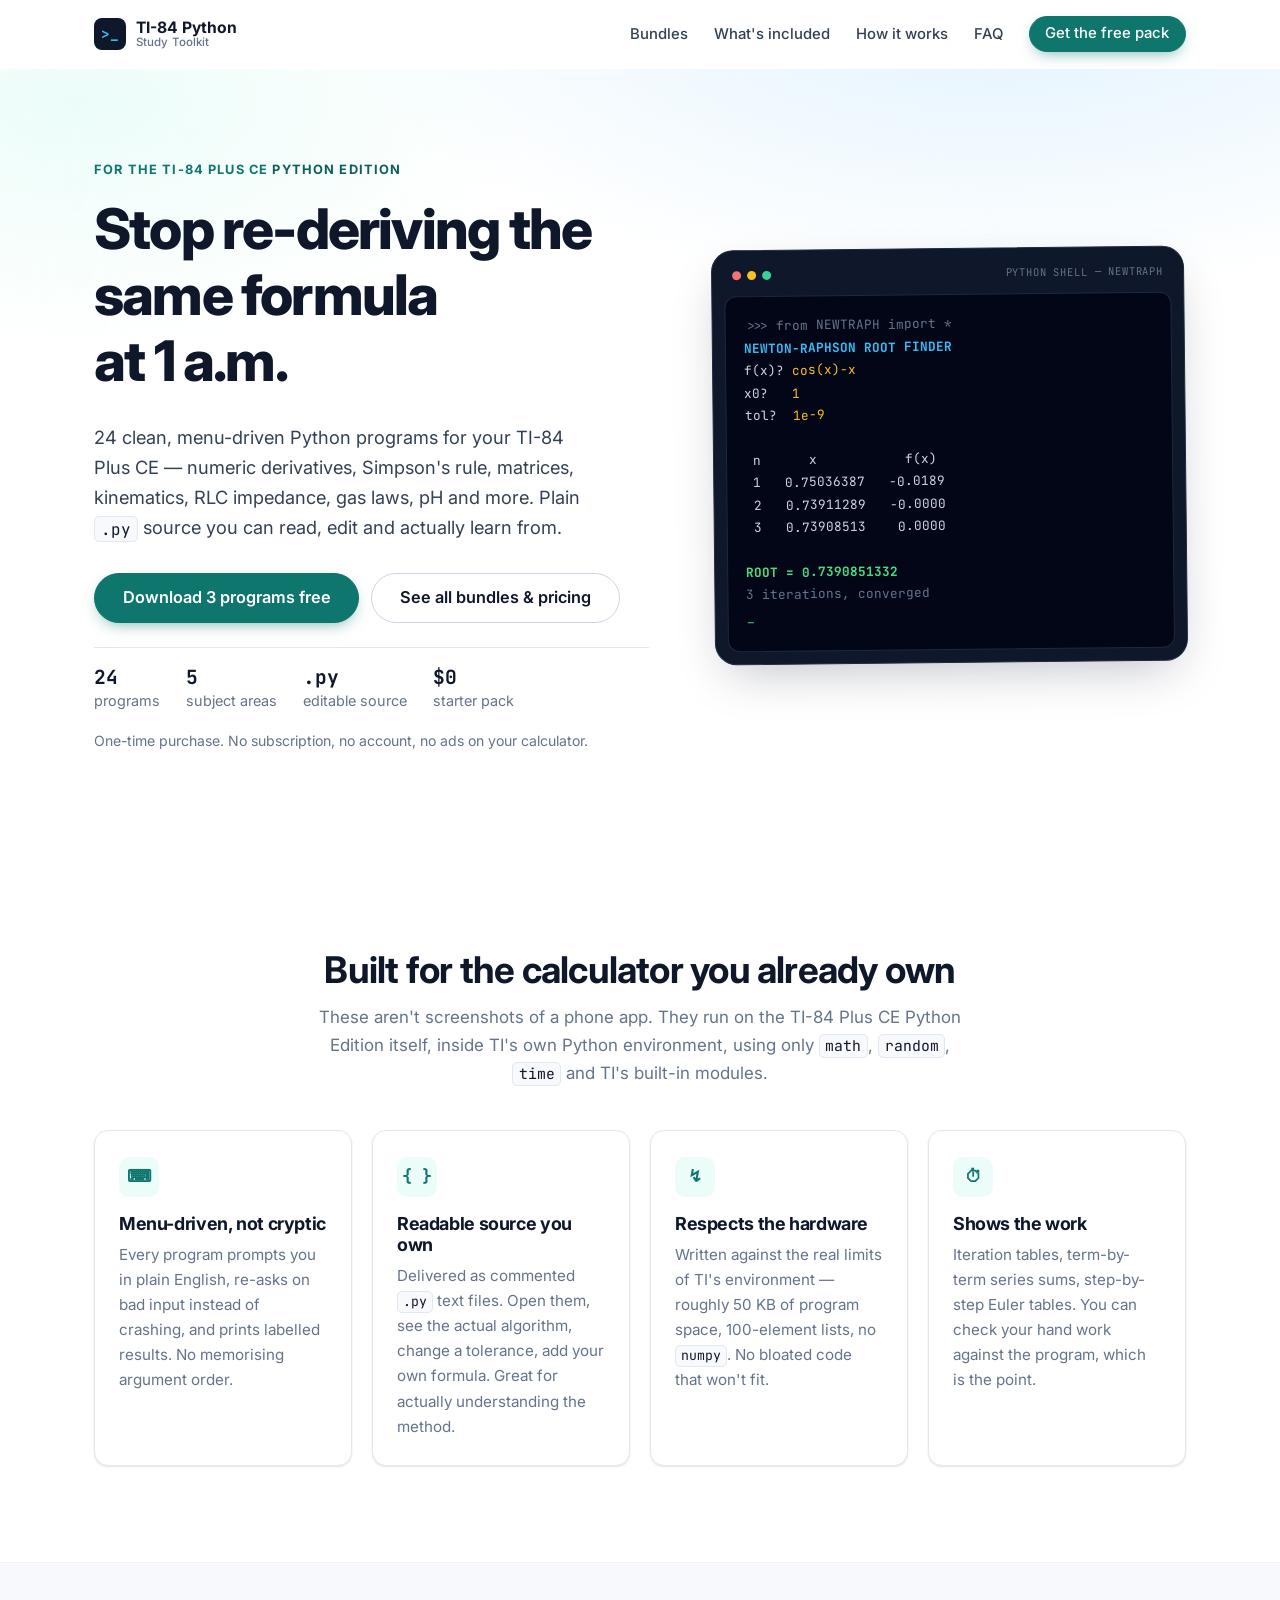
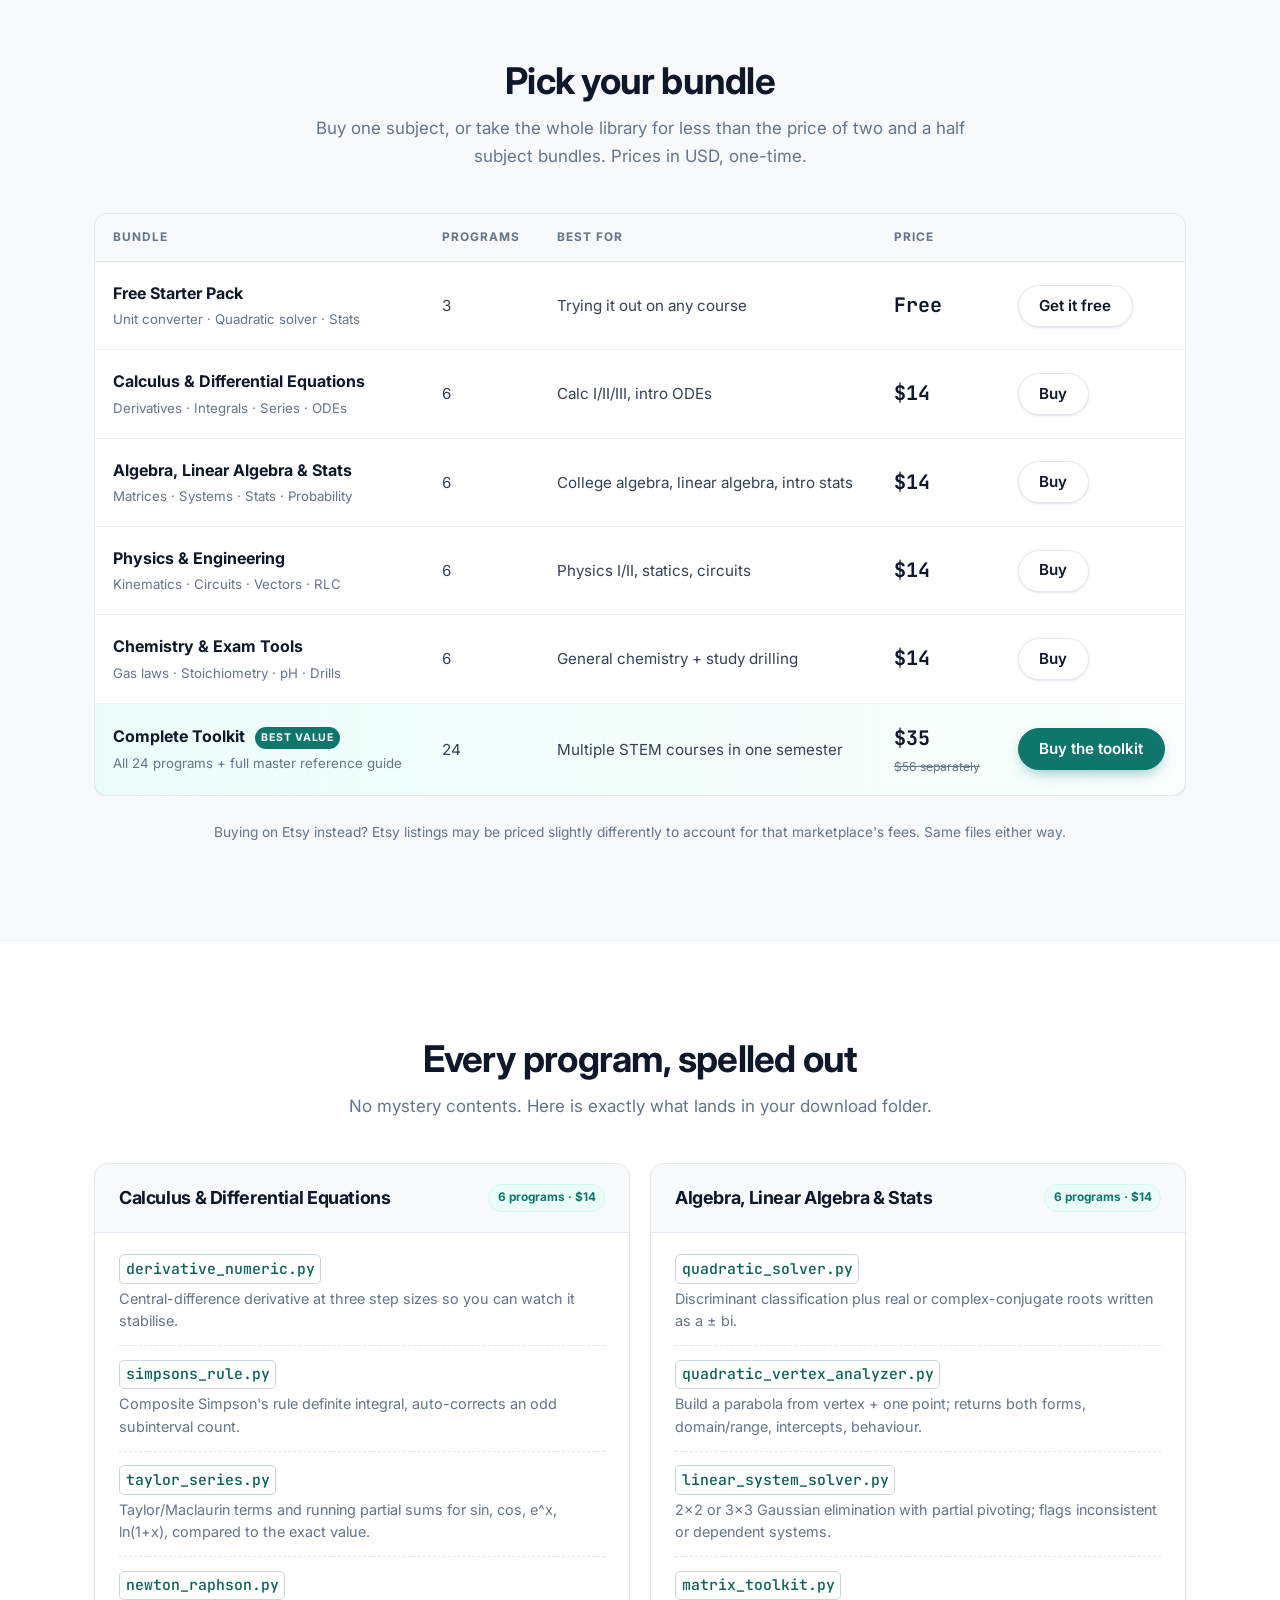
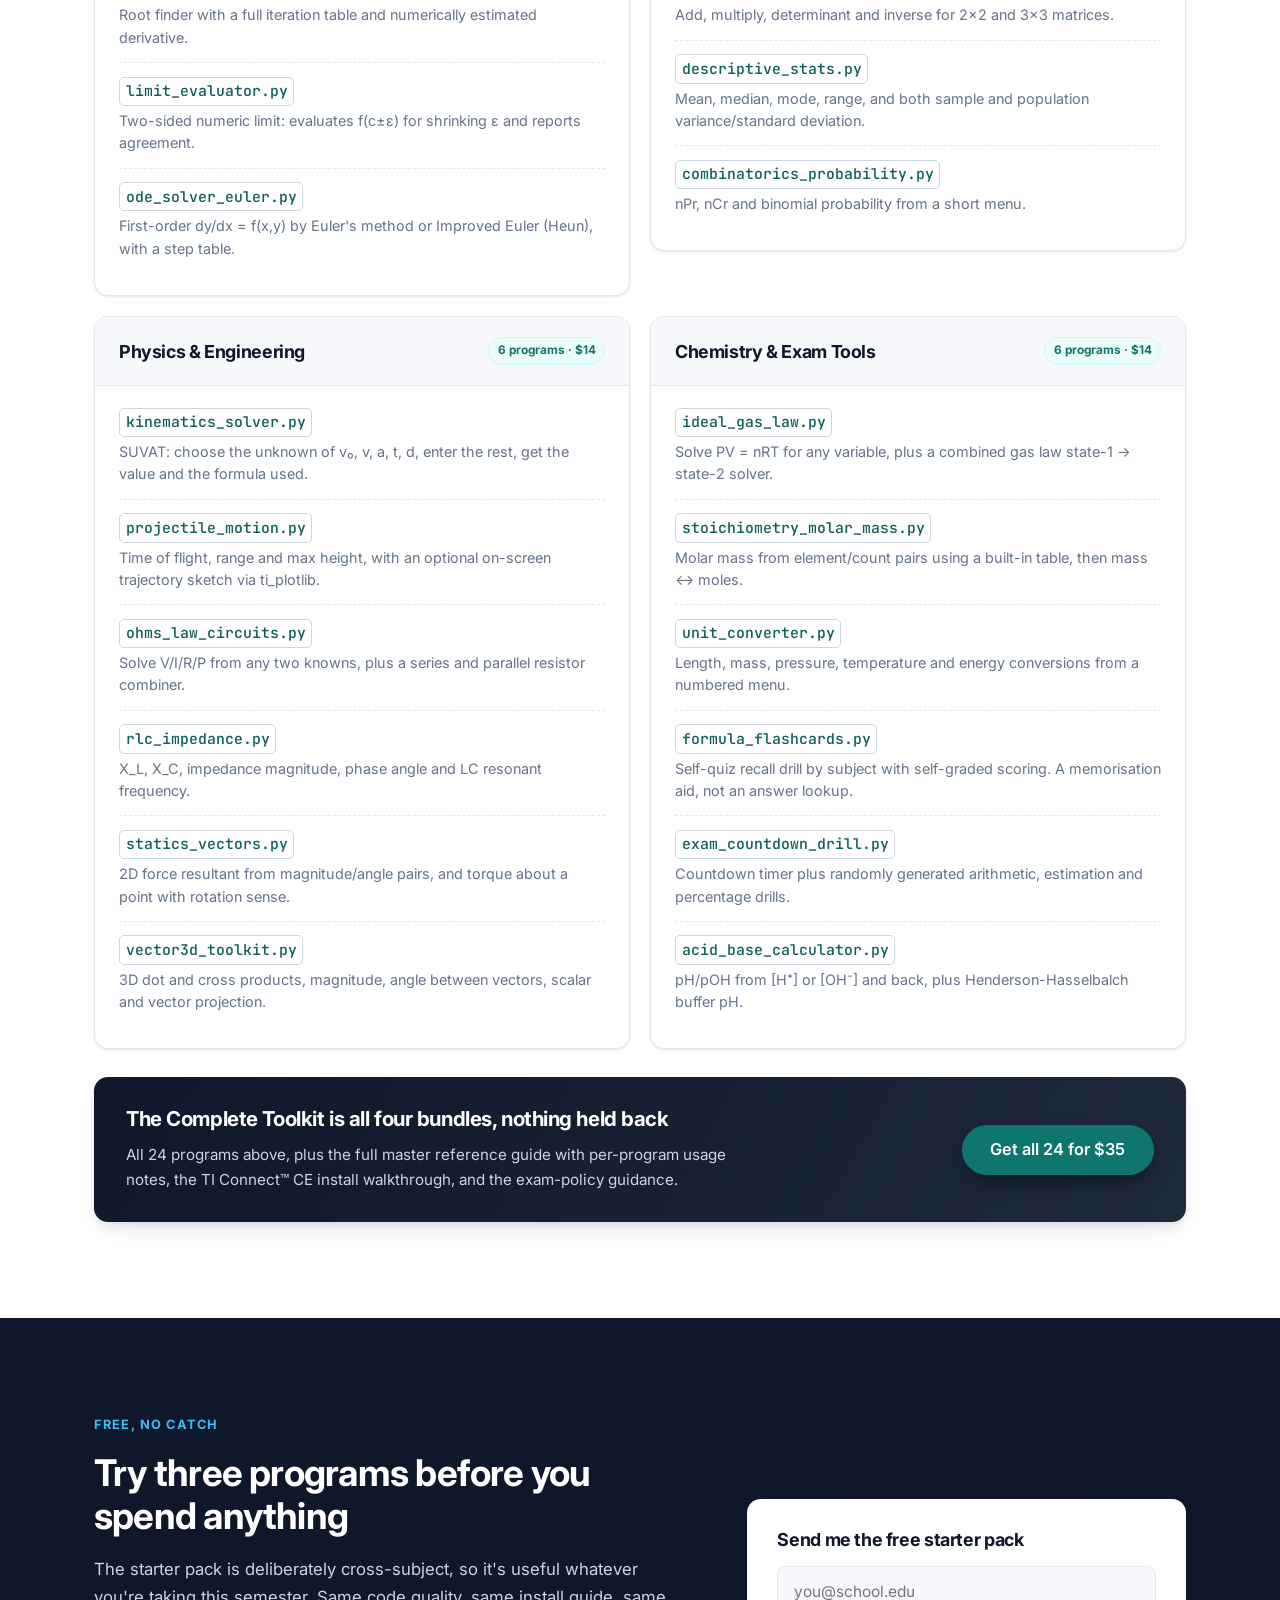
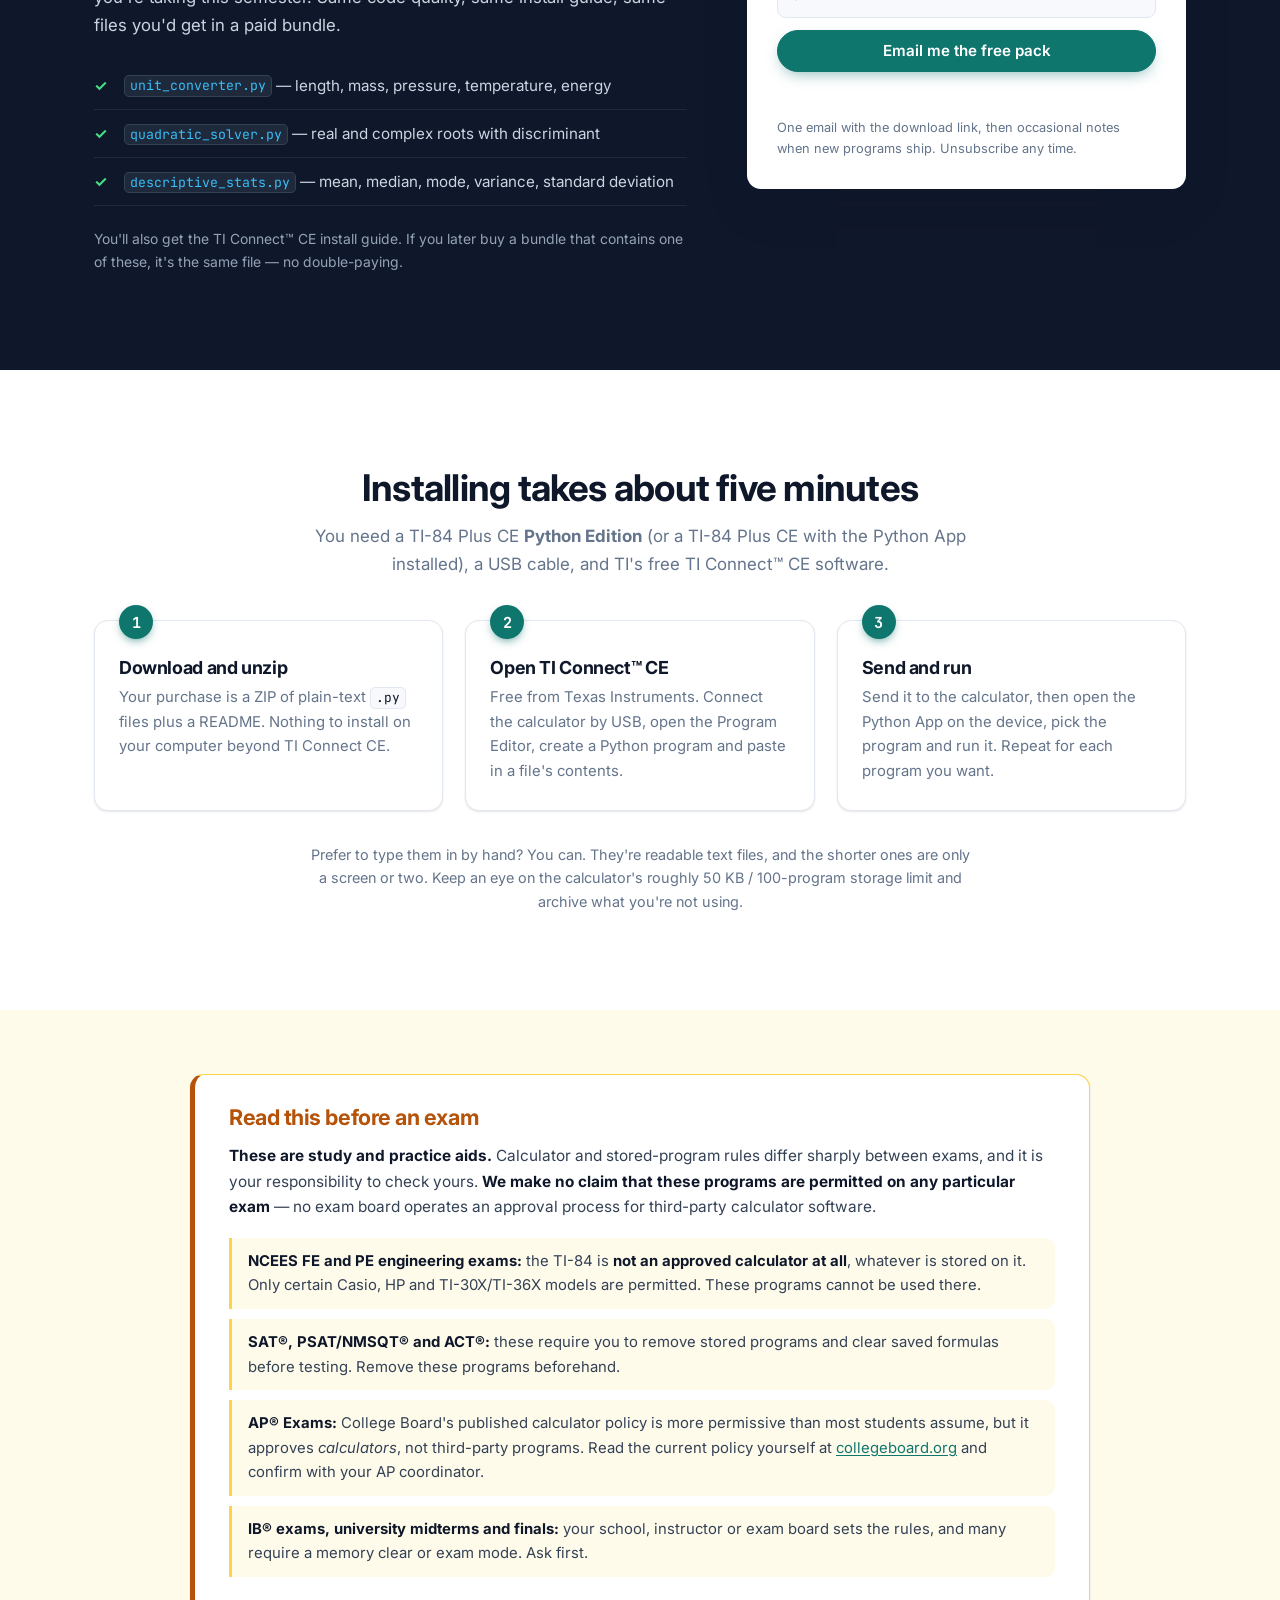
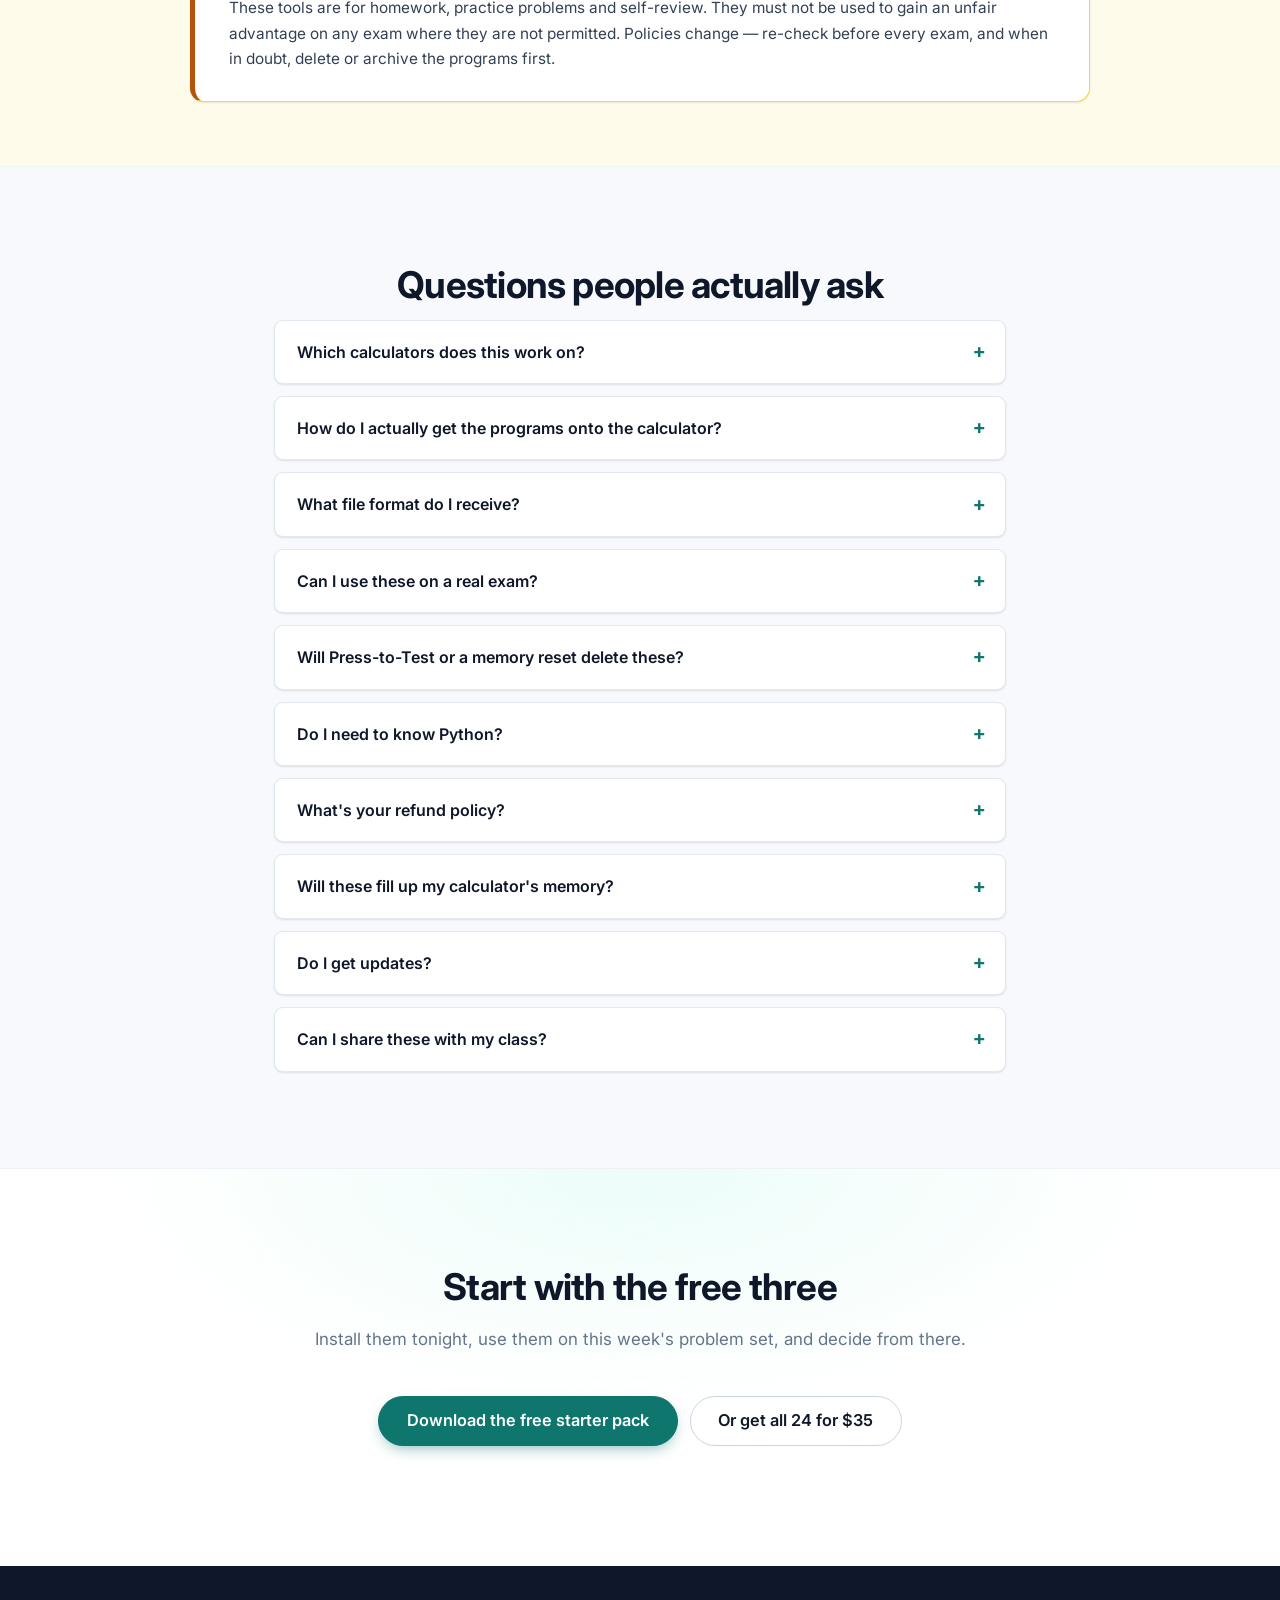
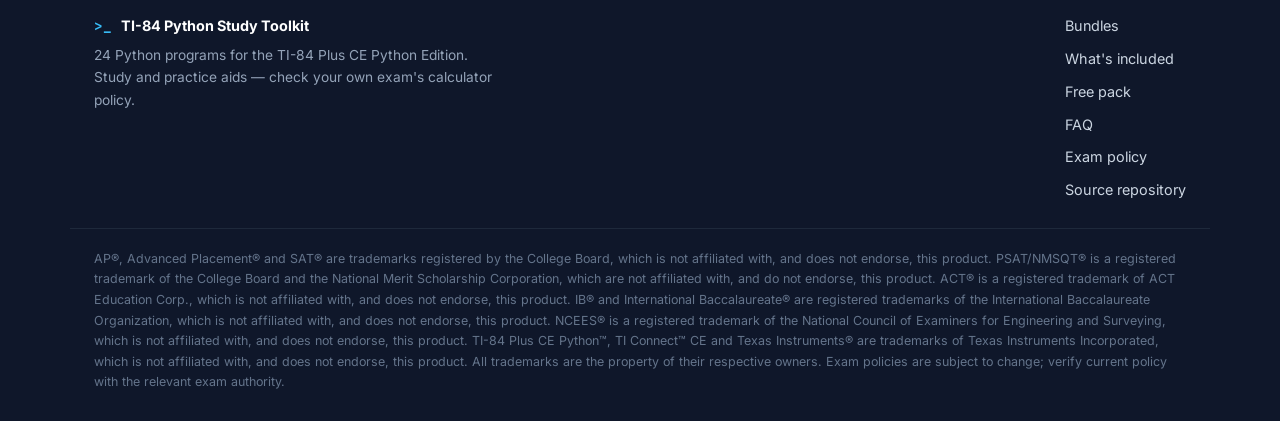
==== storefront/index.html @ b9f13b8f "Add storefront: landing page, launch plan, and go-to-market docs Adds a self-contained static sales " ====
<!DOCTYPE html>
<html lang="en">
<head>
<meta charset="utf-8">
<meta name="viewport" content="width=device-width, initial-scale=1">

<!--
     TI-84 Plus CE Python Study Toolkit - static sales page.
     No build step. Just index.html + styles.css + main.js.

     BEFORE YOU PUBLISH, DO THESE THREE THINGS:
       1. Replace every  href="#"  on a link with class "js-buy" with the real
          Gumroad or Etsy product URL. Each one is flagged with a "BUY LINK"
          comment on the line above it, so search this file for: BUY LINK
       2. Replace the form action in the "Free Starter Pack" section with your
          real Gumroad free-product URL or email provider form endpoint.
       3. Update the canonical URL and og:url below to your real domain.

     See DEPLOY.md for hosting and SETUP_CHECKLIST.md for store setup.
-->

<title>TI-84 Plus CE Python Programs — 24-Program Study Toolkit</title>
<meta name="description" content="24 ready-to-install Python programs for the TI-84 Plus CE Python Edition: calculus, algebra, stats, physics and chemistry. Free 3-program starter pack.">
<meta name="author" content="TI-84 Python Study Toolkit">
<link rel="canonical" href="https://condod.github.io/TI-84-Python-Test-Tools-and-Study/storefront/">

<meta property="og:type" content="website">
<meta property="og:title" content="TI-84 Plus CE Python Programs — 24-Program Study Toolkit">
<meta property="og:description" content="24 ready-to-install Python programs for the TI-84 Plus CE Python Edition. Free 3-program starter pack, $14 subject bundles, $35 complete toolkit.">
<meta property="og:url" content="https://condod.github.io/TI-84-Python-Test-Tools-and-Study/storefront/">
<meta name="twitter:card" content="summary_large_image">

<link rel="icon" href="data:image/svg+xml,<svg xmlns='http://www.w3.org/2000/svg' viewBox='0 0 32 32'><rect width='32' height='32' rx='7' fill='%230f172a'/><text x='16' y='23' font-size='19' font-family='monospace' fill='%2338bdf8' text-anchor='middle'>&gt;_</text></svg>">

<link rel="preconnect" href="https://fonts.googleapis.com">
<link rel="preconnect" href="https://fonts.gstatic.com" crossorigin>
<link href="https://fonts.googleapis.com/css2?family=Inter:wght@400;500;600;700;800&family=JetBrains+Mono:wght@400;500;700&display=swap" rel="stylesheet">
<link rel="stylesheet" href="styles.css">
</head>
<body>

<a class="skip-link" href="#main">Skip to content</a>

<header class="site-header" id="siteHeader">
  <div class="wrap header-inner">
    <a class="brand" href="#top">
      <span class="brand-mark" aria-hidden="true">&gt;_</span>
      <span class="brand-text">TI-84&nbsp;Python<span class="brand-sub">Study Toolkit</span></span>
    </a>

    <button class="nav-toggle" id="navToggle" aria-expanded="false" aria-controls="primaryNav" aria-label="Open menu">
      <span></span><span></span><span></span>
    </button>

    <nav class="primary-nav" id="primaryNav" aria-label="Primary">
      <a href="#bundles">Bundles</a>
      <a href="#included">What's included</a>
      <a href="#install">How it works</a>
      <a href="#faq">FAQ</a>
      <a class="btn btn-sm btn-primary" href="#free">Get the free pack</a>
    </nav>
  </div>
</header>

<main id="main">

  <!-- ================= HERO ================= -->
  <section class="hero" id="top">
    <div class="wrap hero-grid">
      <div class="hero-copy">
        <p class="eyebrow">For the TI-84 Plus CE <strong>Python Edition</strong></p>
        <h1>Stop re-deriving the same formula<br class="br-lg"> at 1&nbsp;a.m.</h1>
        <p class="lede">
          24 clean, menu-driven Python programs for your TI-84 Plus CE — numeric derivatives,
          Simpson's rule, matrices, kinematics, RLC impedance, gas laws, pH and more.
          Plain <code>.py</code> source you can read, edit and actually learn from.
        </p>

        <div class="hero-cta">
          <a class="btn btn-primary btn-lg" href="#free">Download 3 programs free</a>
          <a class="btn btn-ghost btn-lg" href="#bundles">See all bundles &amp; pricing</a>
        </div>

        <ul class="trust-row">
          <li><strong>24</strong> programs</li>
          <li><strong>5</strong> subject areas</li>
          <li><strong>.py</strong> editable source</li>
          <li><strong>$0</strong> starter pack</li>
        </ul>

        <p class="hero-note">
          One-time purchase. No subscription, no account, no ads on your calculator.
        </p>
      </div>

      <!-- Stylised mock of the on-calculator Python shell. Purely decorative. -->
      <div class="hero-demo" aria-hidden="true">
        <div class="calc-shell">
          <div class="calc-bar">
            <span class="calc-dot"></span><span class="calc-dot"></span><span class="calc-dot"></span>
            <span class="calc-title">PYTHON SHELL — NEWTRAPH</span>
          </div>
          <pre class="calc-screen"><span class="c-dim">&gt;&gt;&gt; from NEWTRAPH import *</span>
<span class="c-key">NEWTON-RAPHSON ROOT FINDER</span>
f(x)? <span class="c-in">cos(x)-x</span>
x0?   <span class="c-in">1</span>
tol?  <span class="c-in">1e-9</span>

 n      x           f(x)
 1   0.75036387   -0.0189
 2   0.73911289   -0.0000
 3   0.73908513    0.0000

<span class="c-ok">ROOT = 0.7390851332</span>
<span class="c-dim">3 iterations, converged</span>
<span class="c-cursor">_</span></pre>
        </div>
      </div>
    </div>
  </section>

  <!-- ================= VALUE PROPS ================= -->
  <section class="section" id="why">
    <div class="wrap">
      <h2 class="section-title">Built for the calculator you already own</h2>
      <p class="section-lede">
        These aren't screenshots of a phone app. They run on the TI-84 Plus CE Python Edition
        itself, inside TI's own Python environment, using only <code>math</code>, <code>random</code>,
        <code>time</code> and TI's built-in modules.
      </p>

      <div class="cards cards-4">
        <article class="card">
          <div class="card-icon" aria-hidden="true">⌨</div>
          <h3>Menu-driven, not cryptic</h3>
          <p>Every program prompts you in plain English, re-asks on bad input instead of crashing, and prints labelled results. No memorising argument order.</p>
        </article>
        <article class="card">
          <div class="card-icon" aria-hidden="true">{ }</div>
          <h3>Readable source you own</h3>
          <p>Delivered as commented <code>.py</code> text files. Open them, see the actual algorithm, change a tolerance, add your own formula. Great for actually understanding the method.</p>
        </article>
        <article class="card">
          <div class="card-icon" aria-hidden="true">↯</div>
          <h3>Respects the hardware</h3>
          <p>Written against the real limits of TI's environment — roughly 50&nbsp;KB of program space, 100-element lists, no <code>numpy</code>. No bloated code that won't fit.</p>
        </article>
        <article class="card">
          <div class="card-icon" aria-hidden="true">⏱</div>
          <h3>Shows the work</h3>
          <p>Iteration tables, term-by-term series sums, step-by-step Euler tables. You can check your hand work against the program, which is the point.</p>
        </article>
      </div>
    </div>
  </section>

  <!-- ================= BUNDLES / PRICING ================= -->
  <section class="section section-alt" id="bundles">
    <div class="wrap">
      <h2 class="section-title">Pick your bundle</h2>
      <p class="section-lede">
        Buy one subject, or take the whole library for less than the price of two and a half
        subject bundles. Prices in USD, one-time.
      </p>

      <!-- Desktop comparison table -->
      <div class="table-scroll">
        <table class="pricing-table">
          <caption class="visually-hidden">Bundle comparison: contents, price and purchase links</caption>
          <thead>
            <tr>
              <th scope="col">Bundle</th>
              <th scope="col">Programs</th>
              <th scope="col">Best for</th>
              <th scope="col">Price</th>
              <th scope="col"><span class="visually-hidden">Buy</span></th>
            </tr>
          </thead>
          <tbody>
            <tr>
              <th scope="row"><span class="tbl-name">Free Starter Pack</span><span class="tbl-sub">Unit converter · Quadratic solver · Stats</span></th>
              <td>3</td>
              <td>Trying it out on any course</td>
              <td class="price-cell"><span class="price">Free</span></td>
              <!-- BUY LINK: this one should point at your Gumroad $0 / "pay what you want" product,
                   or leave it as #free to use the on-page email form below. -->
              <td><a class="btn btn-outline js-buy" href="#free">Get it free</a></td>
            </tr>
            <tr>
              <th scope="row"><span class="tbl-name">Calculus &amp; Differential Equations</span><span class="tbl-sub">Derivatives · Integrals · Series · ODEs</span></th>
              <td>6</td>
              <td>Calc I/II/III, intro ODEs</td>
              <td class="price-cell"><span class="price">$14</span></td>
              <!-- BUY LINK: paste your Gumroad product URL, e.g.
                   https://YOURNAME.gumroad.com/l/ti84-calculus
                   (or the Etsy listing URL if you sell it there instead) -->
              <td><a class="btn btn-outline js-buy" href="#">Buy</a></td>
            </tr>
            <tr>
              <th scope="row"><span class="tbl-name">Algebra, Linear Algebra &amp; Stats</span><span class="tbl-sub">Matrices · Systems · Stats · Probability</span></th>
              <td>6</td>
              <td>College algebra, linear algebra, intro stats</td>
              <td class="price-cell"><span class="price">$14</span></td>
              <!-- BUY LINK: https://YOURNAME.gumroad.com/l/ti84-algebra-stats -->
              <td><a class="btn btn-outline js-buy" href="#">Buy</a></td>
            </tr>
            <tr>
              <th scope="row"><span class="tbl-name">Physics &amp; Engineering</span><span class="tbl-sub">Kinematics · Circuits · Vectors · RLC</span></th>
              <td>6</td>
              <td>Physics I/II, statics, circuits</td>
              <td class="price-cell"><span class="price">$14</span></td>
              <!-- BUY LINK: https://YOURNAME.gumroad.com/l/ti84-physics -->
              <td><a class="btn btn-outline js-buy" href="#">Buy</a></td>
            </tr>
            <tr>
              <th scope="row"><span class="tbl-name">Chemistry &amp; Exam Tools</span><span class="tbl-sub">Gas laws · Stoichiometry · pH · Drills</span></th>
              <td>6</td>
              <td>General chemistry + study drilling</td>
              <td class="price-cell"><span class="price">$14</span></td>
              <!-- BUY LINK: https://YOURNAME.gumroad.com/l/ti84-chemistry -->
              <td><a class="btn btn-outline js-buy" href="#">Buy</a></td>
            </tr>
            <tr class="row-featured">
              <th scope="row">
                <span class="tbl-name">Complete Toolkit <span class="tag tag-best">Best value</span></span>
                <span class="tbl-sub">All 24 programs + full master reference guide</span>
              </th>
              <td>24</td>
              <td>Multiple STEM courses in one semester</td>
              <td class="price-cell"><span class="price">$35</span><span class="price-was">$56 separately</span></td>
              <!-- BUY LINK: https://YOURNAME.gumroad.com/l/ti84-complete -->
              <td><a class="btn btn-primary js-buy" href="#">Buy the toolkit</a></td>
            </tr>
          </tbody>
        </table>
      </div>

      <!-- Mobile card view of the same data -->
      <div class="price-cards">
        <article class="price-card">
          <h3>Free Starter Pack</h3>
          <p class="pc-price">Free</p>
          <p class="pc-meta">3 programs · any course</p>
          <p class="pc-desc">Unit converter, quadratic solver, descriptive stats.</p>
          <!-- BUY LINK (mobile duplicate of the free pack link above) -->
          <a class="btn btn-outline btn-block js-buy" href="#free">Get it free</a>
        </article>
        <article class="price-card">
          <h3>Calculus &amp; Diff Eq</h3>
          <p class="pc-price">$14</p>
          <p class="pc-meta">6 programs · Calc I–III, ODEs</p>
          <p class="pc-desc">Derivatives, Simpson's rule, Taylor series, Newton-Raphson, limits, Euler ODEs.</p>
          <!-- BUY LINK: https://YOURNAME.gumroad.com/l/ti84-calculus -->
          <a class="btn btn-outline btn-block js-buy" href="#">Buy</a>
        </article>
        <article class="price-card">
          <h3>Algebra &amp; Stats</h3>
          <p class="pc-price">$14</p>
          <p class="pc-meta">6 programs · algebra, linear algebra, stats</p>
          <p class="pc-desc">Quadratics, vertex analysis, linear systems, matrices, stats, combinatorics.</p>
          <!-- BUY LINK: https://YOURNAME.gumroad.com/l/ti84-algebra-stats -->
          <a class="btn btn-outline btn-block js-buy" href="#">Buy</a>
        </article>
        <article class="price-card">
          <h3>Physics &amp; Engineering</h3>
          <p class="pc-price">$14</p>
          <p class="pc-meta">6 programs · physics, statics, circuits</p>
          <p class="pc-desc">SUVAT, projectile motion, Ohm's law, RLC impedance, 2D statics, 3D vectors.</p>
          <!-- BUY LINK: https://YOURNAME.gumroad.com/l/ti84-physics -->
          <a class="btn btn-outline btn-block js-buy" href="#">Buy</a>
        </article>
        <article class="price-card">
          <h3>Chemistry &amp; Exam Tools</h3>
          <p class="pc-price">$14</p>
          <p class="pc-meta">6 programs · gen chem + study drills</p>
          <p class="pc-desc">Gas laws, molar mass, unit converter, formula flashcards, timer, pH/buffers.</p>
          <!-- BUY LINK: https://YOURNAME.gumroad.com/l/ti84-chemistry -->
          <a class="btn btn-outline btn-block js-buy" href="#">Buy</a>
        </article>
        <article class="price-card pc-featured">
          <h3>Complete Toolkit <span class="tag tag-best">Best value</span></h3>
          <p class="pc-price">$35 <span class="pc-was">$56 separately</span></p>
          <p class="pc-meta">All 24 programs · every subject</p>
          <p class="pc-desc">The entire library plus the full master reference guide for every program.</p>
          <!-- BUY LINK: https://YOURNAME.gumroad.com/l/ti84-complete -->
          <a class="btn btn-primary btn-block js-buy" href="#">Buy the toolkit</a>
        </article>
      </div>

      <p class="fineprint">
        Buying on Etsy instead? Etsy listings may be priced slightly differently to account for
        that marketplace's fees. Same files either way.
      </p>
    </div>
  </section>

  <!-- ================= WHAT'S INCLUDED ================= -->
  <section class="section" id="included">
    <div class="wrap">
      <h2 class="section-title">Every program, spelled out</h2>
      <p class="section-lede">
        No mystery contents. Here is exactly what lands in your download folder.
      </p>

      <div class="cards cards-2 include-grid">

        <article class="card include-card">
          <header class="include-head">
            <h3>Calculus &amp; Differential Equations</h3>
            <span class="pill">6 programs · $14</span>
          </header>
          <ul class="prog-list">
            <li><code>derivative_numeric.py</code><span>Central-difference derivative at three step sizes so you can watch it stabilise.</span></li>
            <li><code>simpsons_rule.py</code><span>Composite Simpson's rule definite integral, auto-corrects an odd subinterval count.</span></li>
            <li><code>taylor_series.py</code><span>Taylor/Maclaurin terms and running partial sums for sin, cos, e^x, ln(1+x), compared to the exact value.</span></li>
            <li><code>newton_raphson.py</code><span>Root finder with a full iteration table and numerically estimated derivative.</span></li>
            <li><code>limit_evaluator.py</code><span>Two-sided numeric limit: evaluates f(c±ε) for shrinking ε and reports agreement.</span></li>
            <li><code>ode_solver_euler.py</code><span>First-order dy/dx = f(x,y) by Euler's method or Improved Euler (Heun), with a step table.</span></li>
          </ul>
        </article>

        <article class="card include-card">
          <header class="include-head">
            <h3>Algebra, Linear Algebra &amp; Stats</h3>
            <span class="pill">6 programs · $14</span>
          </header>
          <ul class="prog-list">
            <li><code>quadratic_solver.py</code><span>Discriminant classification plus real or complex-conjugate roots written as a ± bi.</span></li>
            <li><code>quadratic_vertex_analyzer.py</code><span>Build a parabola from vertex + one point; returns both forms, domain/range, intercepts, behaviour.</span></li>
            <li><code>linear_system_solver.py</code><span>2×2 or 3×3 Gaussian elimination with partial pivoting; flags inconsistent or dependent systems.</span></li>
            <li><code>matrix_toolkit.py</code><span>Add, multiply, determinant and inverse for 2×2 and 3×3 matrices.</span></li>
            <li><code>descriptive_stats.py</code><span>Mean, median, mode, range, and both sample and population variance/standard deviation.</span></li>
            <li><code>combinatorics_probability.py</code><span>nPr, nCr and binomial probability from a short menu.</span></li>
          </ul>
        </article>

        <article class="card include-card">
          <header class="include-head">
            <h3>Physics &amp; Engineering</h3>
            <span class="pill">6 programs · $14</span>
          </header>
          <ul class="prog-list">
            <li><code>kinematics_solver.py</code><span>SUVAT: choose the unknown of v₀, v, a, t, d, enter the rest, get the value and the formula used.</span></li>
            <li><code>projectile_motion.py</code><span>Time of flight, range and max height, with an optional on-screen trajectory sketch via ti_plotlib.</span></li>
            <li><code>ohms_law_circuits.py</code><span>Solve V/I/R/P from any two knowns, plus a series and parallel resistor combiner.</span></li>
            <li><code>rlc_impedance.py</code><span>X_L, X_C, impedance magnitude, phase angle and LC resonant frequency.</span></li>
            <li><code>statics_vectors.py</code><span>2D force resultant from magnitude/angle pairs, and torque about a point with rotation sense.</span></li>
            <li><code>vector3d_toolkit.py</code><span>3D dot and cross products, magnitude, angle between vectors, scalar and vector projection.</span></li>
          </ul>
        </article>

        <article class="card include-card">
          <header class="include-head">
            <h3>Chemistry &amp; Exam Tools</h3>
            <span class="pill">6 programs · $14</span>
          </header>
          <ul class="prog-list">
            <li><code>ideal_gas_law.py</code><span>Solve PV = nRT for any variable, plus a combined gas law state-1 → state-2 solver.</span></li>
            <li><code>stoichiometry_molar_mass.py</code><span>Molar mass from element/count pairs using a built-in table, then mass ↔ moles.</span></li>
            <li><code>unit_converter.py</code><span>Length, mass, pressure, temperature and energy conversions from a numbered menu.</span></li>
            <li><code>formula_flashcards.py</code><span>Self-quiz recall drill by subject with self-graded scoring. A memorisation aid, not an answer lookup.</span></li>
            <li><code>exam_countdown_drill.py</code><span>Countdown timer plus randomly generated arithmetic, estimation and percentage drills.</span></li>
            <li><code>acid_base_calculator.py</code><span>pH/pOH from [H⁺] or [OH⁻] and back, plus Henderson-Hasselbalch buffer pH.</span></li>
          </ul>
        </article>

      </div>

      <div class="complete-callout">
        <div>
          <h3>The Complete Toolkit is all four bundles, nothing held back</h3>
          <p>
            All 24 programs above, plus the full master reference guide with per-program usage
            notes, the TI Connect™ CE install walkthrough, and the exam-policy guidance.
          </p>
        </div>
        <!-- BUY LINK: https://YOURNAME.gumroad.com/l/ti84-complete -->
        <a class="btn btn-primary btn-lg js-buy" href="#">Get all 24 for $35</a>
      </div>
    </div>
  </section>

  <!-- ================= FREE STARTER PACK ================= -->
  <section class="section section-dark" id="free">
    <div class="wrap free-grid">
      <div>
        <p class="eyebrow eyebrow-light">Free, no catch</p>
        <h2>Try three programs before you spend anything</h2>
        <p class="free-lede">
          The starter pack is deliberately cross-subject, so it's useful whatever you're taking
          this semester. Same code quality, same install guide, same files you'd get in a paid bundle.
        </p>
        <ul class="free-list">
          <li><code>unit_converter.py</code> — length, mass, pressure, temperature, energy</li>
          <li><code>quadratic_solver.py</code> — real and complex roots with discriminant</li>
          <li><code>descriptive_stats.py</code> — mean, median, mode, variance, standard deviation</li>
        </ul>
        <p class="free-note">
          You'll also get the TI Connect™ CE install guide. If you later buy a bundle that
          contains one of these, it's the same file — no double-paying.
        </p>
      </div>

      <div class="free-form-card">
        <h3>Send me the free starter pack</h3>
        <!--
          WIRE THIS UP ONE OF TWO WAYS:
          (A) Simplest — delete the <form> and replace it with a button linking to a Gumroad
              $0 / "pay what you want" product. Gumroad collects the email at checkout and
              you can trigger a Gumroad Workflow follow-up email. See SETUP_CHECKLIST.md.
          (B) Email provider — set action="" to your MailerLite / Kit / Buttondown embedded
              form endpoint and set method="post". Keep the name="email" input.
          The form below is inert until you do one of these; main.js intercepts submission
          and shows a "not wired up yet" message rather than silently failing.
        -->
        <form class="signup-form" id="signupForm" action="#" method="post" novalidate>
          <label class="visually-hidden" for="email">Email address</label>
          <input type="email" id="email" name="email" placeholder="you@school.edu" autocomplete="email" required>
          <button class="btn btn-primary btn-block" type="submit">Email me the free pack</button>
          <p class="form-status" id="formStatus" role="status" aria-live="polite"></p>
        </form>
        <p class="form-fineprint">
          One email with the download link, then occasional notes when new programs ship.
          Unsubscribe any time.
        </p>
      </div>
    </div>
  </section>

  <!-- ================= HOW IT WORKS ================= -->
  <section class="section" id="install">
    <div class="wrap">
      <h2 class="section-title">Installing takes about five minutes</h2>
      <p class="section-lede">
        You need a TI-84 Plus CE <strong>Python Edition</strong> (or a TI-84 Plus CE with the
        Python App installed), a USB cable, and TI's free TI Connect™ CE software.
      </p>

      <ol class="steps">
        <li>
          <span class="step-num">1</span>
          <h3>Download and unzip</h3>
          <p>Your purchase is a ZIP of plain-text <code>.py</code> files plus a README. Nothing to install on your computer beyond TI Connect CE.</p>
        </li>
        <li>
          <span class="step-num">2</span>
          <h3>Open TI Connect™ CE</h3>
          <p>Free from Texas Instruments. Connect the calculator by USB, open the Program Editor, create a Python program and paste in a file's contents.</p>
        </li>
        <li>
          <span class="step-num">3</span>
          <h3>Send and run</h3>
          <p>Send it to the calculator, then open the Python App on the device, pick the program and run it. Repeat for each program you want.</p>
        </li>
      </ol>

      <p class="install-note">
        Prefer to type them in by hand? You can. They're readable text files, and the shorter
        ones are only a screen or two. Keep an eye on the calculator's roughly 50&nbsp;KB /
        100-program storage limit and archive what you're not using.
      </p>
    </div>
  </section>

  <!-- ================= EXAM POLICY ================= -->
  <section class="section section-warn" id="policy">
    <div class="wrap">
      <div class="warn-box">
        <h2>Read this before an exam</h2>
        <p>
          <strong>These are study and practice aids.</strong> Calculator and stored-program rules
          differ sharply between exams, and it is your responsibility to check yours.
          <strong>We make no claim that these programs are permitted on any particular exam</strong>
          — no exam board operates an approval process for third-party calculator software.
        </p>
        <ul class="warn-list">
          <li>
            <strong>NCEES FE and PE engineering exams:</strong> the TI-84 is <strong>not an
            approved calculator at all</strong>, whatever is stored on it. Only certain Casio,
            HP and TI-30X/TI-36X models are permitted. These programs cannot be used there.
          </li>
          <li>
            <strong>SAT®, PSAT/NMSQT® and ACT®:</strong> these require you to remove stored
            programs and clear saved formulas before testing. Remove these programs beforehand.
          </li>
          <li>
            <strong>AP® Exams:</strong> College Board's published calculator policy is more
            permissive than most students assume, but it approves <em>calculators</em>, not
            third-party programs. Read the current policy yourself at
            <a href="https://apstudents.collegeboard.org/exam-policies-guidelines/calculator-policies">collegeboard.org</a>
            and confirm with your AP coordinator.
          </li>
          <li>
            <strong>IB® exams, university midterms and finals:</strong> your school, instructor
            or exam board sets the rules, and many require a memory clear or exam mode. Ask first.
          </li>
        </ul>
        <p>
          These tools are for homework, practice problems and self-review. They must not be used
          to gain an unfair advantage on any exam where they are not permitted. Policies change —
          re-check before every exam, and when in doubt, delete or archive the programs first.
        </p>
      </div>
    </div>
  </section>

  <!-- ================= FAQ ================= -->
  <section class="section section-alt" id="faq">
    <div class="wrap wrap-narrow">
      <h2 class="section-title">Questions people actually ask</h2>

      <div class="faq">
        <details>
          <summary>Which calculators does this work on?</summary>
          <div class="faq-body">
            <p>
              The TI-84 Plus CE <strong>Python Edition</strong>, and a TI-84 Plus CE that has TI's
              Python App installed. That's it.
            </p>
            <p>
              It does <strong>not</strong> work on the older monochrome TI-83 Plus or TI-84 Plus,
              the TI-84 Plus Silver Edition, the TI-Nspire family, or any Casio or HP calculator.
              Those either have no Python environment or a different one. If you're unsure, check
              the label on your calculator's faceplate for "Python" or look for a Python App icon
              on the home screen before buying.
            </p>
          </div>
        </details>

        <details>
          <summary>How do I actually get the programs onto the calculator?</summary>
          <div class="faq-body">
            <p>
              With TI Connect™ CE, Texas Instruments' free desktop software. Connect the
              calculator over USB, open the Program Editor, create a new Python program, paste in
              the contents of a <code>.py</code> file and send it to the device. Then run it from
              the calculator's Python App. A step-by-step guide is included in every download,
              free pack included.
            </p>
            <p>
              You can also just type the programs in on the calculator's own Python editor if you
              don't have a cable handy.
            </p>
          </div>
        </details>

        <details>
          <summary>What file format do I receive?</summary>
          <div class="faq-body">
            <p>
              A ZIP containing plain-text <code>.py</code> source files and a README. Plain text is
              deliberate: you can read the code, check the maths, edit constants and learn from it.
              TI Connect CE converts the text into the calculator's native Python program format
              when you send it across.
            </p>
          </div>
        </details>

        <details>
          <summary>Can I use these on a real exam?</summary>
          <div class="faq-body">
            <p>
              We can't answer that for you, and we don't claim these are approved for any exam —
              no exam board approves third-party calculator programs in the first place.
            </p>
            <p>
              What we can tell you is that the rules genuinely differ. The NCEES FE and PE exams
              don't permit a TI-84 at all. The SAT®, PSAT/NMSQT® and ACT® require stored programs
              and saved formulas to be removed. AP® Exams follow a different and more permissive
              published policy, but it concerns the calculator and its memory, not third-party
              software. Universities and individual instructors set their own rules entirely.
            </p>
            <p>
              <strong>Read your own exam's current policy and ask your instructor or exam
              administrator.</strong> See the section above for the specifics, and treat these as
              homework, practice and revision tools.
            </p>
          </div>
        </details>

        <details>
          <summary>Will Press-to-Test or a memory reset delete these?</summary>
          <div class="faq-body">
            <p>
              <strong>Almost certainly yes — back up before you enter exam mode.</strong> TI
              documents that Press-to-Test deletes variables in RAM and archived memory including
              AppVars, and Python programs on the CE Python are stored as Python AppVars. Unlike
              Apps and TI-BASIC programs, they are <strong>not</strong> restored when you leave
              exam mode. A full memory reset removes them too.
            </p>
            <p>
              This is easy to work around: copy your <code>.py</code> files back to your computer
              with TI Connect™ CE first, then re-send them after the exam. Your download stays in
              your account either way, so you can always re-install — but backing up saves you the
              trip. Being able to strip the calculator and restore it in two minutes is arguably a
              feature.
            </p>
          </div>
        </details>

        <details>
          <summary>Do I need to know Python?</summary>
          <div class="faq-body">
            <p>
              No. Every program runs from a numbered menu and asks for values in plain English.
              Knowing Python only helps if you want to modify something — and since you get the
              source, you can.
            </p>
          </div>
        </details>

        <details>
          <summary>What's your refund policy?</summary>
          <div class="faq-body">
            <p>
              Because these are instantly delivered digital files, all sales are final once
              downloaded — which is also the default position for digital downloads on Etsy, where
              non-downloaded digital items are the usual exception.
            </p>
            <p>
              That said: if a program is broken, doesn't do what this page says it does, or won't
              run on a genuine TI-84 Plus CE Python Edition, email me and I'll fix it or refund
              you. Try the free starter pack first to confirm the install process works with your
              setup before you buy.
            </p>
          </div>
        </details>

        <details>
          <summary>Will these fill up my calculator's memory?</summary>
          <div class="faq-body">
            <p>
              The whole library is small — these are short text programs, not apps or games. The
              device holds roughly 50&nbsp;KB of Python programs and up to 100 programs, and the
              programs are written with those limits in mind (list inputs are capped, no huge data
              structures). Most people install only the handful they need for the current course
              and archive the rest.
            </p>
          </div>
        </details>

        <details>
          <summary>Do I get updates?</summary>
          <div class="faq-body">
            <p>
              Yes. If a program is corrected or improved, buyers of the bundle it belongs to get
              the updated file at no extra cost through the same download link.
            </p>
          </div>
        </details>

        <details>
          <summary>Can I share these with my class?</summary>
          <div class="faq-body">
            <p>
              The free starter pack — please do, share it widely. The paid bundles are licensed for
              your personal use. If you're an instructor or a tutoring centre and want to use them
              with a group, get in touch and we'll sort out something sensible.
            </p>
          </div>
        </details>
      </div>
    </div>
  </section>

  <!-- ================= FINAL CTA ================= -->
  <section class="section final-cta">
    <div class="wrap wrap-narrow center">
      <h2>Start with the free three</h2>
      <p class="section-lede">
        Install them tonight, use them on this week's problem set, and decide from there.
      </p>
      <div class="hero-cta center-cta">
        <a class="btn btn-primary btn-lg" href="#free">Download the free starter pack</a>
        <!-- BUY LINK: https://YOURNAME.gumroad.com/l/ti84-complete -->
        <a class="btn btn-ghost btn-lg js-buy" href="#">Or get all 24 for $35</a>
      </div>
    </div>
  </section>

</main>

<footer class="site-footer">
  <div class="wrap footer-inner">
    <div>
      <p class="footer-brand"><span aria-hidden="true">&gt;_</span> TI-84 Python Study Toolkit</p>
      <p class="footer-small">
        24 Python programs for the TI-84 Plus CE Python Edition. Study and practice aids —
        check your own exam's calculator policy.
      </p>
    </div>
    <nav class="footer-nav" aria-label="Footer">
      <a href="#bundles">Bundles</a>
      <a href="#included">What's included</a>
      <a href="#free">Free pack</a>
      <a href="#faq">FAQ</a>
      <a href="#policy">Exam policy</a>
      <a href="https://github.com/condod/TI-84-Python-Test-Tools-and-Study">Source repository</a>
    </nav>
  </div>
  <div class="wrap footer-legal">
    <p>
      AP®, Advanced Placement® and SAT® are trademarks registered by the College Board, which is
      not affiliated with, and does not endorse, this product. PSAT/NMSQT® is a registered
      trademark of the College Board and the National Merit Scholarship Corporation, which are
      not affiliated with, and do not endorse, this product. ACT® is a registered trademark of
      ACT Education Corp., which is not affiliated with, and does not endorse, this product. IB®
      and International Baccalaureate® are registered trademarks of the International
      Baccalaureate Organization, which is not affiliated with, and does not endorse, this
      product. NCEES® is a registered trademark of the National Council of Examiners for
      Engineering and Surveying, which is not affiliated with, and does not endorse, this
      product. TI-84 Plus CE Python™, TI Connect™ CE and Texas Instruments® are trademarks of
      Texas Instruments Incorporated, which is not affiliated with, and does not endorse, this
      product. All trademarks are the property of their respective owners. Exam policies are
      subject to change; verify current policy with the relevant exam authority.
    </p>
  </div>
</footer>

<script src="main.js" defer></script>
</body>
</html>
---- storefront/styles.css ----
/* ==========================================================================
   TI-84 Plus CE Python Study Toolkit — landing page styles
   Single stylesheet, no preprocessor, no build step.
   Layout order: tokens, base, layout, components, sections, responsive.
   ========================================================================== */

/* ---------- design tokens ---------- */
:root {
  --ink:            #0f172a;
  --ink-soft:       #334155;
  --ink-mute:       #64748b;
  --line:           #e2e8f0;
  --line-soft:      #eef2f7;
  --bg:             #ffffff;
  --bg-alt:         #f7f9fc;
  --bg-dark:        #0f172a;
  --bg-dark-2:      #1e293b;

  --accent:         #0f766e;
  --accent-strong:  #0d5f59;
  --accent-soft:    #ecfdf9;
  --sky:            #38bdf8;
  --amber:          #b45309;
  --amber-soft:     #fffbeb;
  --amber-line:     #fcd34d;

  --radius:     14px;
  --radius-sm:  9px;
  --radius-lg:  22px;

  --shadow-sm: 0 1px 2px rgba(15, 23, 42, .06), 0 1px 3px rgba(15, 23, 42, .05);
  --shadow-md: 0 4px 6px -1px rgba(15, 23, 42, .07), 0 12px 24px -8px rgba(15, 23, 42, .12);
  --shadow-lg: 0 18px 50px -14px rgba(15, 23, 42, .28);

  --sans: 'Inter', -apple-system, BlinkMacSystemFont, 'Segoe UI', Roboto, Helvetica, Arial, sans-serif;
  --mono: 'JetBrains Mono', ui-monospace, SFMono-Regular, Menlo, Consolas, monospace;

  --measure: 1140px;
  --gutter: 24px;
}

/* ---------- base ---------- */
*, *::before, *::after { box-sizing: border-box; }

html {
  scroll-behavior: smooth;
  /* keep anchored sections clear of the sticky header */
  scroll-padding-top: 84px;
  -webkit-text-size-adjust: 100%;
}

body {
  margin: 0;
  font-family: var(--sans);
  font-size: 17px;
  line-height: 1.65;
  color: var(--ink-soft);
  background: var(--bg);
  -webkit-font-smoothing: antialiased;
  text-rendering: optimizeLegibility;
}

h1, h2, h3, h4 {
  color: var(--ink);
  font-weight: 700;
  line-height: 1.18;
  letter-spacing: -.021em;
  margin: 0 0 .5em;
}

h1 { font-size: clamp(2.1rem, 5.2vw, 3.5rem); font-weight: 800; letter-spacing: -.032em; }
h2 { font-size: clamp(1.6rem, 3.4vw, 2.3rem); }
h3 { font-size: 1.12rem; }

p { margin: 0 0 1em; }
p:last-child { margin-bottom: 0; }

a { color: var(--accent); text-decoration-thickness: 1px; text-underline-offset: 2px; }
a:hover { color: var(--accent-strong); }

code {
  font-family: var(--mono);
  font-size: .87em;
  background: var(--bg-alt);
  border: 1px solid var(--line);
  border-radius: 5px;
  padding: .1em .38em;
  color: var(--ink);
  white-space: nowrap;
}

ul { margin: 0 0 1em; padding-left: 1.15em; }

:focus-visible {
  outline: 3px solid var(--sky);
  outline-offset: 2px;
  border-radius: 4px;
}

.visually-hidden {
  position: absolute !important;
  width: 1px; height: 1px;
  padding: 0; margin: -1px;
  overflow: hidden; clip: rect(0 0 0 0); clip-path: inset(50%);
  white-space: nowrap; border: 0;
}

.skip-link {
  position: absolute;
  left: -9999px;
  top: 0;
  background: var(--ink);
  color: #fff;
  padding: 10px 16px;
  z-index: 100;
  border-radius: 0 0 var(--radius-sm) 0;
}
.skip-link:focus { left: 0; color: #fff; }

/* ---------- layout ---------- */
.wrap {
  width: 100%;
  max-width: var(--measure);
  margin-inline: auto;
  padding-inline: var(--gutter);
}
.wrap-narrow { max-width: 780px; }
.center { text-align: center; }

.section { padding: clamp(56px, 8vw, 96px) 0; }
.section-alt { background: var(--bg-alt); border-block: 1px solid var(--line-soft); }
.section-dark { background: var(--bg-dark); color: #cbd5e1; }
.section-dark h2, .section-dark h3 { color: #fff; }

.section-title { text-align: center; margin-bottom: .35em; }
.section-lede {
  text-align: center;
  max-width: 660px;
  margin: 0 auto 2.6rem;
  font-size: 1.06rem;
  color: var(--ink-mute);
}

/* ---------- buttons ---------- */
.btn {
  --btn-bg: transparent;
  --btn-fg: var(--ink);
  --btn-bd: var(--line);
  display: inline-flex;
  align-items: center;
  justify-content: center;
  gap: .5em;
  font: inherit;
  font-weight: 600;
  font-size: .95rem;
  line-height: 1.2;
  padding: .72em 1.35em;
  border-radius: 999px;
  border: 1px solid var(--btn-bd);
  background: var(--btn-bg);
  color: var(--btn-fg);
  text-decoration: none;
  cursor: pointer;
  white-space: nowrap;
  transition: transform .14s ease, box-shadow .18s ease, background-color .18s ease, border-color .18s ease, color .18s ease;
}
.btn:hover { transform: translateY(-1px); }
.btn:active { transform: translateY(0); }

.btn-primary {
  --btn-bg: var(--accent);
  --btn-fg: #fff;
  --btn-bd: var(--accent);
  box-shadow: 0 6px 16px -6px rgba(15, 118, 110, .6);
}
.btn-primary:hover { --btn-bg: var(--accent-strong); --btn-bd: var(--accent-strong); color: #fff; }

.btn-outline { --btn-bg: #fff; --btn-fg: var(--ink); --btn-bd: var(--line); box-shadow: var(--shadow-sm); }
.btn-outline:hover { --btn-bd: var(--accent); --btn-fg: var(--accent); }

.btn-ghost { --btn-bg: transparent; --btn-fg: var(--ink); --btn-bd: #cbd5e1; }
.btn-ghost:hover { --btn-bd: var(--ink); }
.section-dark .btn-ghost, .final-cta .btn-ghost { }

.btn-lg { font-size: 1.02rem; padding: .88em 1.7em; }
.btn-sm { font-size: .875rem; padding: .55em 1.05em; }
.btn-block { display: flex; width: 100%; }

/* ---------- header ---------- */
.site-header {
  position: sticky;
  top: 0;
  z-index: 50;
  background: rgba(255, 255, 255, .88);
  backdrop-filter: saturate(160%) blur(10px);
  border-bottom: 1px solid transparent;
  transition: border-color .2s ease, box-shadow .2s ease;
}
.site-header.is-stuck { border-bottom-color: var(--line); box-shadow: var(--shadow-sm); }

.header-inner {
  display: flex;
  align-items: center;
  justify-content: space-between;
  gap: 16px;
  min-height: 68px;
}

.brand {
  display: inline-flex;
  align-items: center;
  gap: 10px;
  text-decoration: none;
  color: var(--ink);
  font-weight: 700;
}
.brand-mark {
  font-family: var(--mono);
  font-weight: 700;
  background: var(--bg-dark);
  color: var(--sky);
  width: 32px; height: 32px;
  display: grid; place-items: center;
  border-radius: 8px;
  font-size: .9rem;
}
.brand-text { display: flex; flex-direction: column; line-height: 1.1; font-size: .98rem; }
.brand-sub { font-size: .72rem; font-weight: 500; color: var(--ink-mute); letter-spacing: .01em; }

.primary-nav { display: flex; align-items: center; gap: 26px; }
.primary-nav a {
  color: var(--ink-soft);
  text-decoration: none;
  font-size: .93rem;
  font-weight: 500;
}
.primary-nav a:hover { color: var(--ink); }
.primary-nav a.btn { color: #fff; }

.nav-toggle {
  display: none;
  flex-direction: column;
  justify-content: center;
  gap: 5px;
  width: 42px; height: 38px;
  padding: 0 9px;
  background: #fff;
  border: 1px solid var(--line);
  border-radius: var(--radius-sm);
  cursor: pointer;
}
.nav-toggle span {
  display: block;
  height: 2px;
  background: var(--ink);
  border-radius: 2px;
  transition: transform .2s ease, opacity .2s ease;
}
.nav-toggle[aria-expanded="true"] span:nth-child(1) { transform: translateY(7px) rotate(45deg); }
.nav-toggle[aria-expanded="true"] span:nth-child(2) { opacity: 0; }
.nav-toggle[aria-expanded="true"] span:nth-child(3) { transform: translateY(-7px) rotate(-45deg); }

/* ---------- hero ---------- */
.hero {
  padding: clamp(48px, 7vw, 92px) 0 clamp(56px, 8vw, 100px);
  background:
    radial-gradient(1100px 520px at 78% -12%, #e0f2fe 0%, rgba(224, 242, 254, 0) 62%),
    radial-gradient(760px 420px at 6% 4%, var(--accent-soft) 0%, rgba(236, 253, 249, 0) 60%),
    var(--bg);
}

.hero-grid {
  display: grid;
  grid-template-columns: minmax(0, 1.08fr) minmax(0, .92fr);
  gap: clamp(32px, 5vw, 64px);
  align-items: center;
}

/* min-width:0 stops the long headline forcing the grid column wider than its track */
.hero-copy { min-width: 0; }

.eyebrow {
  font-size: .8rem;
  font-weight: 700;
  letter-spacing: .09em;
  text-transform: uppercase;
  color: var(--accent);
  margin-bottom: 1rem;
}
.eyebrow strong { color: var(--accent-strong); }
.eyebrow-light { color: var(--sky); }

.lede { font-size: 1.14rem; max-width: 46ch; color: var(--ink-soft); }

.hero-cta { display: flex; flex-wrap: wrap; gap: 12px; margin: 1.9rem 0 1.5rem; }
.center-cta { justify-content: center; }

.trust-row {
  display: flex;
  flex-wrap: wrap;
  gap: 10px 26px;
  list-style: none;
  padding: 0;
  margin: 0 0 1rem;
  border-top: 1px solid var(--line);
  padding-top: 1.1rem;
  font-size: .9rem;
  color: var(--ink-mute);
}
.trust-row strong {
  display: block;
  font-family: var(--mono);
  font-size: 1.22rem;
  color: var(--ink);
  line-height: 1.2;
}

.hero-note { font-size: .88rem; color: var(--ink-mute); }

/* mock calculator shell */
.calc-shell {
  background: var(--bg-dark);
  border-radius: var(--radius-lg);
  padding: 12px;
  box-shadow: var(--shadow-lg);
  border: 1px solid #1e293b;
  transform: rotate(-.6deg);
}
.calc-bar {
  display: flex;
  align-items: center;
  gap: 6px;
  padding: 4px 8px 12px;
}
.calc-dot { width: 9px; height: 9px; border-radius: 50%; background: #475569; }
.calc-dot:first-child { background: #f87171; }
.calc-dot:nth-child(2) { background: #fbbf24; }
.calc-dot:nth-child(3) { background: #34d399; }
.calc-title {
  margin-left: auto;
  font-family: var(--mono);
  font-size: .66rem;
  letter-spacing: .08em;
  color: #64748b;
}
.calc-screen {
  margin: 0;
  background: #020617;
  border: 1px solid #1e293b;
  border-radius: 12px;
  padding: 18px 18px 22px;
  font-family: var(--mono);
  font-size: .8rem;
  line-height: 1.75;
  color: #cbd5e1;
  overflow-x: auto;
  white-space: pre;
}
.c-dim { color: #64748b; }
.c-key { color: var(--sky); font-weight: 700; }
.c-in  { color: #fbbf24; }
.c-ok  { color: #4ade80; font-weight: 700; }
.c-cursor { color: #4ade80; animation: blink 1.15s step-end infinite; }
@keyframes blink { 50% { opacity: 0; } }

/* ---------- cards ---------- */
.cards { display: grid; gap: 20px; }
.cards-4 { grid-template-columns: repeat(4, minmax(0, 1fr)); }
.cards-2 { grid-template-columns: repeat(2, minmax(0, 1fr)); }

.card {
  background: #fff;
  border: 1px solid var(--line);
  border-radius: var(--radius);
  padding: 26px 24px;
  box-shadow: var(--shadow-sm);
}
.card h3 { margin-bottom: .45em; }
.card p { font-size: .95rem; color: var(--ink-mute); margin: 0; }

.card-icon {
  width: 40px; height: 40px;
  display: grid; place-items: center;
  border-radius: 10px;
  background: var(--accent-soft);
  color: var(--accent);
  font-family: var(--mono);
  font-size: 1.05rem;
  font-weight: 700;
  margin-bottom: 16px;
}

/* ---------- pricing table ---------- */
.table-scroll { overflow-x: auto; -webkit-overflow-scrolling: touch; }

.pricing-table {
  width: 100%;
  border-collapse: separate;
  border-spacing: 0;
  background: #fff;
  border: 1px solid var(--line);
  border-radius: var(--radius);
  overflow: hidden;
  box-shadow: var(--shadow-sm);
  text-align: left;
  font-size: .95rem;
  min-width: 720px;
}
.pricing-table thead th {
  background: var(--bg-alt);
  font-size: .74rem;
  letter-spacing: .08em;
  text-transform: uppercase;
  color: var(--ink-mute);
  font-weight: 700;
  padding: 14px 18px;
  border-bottom: 1px solid var(--line);
}
.pricing-table tbody th,
.pricing-table tbody td {
  padding: 18px;
  border-bottom: 1px solid var(--line-soft);
  vertical-align: middle;
  font-weight: 400;
  color: var(--ink-soft);
}
.pricing-table tbody tr:last-child th,
.pricing-table tbody tr:last-child td { border-bottom: 0; }
.pricing-table tbody tr:hover { background: #fcfdff; }

.tbl-name { display: block; font-weight: 700; color: var(--ink); font-size: 1rem; }
.tbl-sub { display: block; font-size: .83rem; color: var(--ink-mute); margin-top: 3px; }

.price-cell { white-space: nowrap; }
.price { font-family: var(--mono); font-size: 1.25rem; font-weight: 700; color: var(--ink); }
.price-was {
  display: block;
  font-size: .76rem;
  color: var(--ink-mute);
  text-decoration: line-through;
  margin-top: 2px;
}

.row-featured { background: linear-gradient(90deg, var(--accent-soft), rgba(236, 253, 249, .25)); }
.row-featured:hover { background: linear-gradient(90deg, var(--accent-soft), rgba(236, 253, 249, .45)); }

.tag {
  display: inline-block;
  font-size: .66rem;
  font-weight: 700;
  letter-spacing: .07em;
  text-transform: uppercase;
  padding: .22em .6em;
  border-radius: 999px;
  vertical-align: middle;
  margin-left: 6px;
}
.tag-best { background: var(--accent); color: #fff; }

/* mobile price cards — hidden until the table stops fitting */
.price-cards { display: none; gap: 16px; }
.price-card {
  background: #fff;
  border: 1px solid var(--line);
  border-radius: var(--radius);
  padding: 22px;
  box-shadow: var(--shadow-sm);
}
.price-card.pc-featured { border-color: var(--accent); box-shadow: var(--shadow-md); }
.price-card h3 { margin-bottom: .3em; }
.pc-price { font-family: var(--mono); font-size: 1.7rem; font-weight: 700; color: var(--ink); margin: 0 0 .1em; }
.pc-was { font-size: .78rem; color: var(--ink-mute); text-decoration: line-through; font-family: var(--sans); }
.pc-meta { font-size: .82rem; color: var(--accent); font-weight: 600; margin: 0 0 .7em; }
.pc-desc { font-size: .92rem; color: var(--ink-mute); margin-bottom: 1.1em; }

.fineprint {
  text-align: center;
  font-size: .86rem;
  color: var(--ink-mute);
  margin-top: 1.6rem;
}

/* ---------- what's included ---------- */
.include-grid { align-items: start; }

.include-card { padding: 0; overflow: hidden; }
.include-head {
  display: flex;
  align-items: center;
  justify-content: space-between;
  gap: 12px;
  flex-wrap: wrap;
  padding: 20px 24px;
  background: var(--bg-alt);
  border-bottom: 1px solid var(--line);
}
.include-head h3 { margin: 0; }
.pill {
  font-size: .74rem;
  font-weight: 700;
  color: var(--accent);
  background: var(--accent-soft);
  border: 1px solid #ccfbf1;
  padding: .28em .7em;
  border-radius: 999px;
  white-space: nowrap;
}

.prog-list { list-style: none; margin: 0; padding: 8px 24px 22px; }
.prog-list li { padding: 13px 0; border-bottom: 1px dashed var(--line); }
.prog-list li:last-child { border-bottom: 0; }
.prog-list code {
  display: inline-block;
  margin-bottom: 4px;
  background: #fff;
  border-color: #cbd5e1;
  color: var(--accent-strong);
  font-weight: 500;
  white-space: normal;
  word-break: break-word;
}
.prog-list span { display: block; font-size: .9rem; color: var(--ink-mute); line-height: 1.55; }

.complete-callout {
  display: flex;
  align-items: center;
  justify-content: space-between;
  gap: 28px;
  flex-wrap: wrap;
  margin-top: 28px;
  padding: 30px 32px;
  border-radius: var(--radius);
  background: linear-gradient(120deg, var(--bg-dark), var(--bg-dark-2));
  box-shadow: var(--shadow-md);
}
.complete-callout h3 { color: #fff; font-size: 1.28rem; }
.complete-callout p { color: #cbd5e1; font-size: .95rem; max-width: 60ch; margin: 0; }
.complete-callout .btn-primary { box-shadow: 0 8px 22px -8px rgba(0, 0, 0, .7); }

/* ---------- free pack ---------- */
.free-grid {
  display: grid;
  grid-template-columns: minmax(0, 1.15fr) minmax(0, .85fr);
  gap: clamp(30px, 5vw, 60px);
  align-items: center;
}
.free-lede { font-size: 1.05rem; color: #cbd5e1; max-width: 52ch; }
.free-list { list-style: none; padding: 0; margin: 1.4rem 0; }
.free-list li {
  padding: 11px 0 11px 30px;
  position: relative;
  border-bottom: 1px solid #1e293b;
  font-size: .95rem;
  color: #cbd5e1;
}
.free-list li::before {
  content: "✓";
  position: absolute;
  left: 0;
  color: #4ade80;
  font-weight: 700;
}
.free-list code {
  background: #1e293b;
  border-color: #334155;
  color: var(--sky);
}
.free-note { font-size: .87rem; color: #94a3b8; }

.free-form-card {
  background: #fff;
  border-radius: var(--radius);
  padding: 30px;
  box-shadow: var(--shadow-lg);
}
.free-form-card h3 { color: var(--ink); margin-bottom: 1rem; }

.signup-form input[type="email"] {
  width: 100%;
  font: inherit;
  font-size: .97rem;
  padding: .78em 1em;
  border: 1px solid var(--line);
  border-radius: var(--radius-sm);
  margin-bottom: 12px;
  background: var(--bg-alt);
  color: var(--ink);
}
.signup-form input[type="email"]:focus {
  background: #fff;
  border-color: var(--accent);
  outline: none;
  box-shadow: 0 0 0 3px var(--accent-soft);
}
.form-status { font-size: .86rem; margin: .8rem 0 0; min-height: 1.2em; color: var(--ink-mute); }
.form-status.is-error { color: #b91c1c; }
.form-fineprint { font-size: .8rem; color: var(--ink-mute); margin: 1rem 0 0; }

/* ---------- steps ---------- */
.steps {
  list-style: none;
  padding: 0;
  margin: 0;
  display: grid;
  grid-template-columns: repeat(3, minmax(0, 1fr));
  gap: 22px;
  counter-reset: step;
}
.steps li {
  position: relative;
  background: #fff;
  border: 1px solid var(--line);
  border-radius: var(--radius);
  padding: 30px 24px 26px;
  box-shadow: var(--shadow-sm);
}
.step-num {
  position: absolute;
  top: -16px;
  left: 24px;
  width: 34px; height: 34px;
  display: grid; place-items: center;
  border-radius: 50%;
  background: var(--accent);
  color: #fff;
  font-family: var(--mono);
  font-weight: 700;
  font-size: .95rem;
  box-shadow: 0 4px 10px -3px rgba(15, 118, 110, .7);
}
.steps h3 { margin: 6px 0 .4em; }
.steps p { font-size: .93rem; color: var(--ink-mute); margin: 0; }

.install-note {
  text-align: center;
  font-size: .9rem;
  color: var(--ink-mute);
  max-width: 660px;
  margin: 2rem auto 0;
}

/* ---------- exam policy ---------- */
.section-warn { padding: clamp(40px, 6vw, 64px) 0; background: var(--amber-soft); }
.warn-box {
  border: 1px solid var(--amber-line);
  border-left: 5px solid var(--amber);
  background: #fff;
  border-radius: var(--radius);
  padding: 30px 34px;
  max-width: 900px;
  margin-inline: auto;
  box-shadow: var(--shadow-sm);
}
.warn-box h2 { font-size: 1.35rem; color: var(--amber); margin-bottom: .6em; }
.warn-box p { font-size: .96rem; }
.warn-box strong { color: var(--ink); }
.warn-list {
  list-style: none;
  margin: 1.1em 0;
  padding: 0;
  display: grid;
  gap: 10px;
}
.warn-list li {
  font-size: .93rem;
  padding: 11px 14px 11px 16px;
  background: var(--amber-soft);
  border-left: 3px solid var(--amber-line);
  border-radius: 0 var(--radius-sm) var(--radius-sm) 0;
}

/* ---------- faq ---------- */
.faq { display: grid; gap: 12px; }
.faq details {
  background: #fff;
  border: 1px solid var(--line);
  border-radius: var(--radius-sm);
  box-shadow: var(--shadow-sm);
  overflow: hidden;
}
.faq details[open] { border-color: #cbd5e1; }
.faq summary {
  cursor: pointer;
  list-style: none;
  padding: 18px 52px 18px 22px;
  font-weight: 600;
  color: var(--ink);
  position: relative;
  font-size: 1rem;
}
.faq summary::-webkit-details-marker { display: none; }
.faq summary::after {
  content: "+";
  position: absolute;
  right: 20px;
  top: 50%;
  transform: translateY(-50%);
  font-family: var(--mono);
  font-size: 1.3rem;
  color: var(--accent);
  line-height: 1;
  transition: transform .2s ease;
}
.faq details[open] summary::after { content: "−"; }
.faq summary:hover { background: var(--bg-alt); }
.faq-body {
  padding: 0 22px 20px;
  font-size: .95rem;
  color: var(--ink-mute);
  border-top: 1px solid var(--line-soft);
  padding-top: 16px;
}

/* ---------- final cta ---------- */
.final-cta {
  background:
    radial-gradient(760px 340px at 50% 0%, var(--accent-soft) 0%, rgba(236, 253, 249, 0) 70%),
    var(--bg);
}

/* ---------- footer ---------- */
.site-footer {
  background: var(--bg-dark);
  color: #94a3b8;
  padding: 48px 0 28px;
  font-size: .9rem;
}
.footer-inner {
  display: flex;
  justify-content: space-between;
  gap: 32px;
  flex-wrap: wrap;
  padding-bottom: 26px;
  border-bottom: 1px solid #1e293b;
}
.footer-brand {
  color: #fff;
  font-weight: 700;
  margin: 0 0 .4em;
}
.footer-brand span { font-family: var(--mono); color: var(--sky); margin-right: 6px; }
.footer-small { max-width: 46ch; font-size: .86rem; margin: 0; }
.footer-nav { display: flex; flex-direction: column; gap: 9px; }
.footer-nav a { color: #cbd5e1; text-decoration: none; font-size: .9rem; }
.footer-nav a:hover { color: #fff; text-decoration: underline; }
.footer-legal { padding-top: 20px; }
.footer-legal p { font-size: .78rem; color: #64748b; margin: 0; }

/* ---------- responsive ---------- */
@media (max-width: 1000px) {
  .cards-4 { grid-template-columns: repeat(2, minmax(0, 1fr)); }
}

@media (max-width: 900px) {
  .hero-grid { grid-template-columns: 1fr; }
  .hero-demo { order: -1; max-width: 520px; }
  .calc-shell { transform: none; }
  .free-grid { grid-template-columns: 1fr; }
  .steps { grid-template-columns: 1fr; gap: 30px; }
  .cards-2 { grid-template-columns: 1fr; }

  /* swap the wide comparison table for stacked cards */
  .table-scroll { display: none; }
  .price-cards { display: grid; }
}

@media (max-width: 760px) {
  .nav-toggle { display: flex; }
  .primary-nav {
    position: absolute;
    top: 100%;
    left: 0;
    right: 0;
    flex-direction: column;
    align-items: stretch;
    gap: 0;
    background: #fff;
    border-bottom: 1px solid var(--line);
    box-shadow: var(--shadow-md);
    padding: 8px 16px 18px;
    display: none;
  }
  .primary-nav.is-open { display: flex; }
  .primary-nav a {
    padding: 13px 6px;
    border-bottom: 1px solid var(--line-soft);
    font-size: 1rem;
  }
  .primary-nav a.btn {
    margin-top: 12px;
    border-bottom: 1px solid var(--accent);
    justify-content: center;
  }
  .complete-callout { padding: 26px 22px; }
  .warn-box { padding: 24px 22px; }
  .free-form-card { padding: 24px 20px; }
  .footer-inner { flex-direction: column; gap: 24px; }
  .footer-nav { flex-flow: row wrap; gap: 8px 20px; }
}

@media (max-width: 620px) {
  /* let the headline find its own wrap points once the column is narrow */
  .br-lg { display: none; }
}

@media (max-width: 520px) {
  body { font-size: 16px; }
  .cards-4 { grid-template-columns: 1fr; }
  .hero-cta .btn { width: 100%; }
  .trust-row { gap: 12px 20px; }
  .calc-screen { font-size: .68rem; padding: 14px; }
  .include-head { padding: 16px 18px; }
  .prog-list { padding-inline: 18px; }
}

@media (prefers-reduced-motion: reduce) {
  html { scroll-behavior: auto; }
  *, *::before, *::after {
    animation-duration: .01ms !important;
    animation-iteration-count: 1 !important;
    transition-duration: .01ms !important;
  }
}

@media print {
  .site-header, .nav-toggle, .hero-demo, .signup-form { display: none; }
  body { font-size: 12pt; color: #000; }
  .section { padding: 18px 0; }
  .table-scroll { display: block !important; }
  .price-cards { display: none !important; }
}
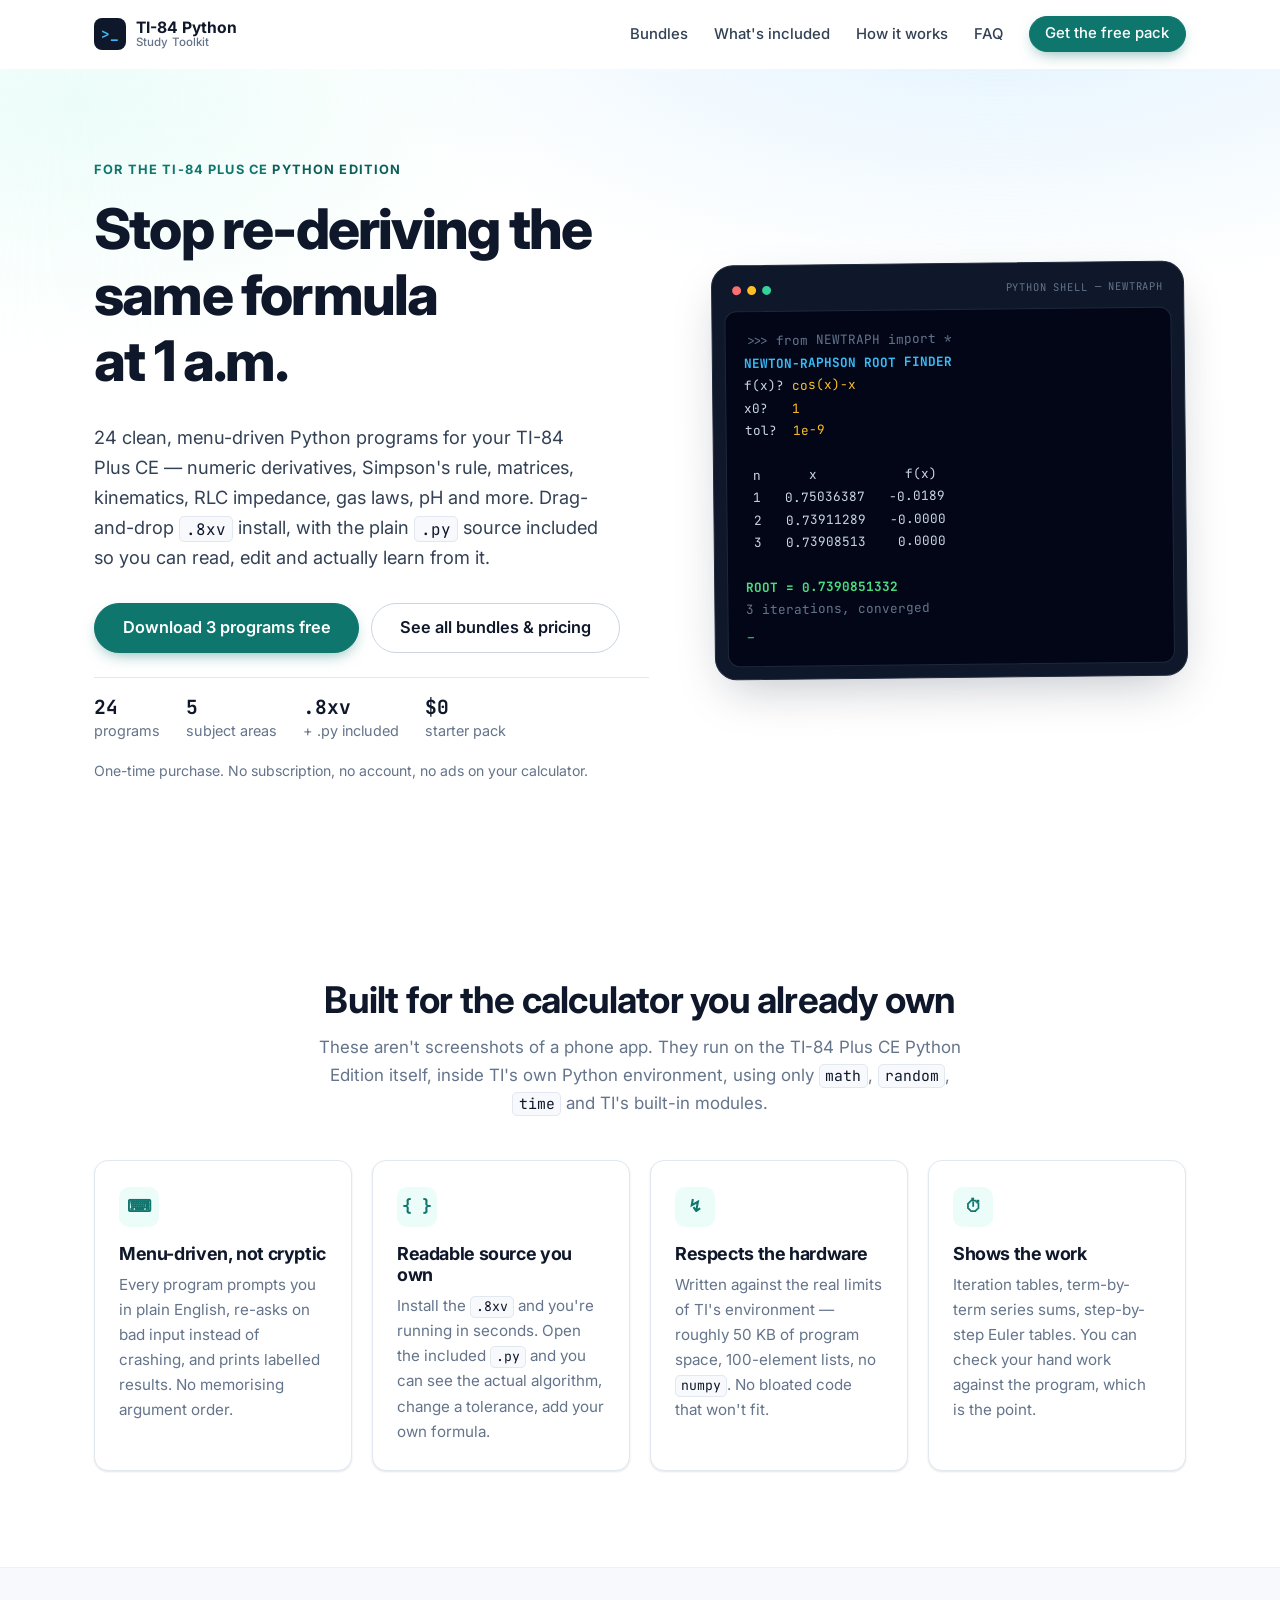
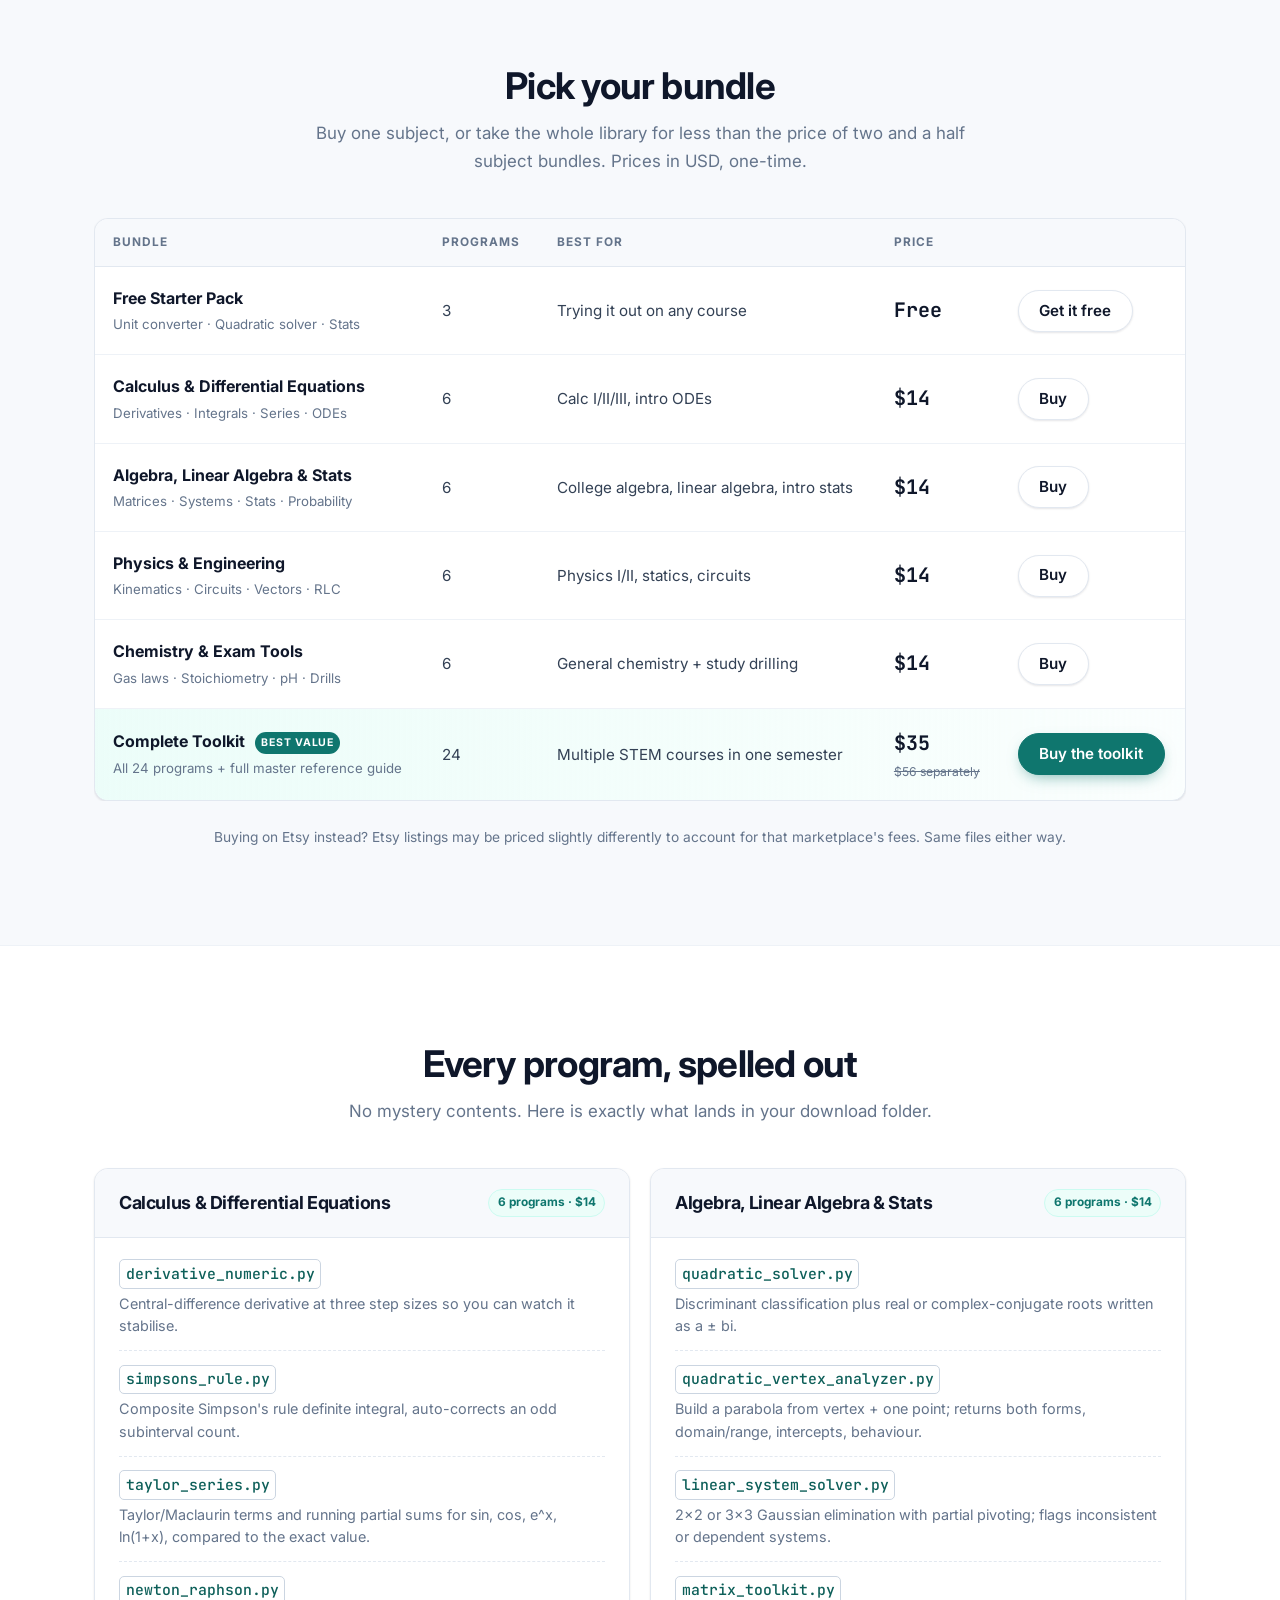
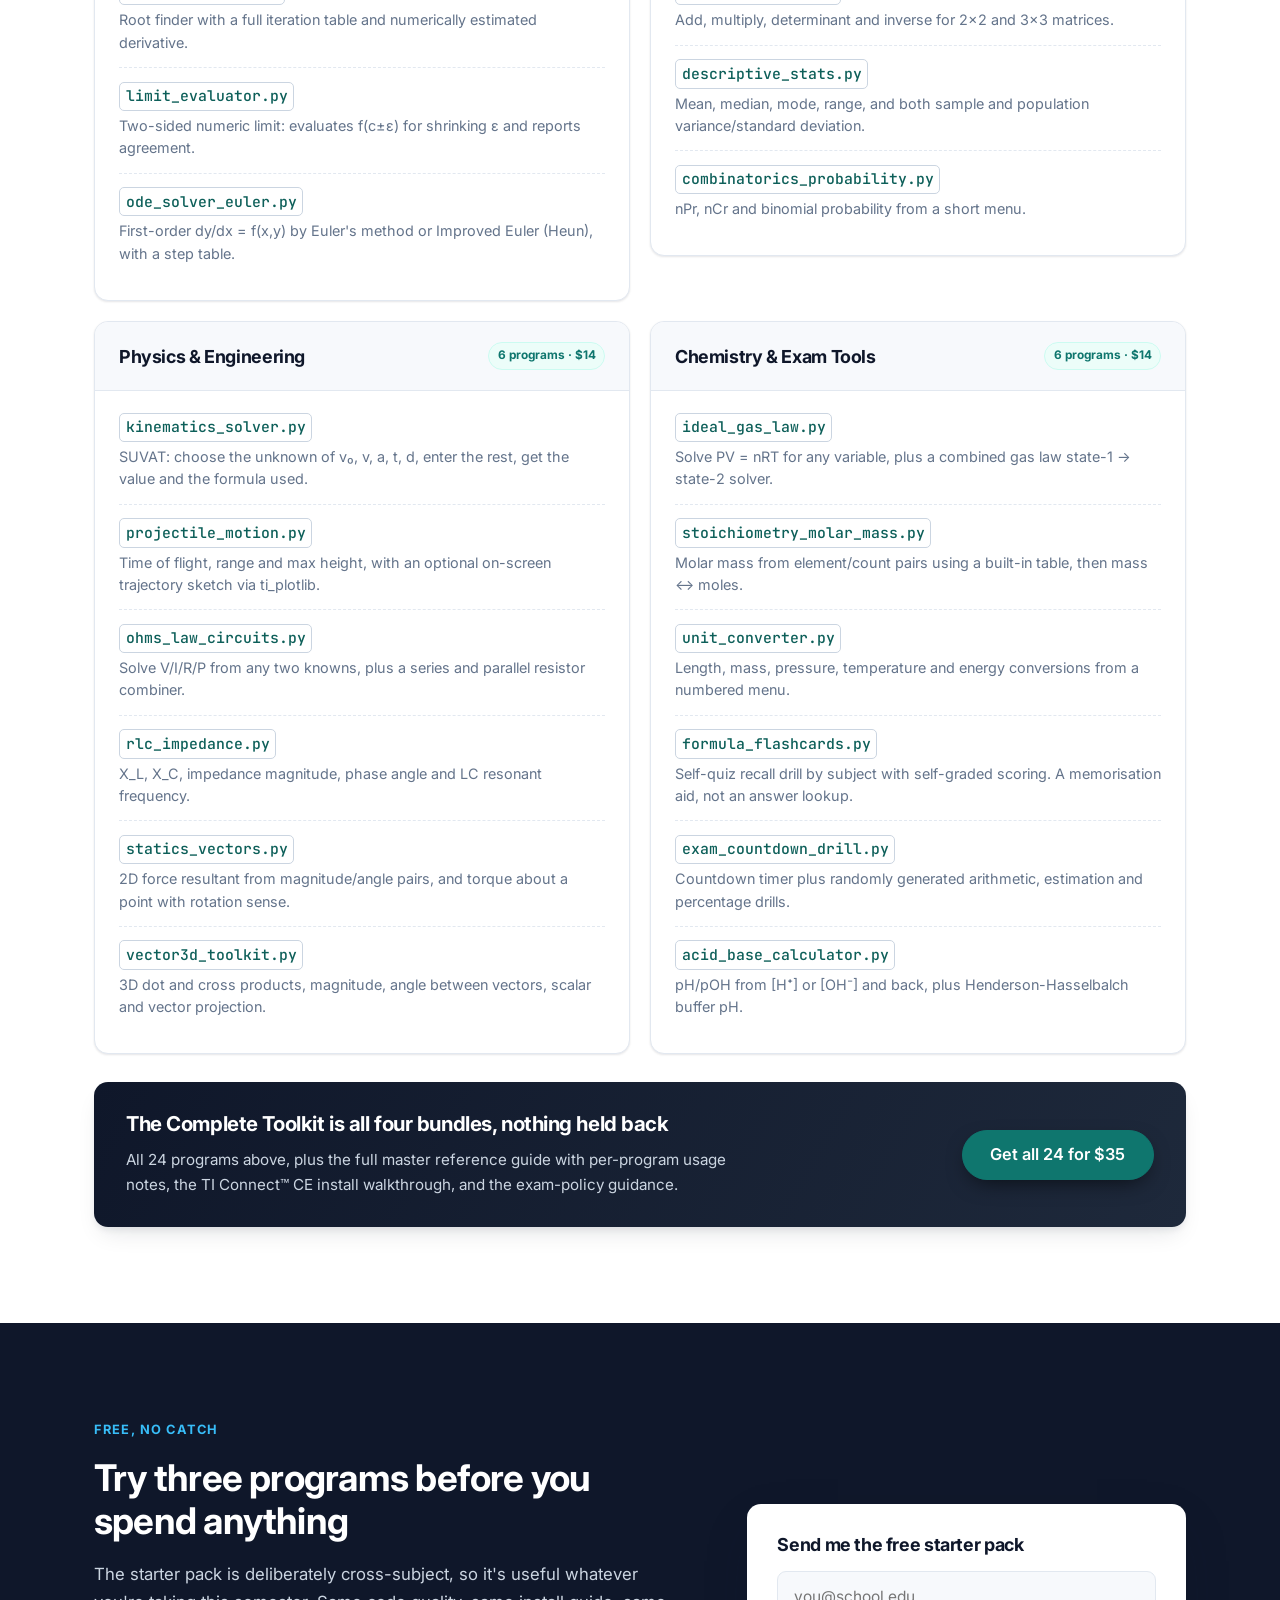
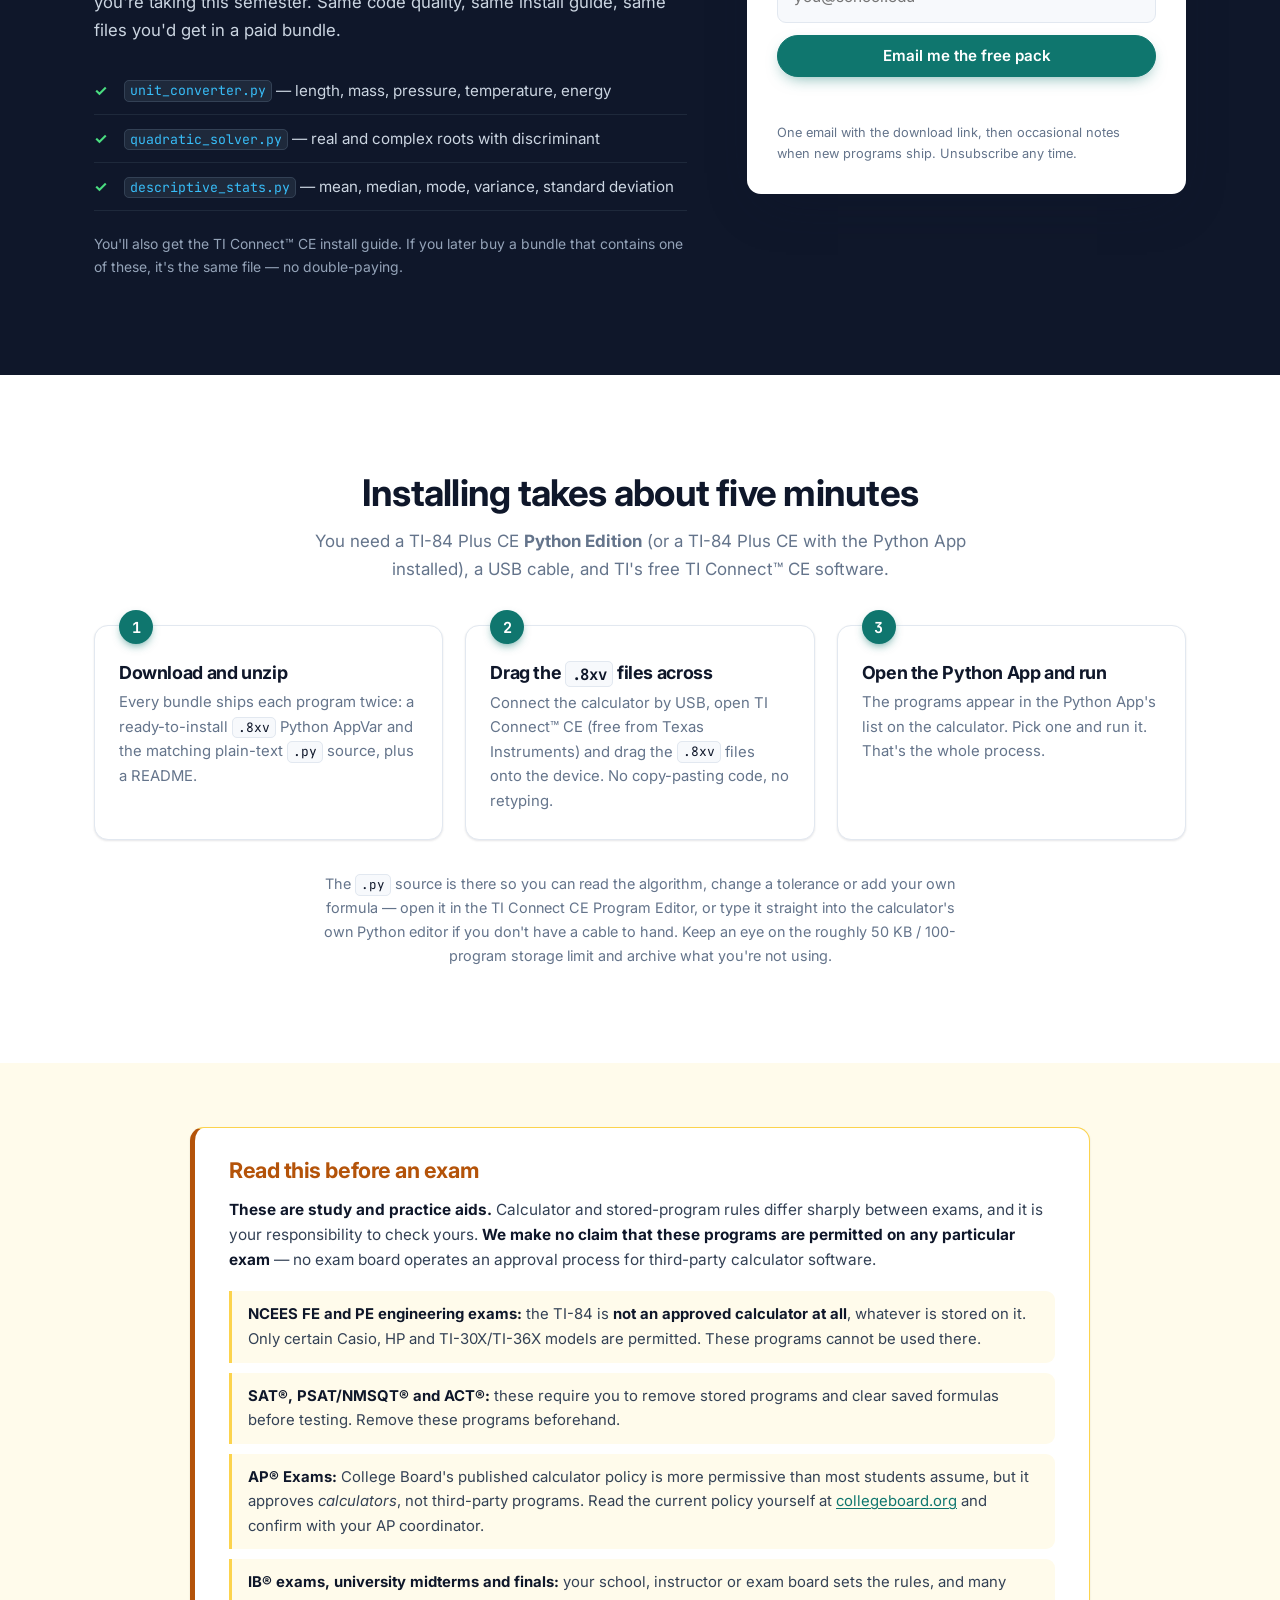
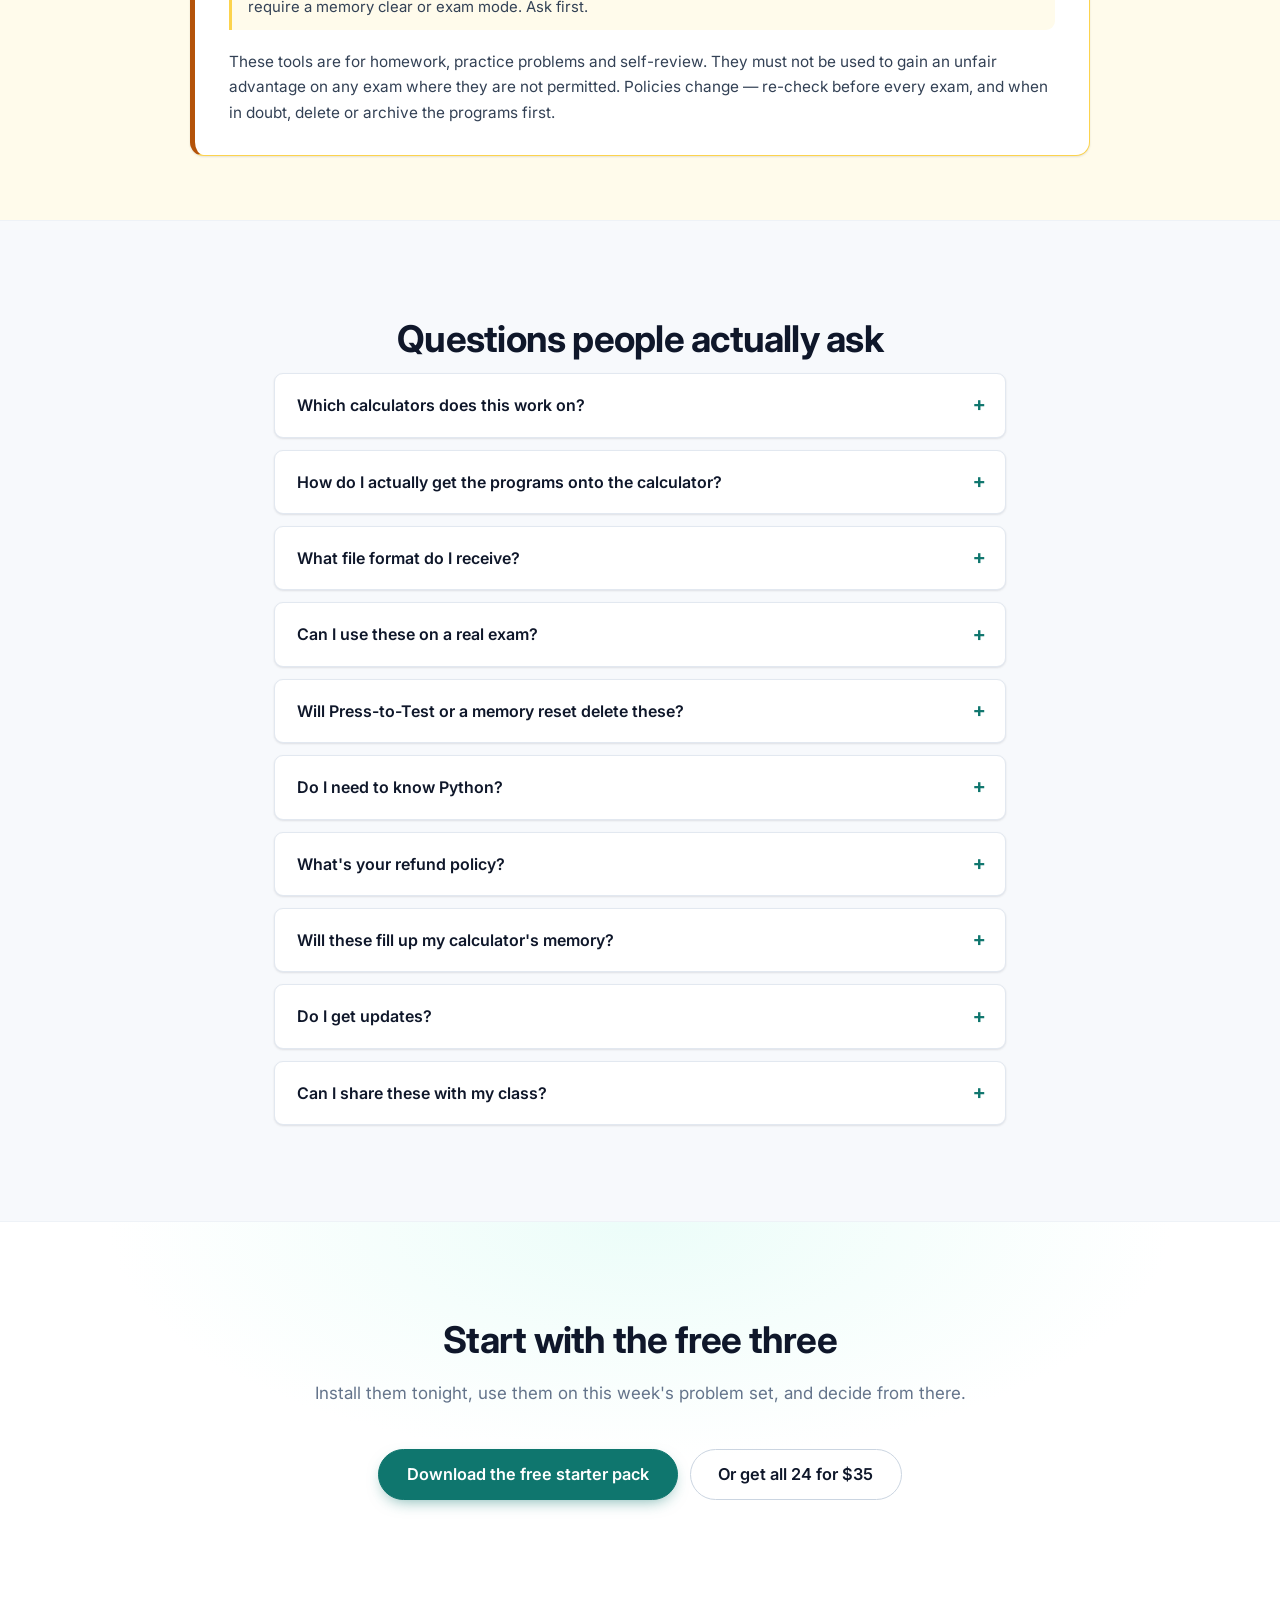
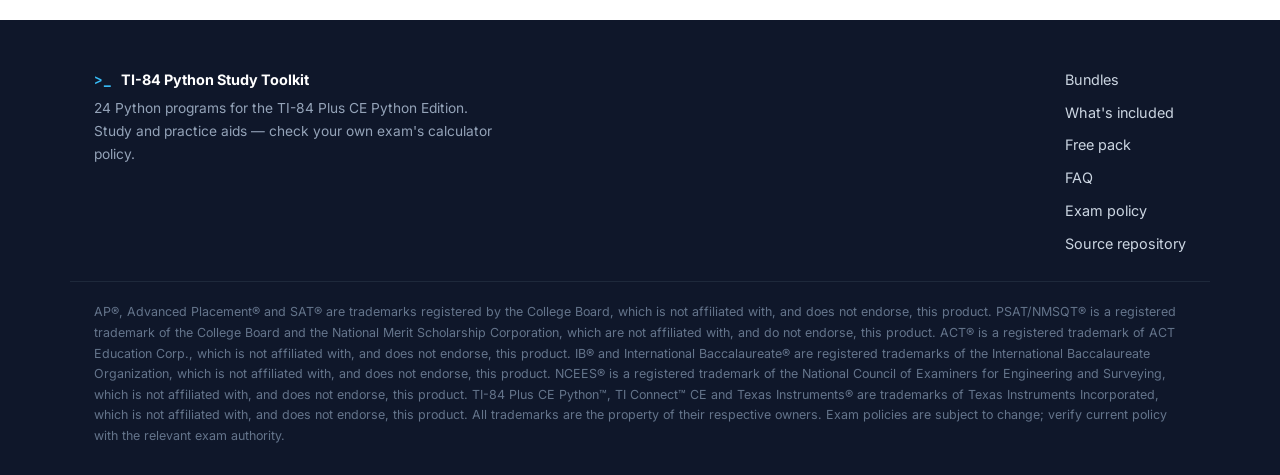
==== commit e557111a: "Update storefront copy for the .8xv ready-to-install bundles The bundles now ship a native .8xv Pyth" ====
--- a/storefront/index.html
+++ b/storefront/index.html
@@ -73,7 +73,8 @@
         <p class="lede">
           24 clean, menu-driven Python programs for your TI-84 Plus CE — numeric derivatives,
           Simpson's rule, matrices, kinematics, RLC impedance, gas laws, pH and more.
-          Plain <code>.py</code> source you can read, edit and actually learn from.
+          Drag-and-drop <code>.8xv</code> install, with the plain <code>.py</code> source
+          included so you can read, edit and actually learn from it.
         </p>
 
         <div class="hero-cta">
@@ -84,7 +85,7 @@
         <ul class="trust-row">
           <li><strong>24</strong> programs</li>
           <li><strong>5</strong> subject areas</li>
-          <li><strong>.py</strong> editable source</li>
+          <li><strong>.8xv</strong> + .py included</li>
           <li><strong>$0</strong> starter pack</li>
         </ul>
 
@@ -138,7 +139,7 @@
         <article class="card">
           <div class="card-icon" aria-hidden="true">{ }</div>
           <h3>Readable source you own</h3>
-          <p>Delivered as commented <code>.py</code> text files. Open them, see the actual algorithm, change a tolerance, add your own formula. Great for actually understanding the method.</p>
+          <p>Install the <code>.8xv</code> and you're running in seconds. Open the included <code>.py</code> and you can see the actual algorithm, change a tolerance, add your own formula.</p>
         </article>
         <article class="card">
           <div class="card-icon" aria-hidden="true">↯</div>
@@ -440,24 +441,26 @@
         <li>
           <span class="step-num">1</span>
           <h3>Download and unzip</h3>
-          <p>Your purchase is a ZIP of plain-text <code>.py</code> files plus a README. Nothing to install on your computer beyond TI Connect CE.</p>
+          <p>Every bundle ships each program twice: a ready-to-install <code>.8xv</code> Python AppVar and the matching plain-text <code>.py</code> source, plus a README.</p>
         </li>
         <li>
           <span class="step-num">2</span>
-          <h3>Open TI Connect™ CE</h3>
-          <p>Free from Texas Instruments. Connect the calculator by USB, open the Program Editor, create a Python program and paste in a file's contents.</p>
+          <h3>Drag the <code>.8xv</code> files across</h3>
+          <p>Connect the calculator by USB, open TI Connect™ CE (free from Texas Instruments) and drag the <code>.8xv</code> files onto the device. No copy-pasting code, no retyping.</p>
         </li>
         <li>
           <span class="step-num">3</span>
-          <h3>Send and run</h3>
-          <p>Send it to the calculator, then open the Python App on the device, pick the program and run it. Repeat for each program you want.</p>
+          <h3>Open the Python App and run</h3>
+          <p>The programs appear in the Python App's list on the calculator. Pick one and run it. That's the whole process.</p>
         </li>
       </ol>
 
       <p class="install-note">
-        Prefer to type them in by hand? You can. They're readable text files, and the shorter
-        ones are only a screen or two. Keep an eye on the calculator's roughly 50&nbsp;KB /
-        100-program storage limit and archive what you're not using.
+        The <code>.py</code> source is there so you can read the algorithm, change a tolerance
+        or add your own formula — open it in the TI Connect CE Program Editor, or type it
+        straight into the calculator's own Python editor if you don't have a cable to hand.
+        Keep an eye on the roughly 50&nbsp;KB / 100-program storage limit and archive what
+        you're not using.
       </p>
     </div>
   </section>
@@ -548,10 +551,16 @@
           <summary>What file format do I receive?</summary>
           <div class="faq-body">
             <p>
-              A ZIP containing plain-text <code>.py</code> source files and a README. Plain text is
-              deliberate: you can read the code, check the maths, edit constants and learn from it.
-              TI Connect CE converts the text into the calculator's native Python program format
-              when you send it across.
+              A ZIP containing <strong>both formats for every program</strong>: a
+              <code>.8xv</code> Python AppVar, which is the calculator's own native format and
+              can be dragged straight onto the device, and the matching plain-text
+              <code>.py</code> source.
+            </p>
+            <p>
+              The <code>.8xv</code> exists so installing is a drag-and-drop rather than a
+              copy-paste. The <code>.py</code> exists so you can actually read the code, check
+              the maths and edit it — which is half the point of buying source rather than a
+              black box.
             </p>
           </div>
         </details>
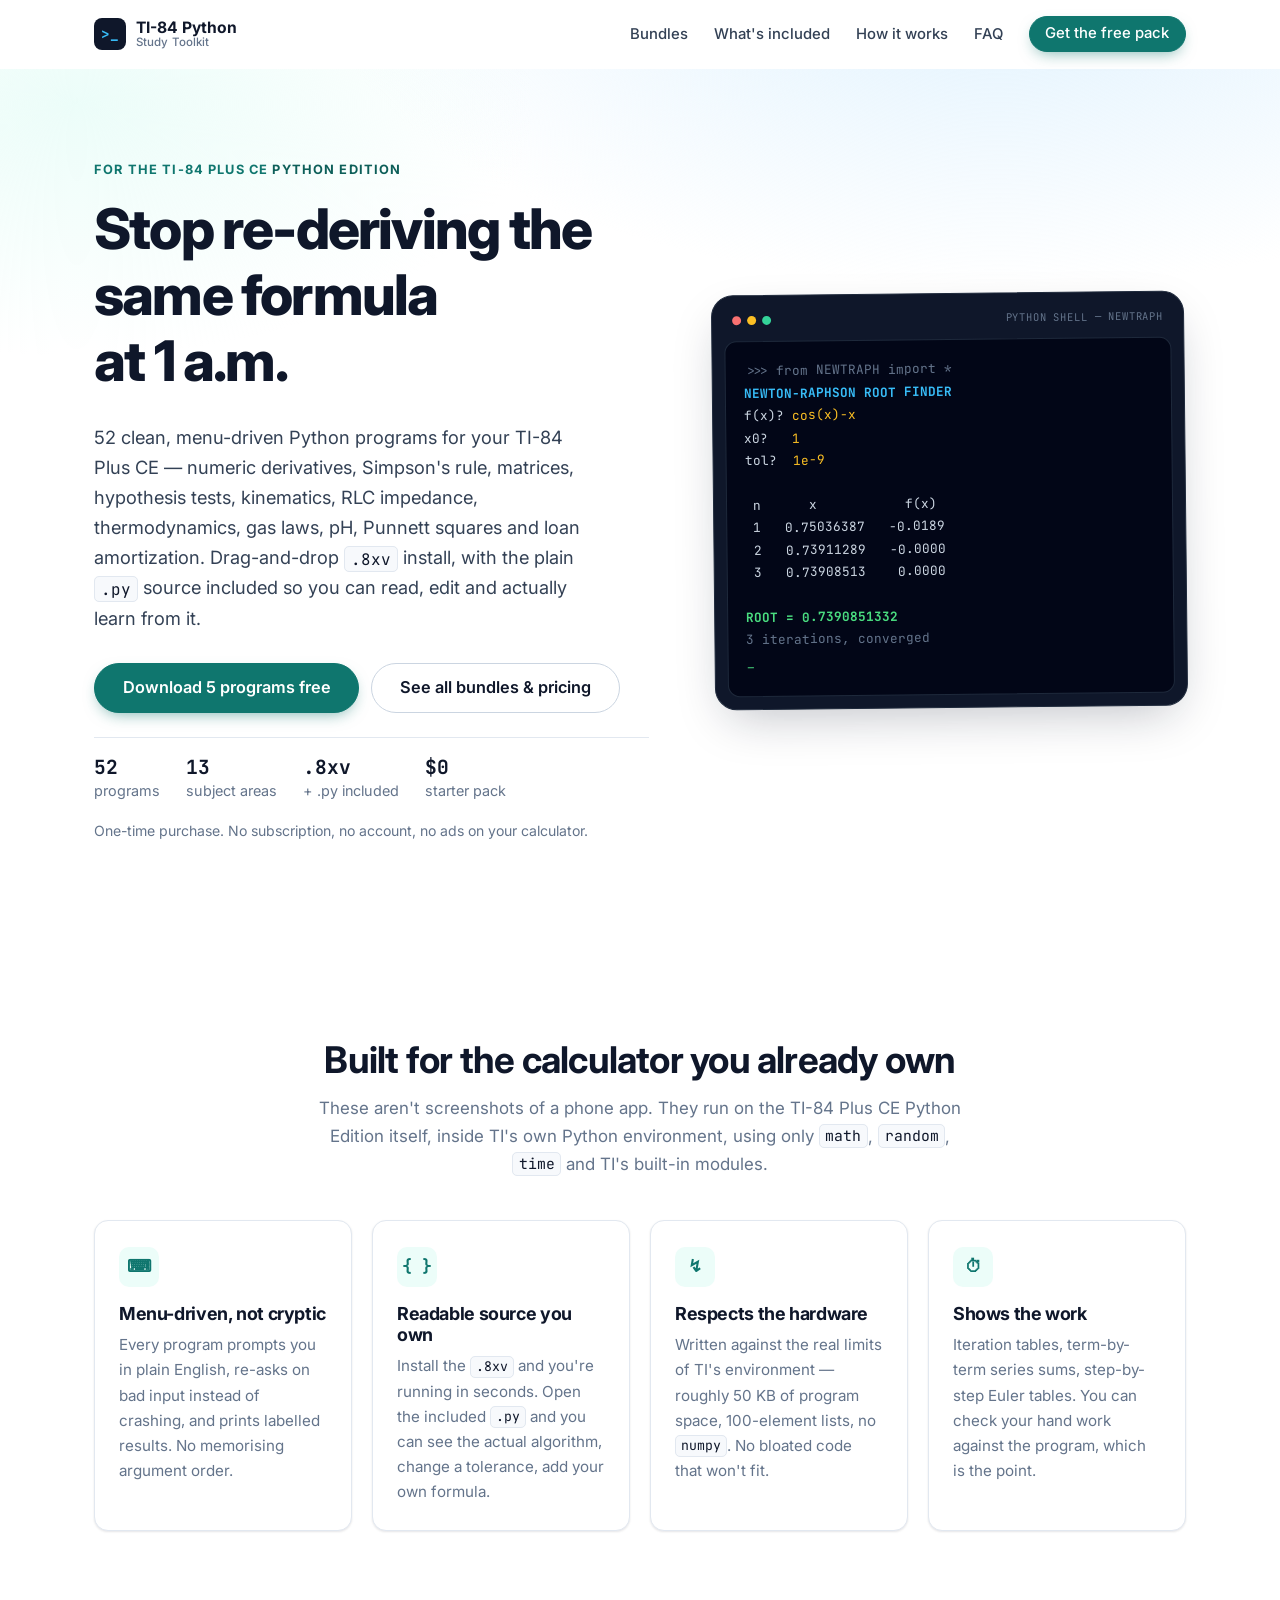
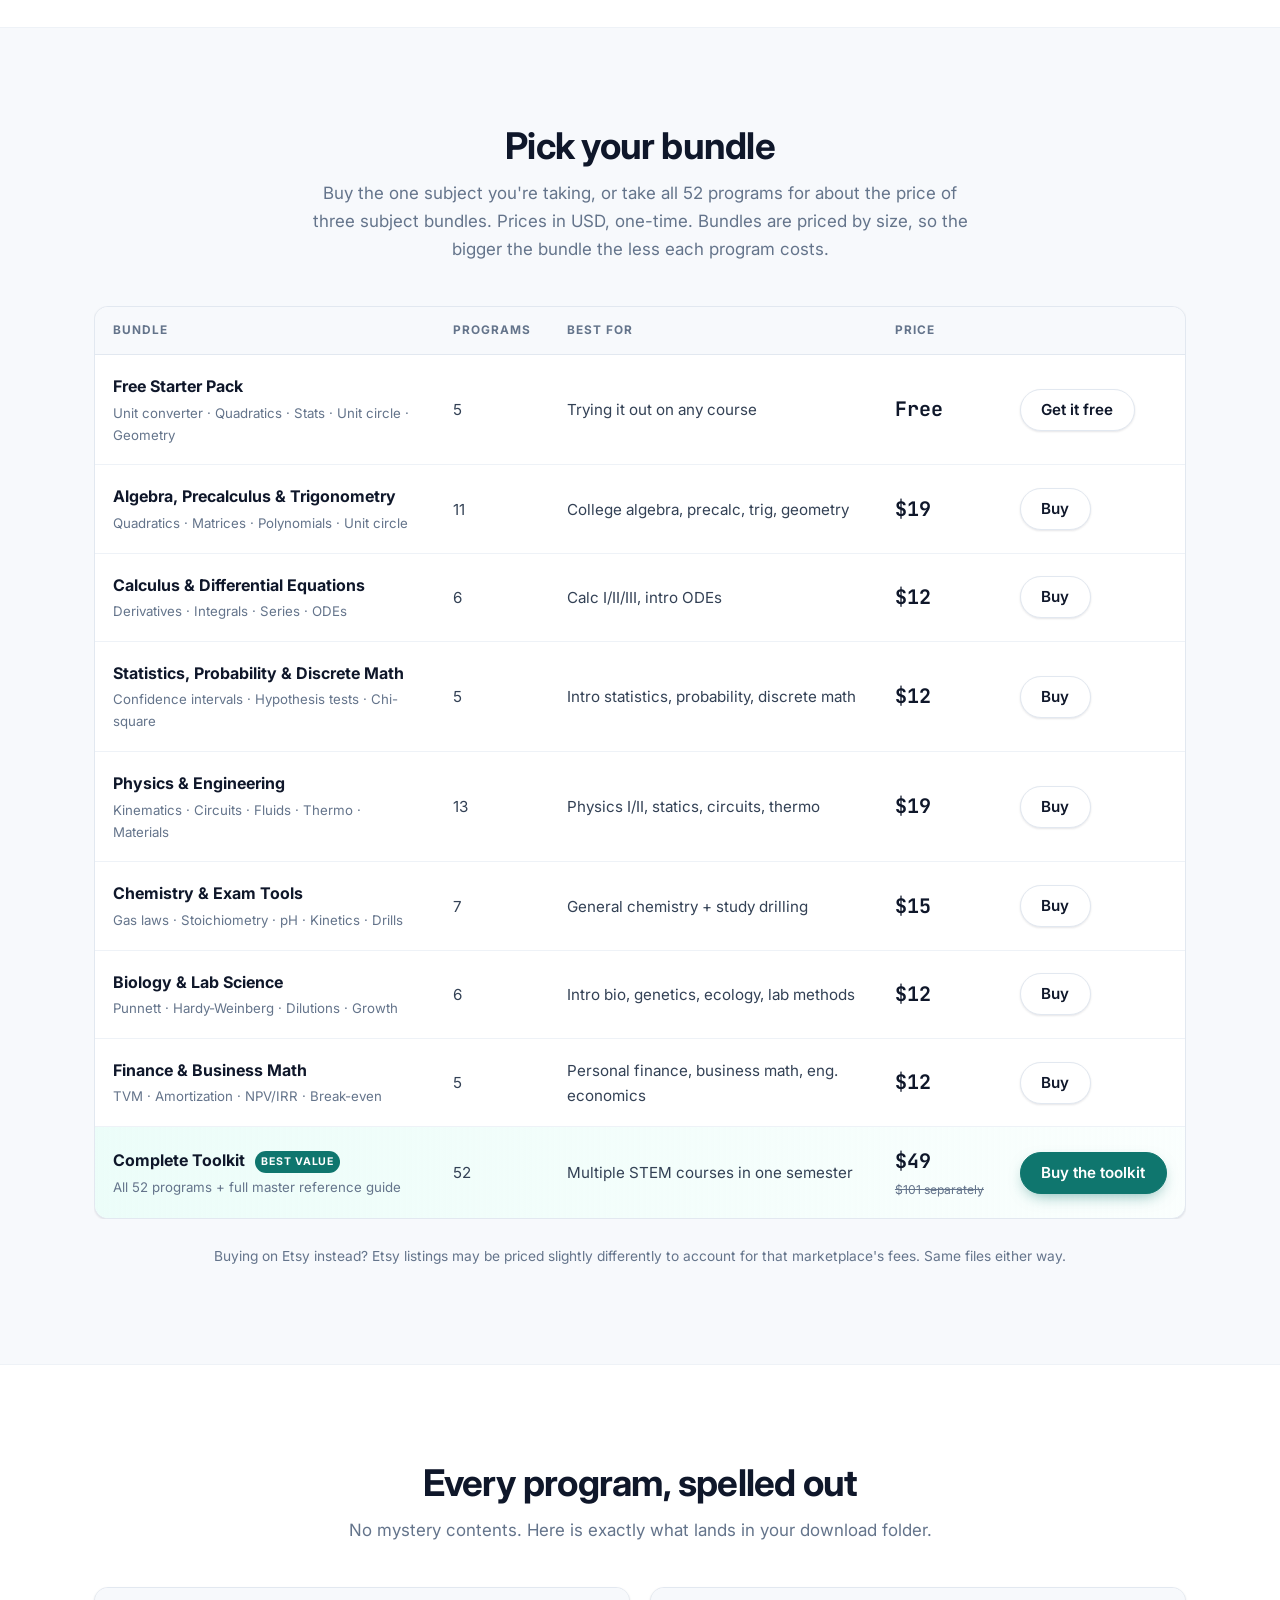
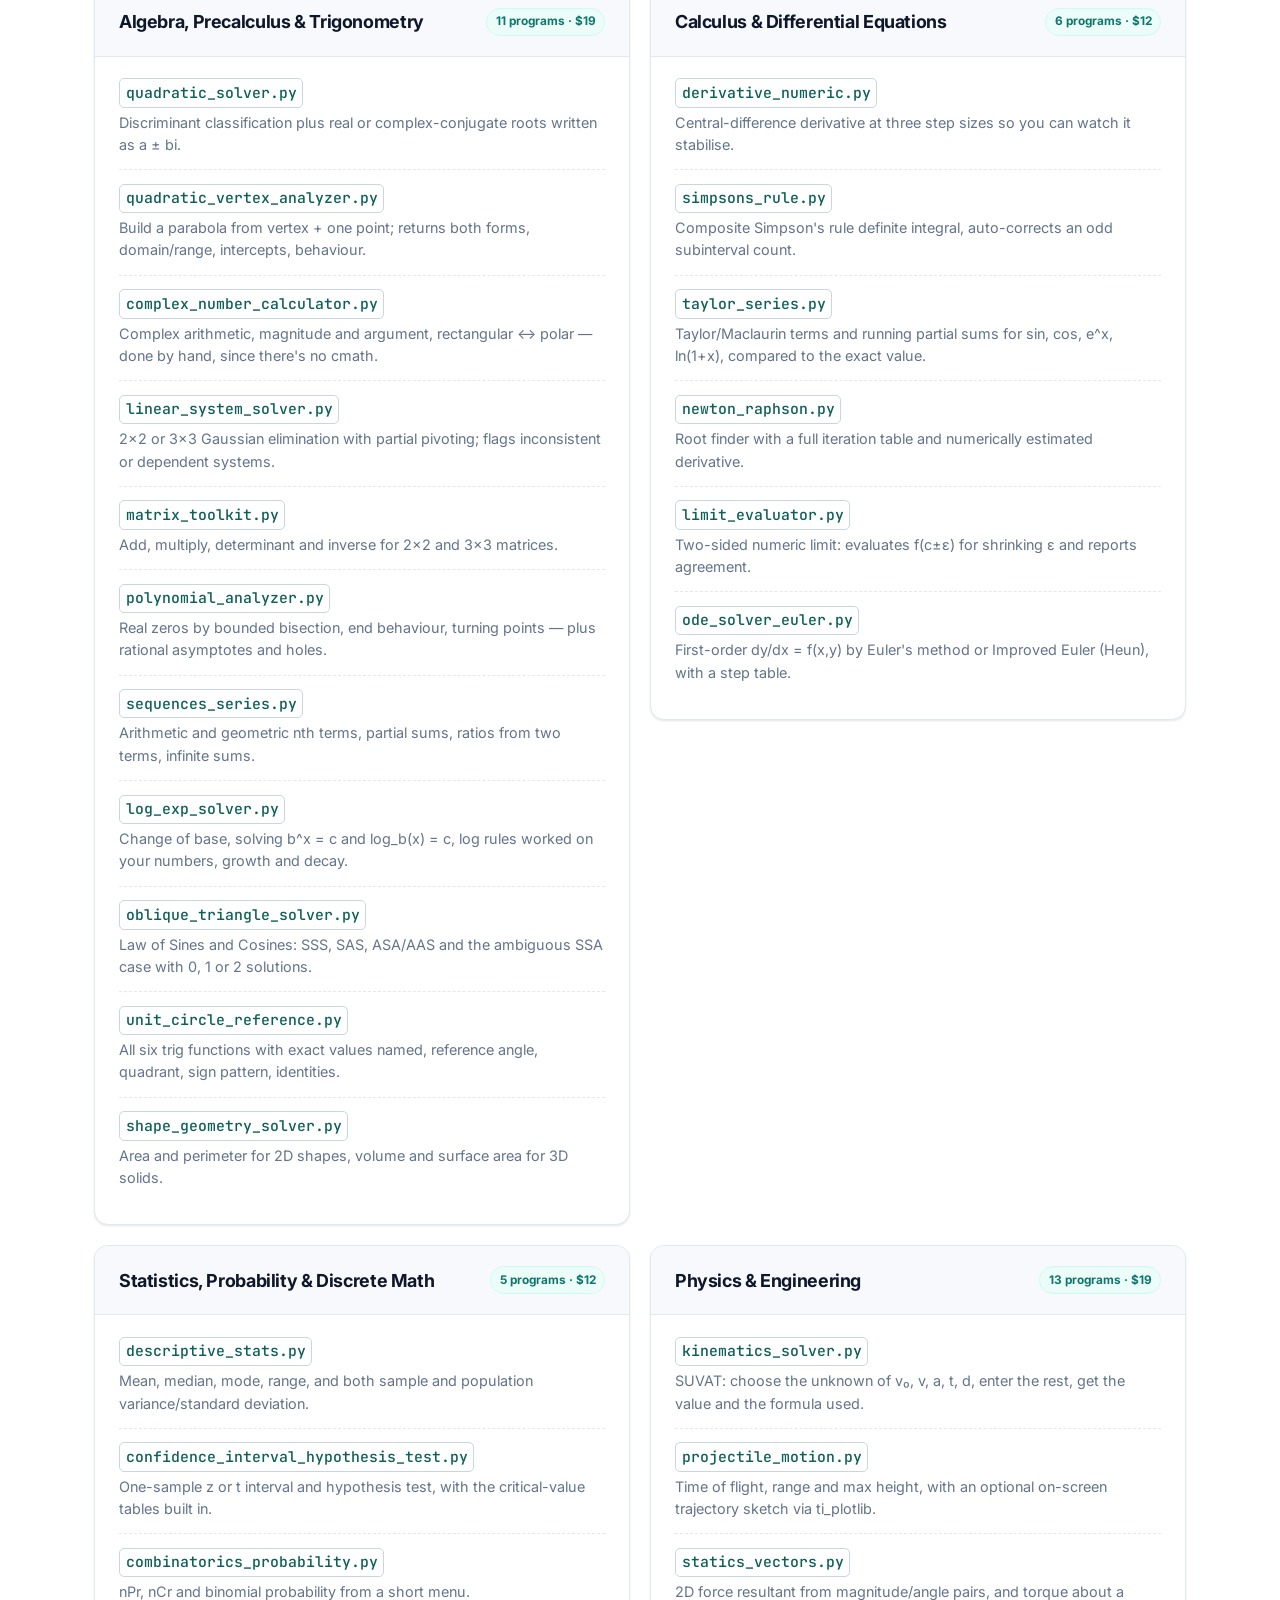
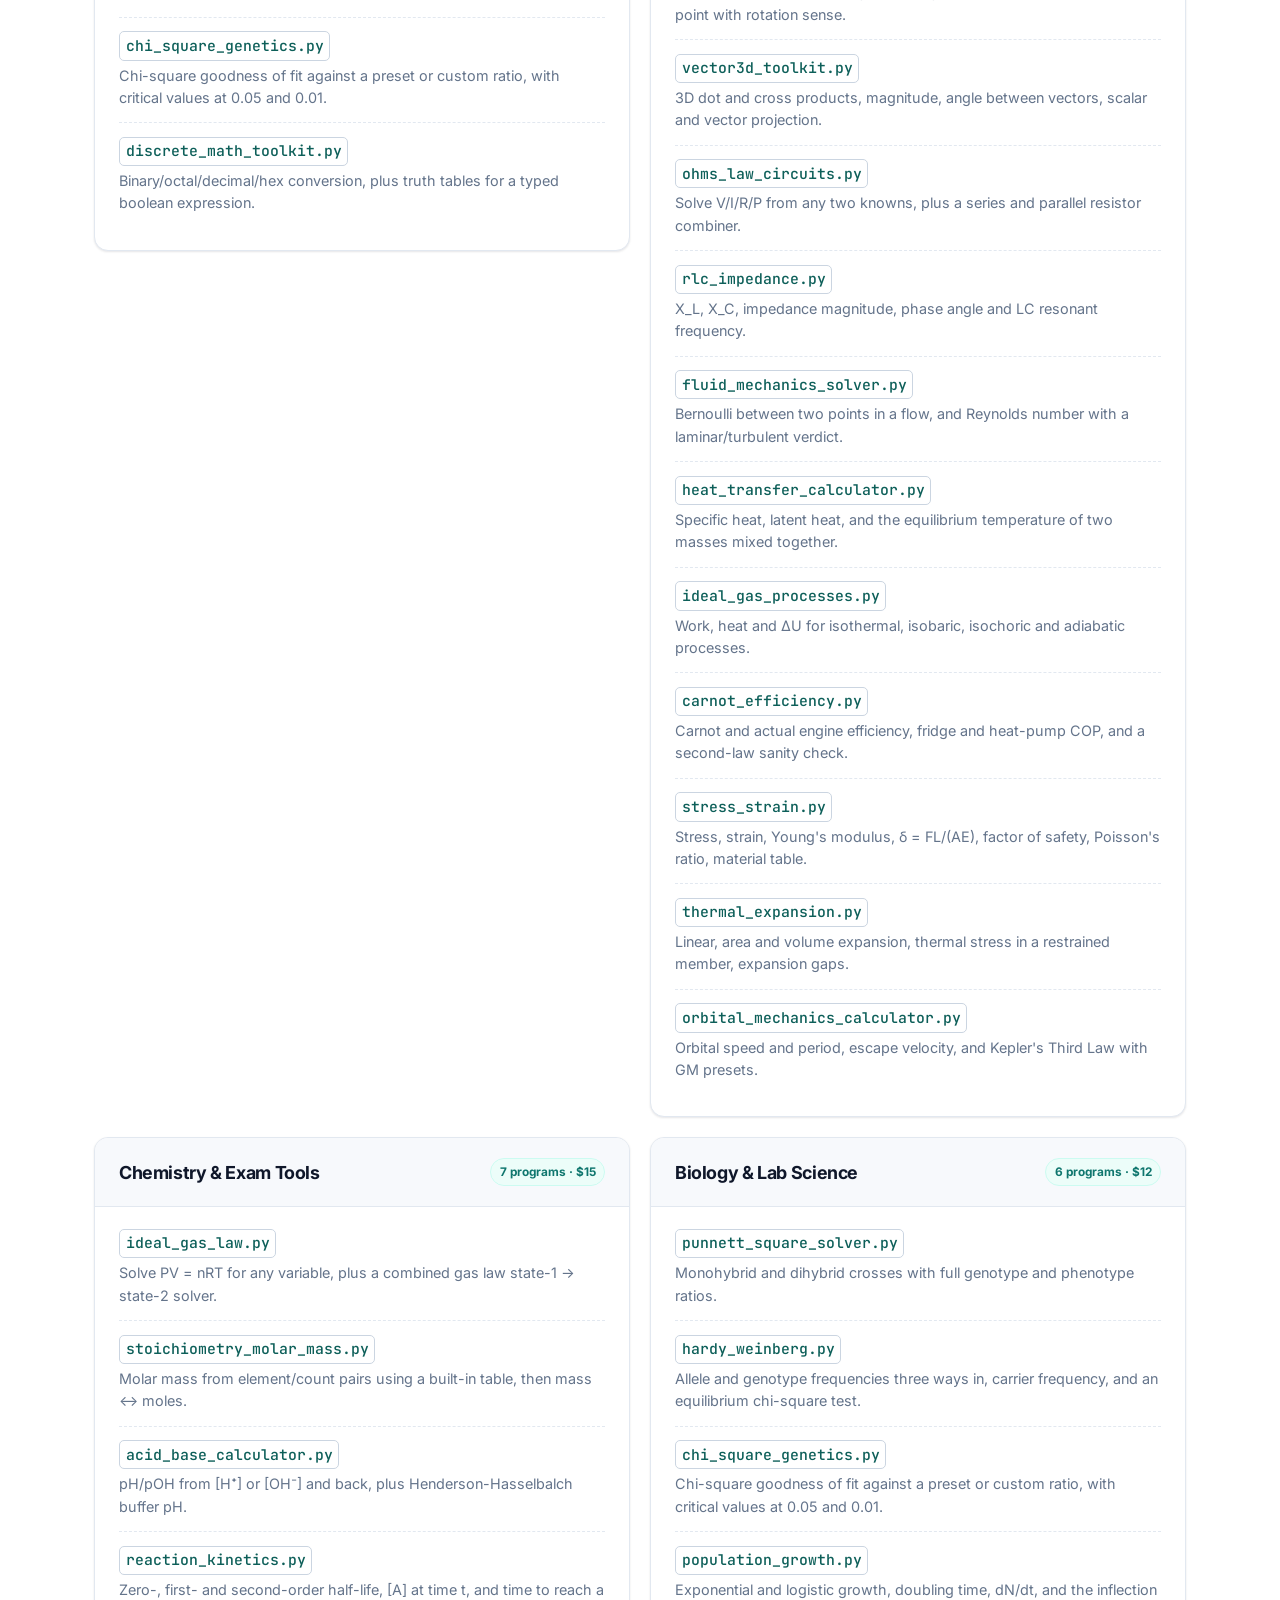
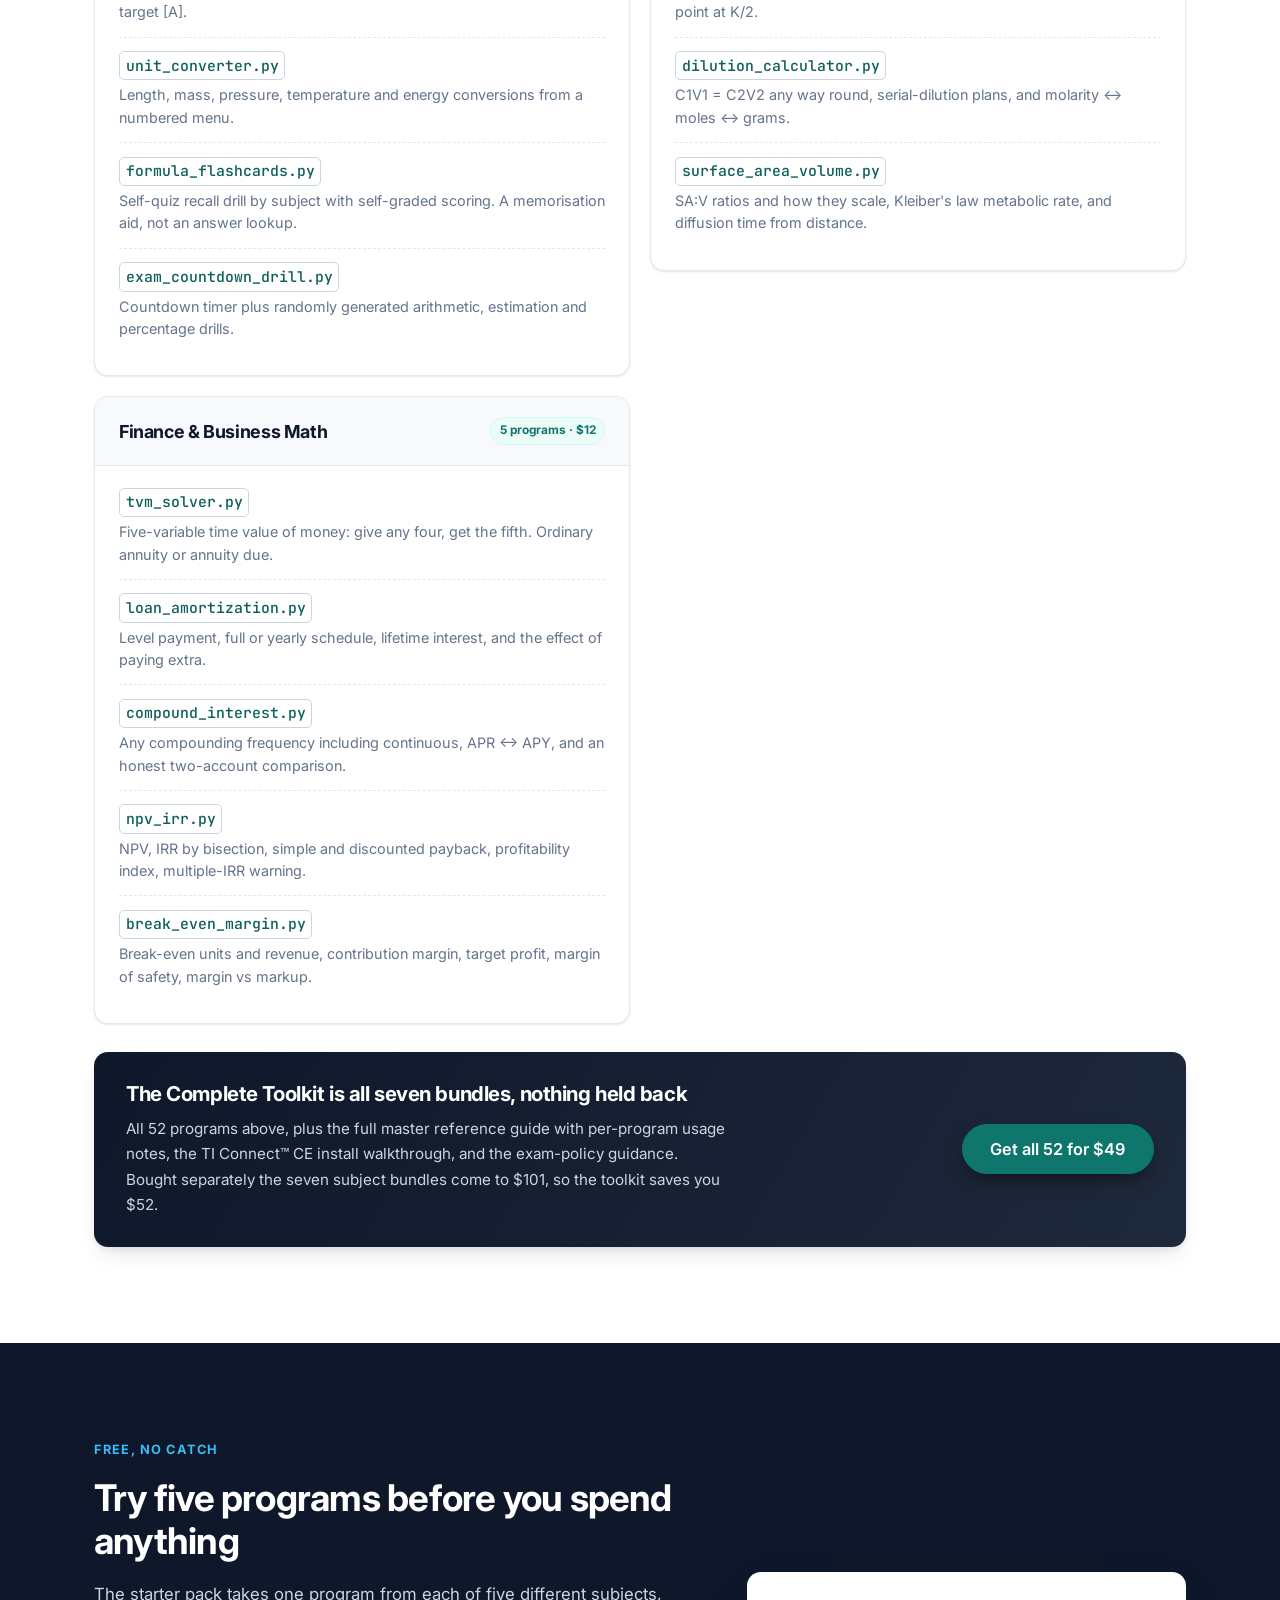
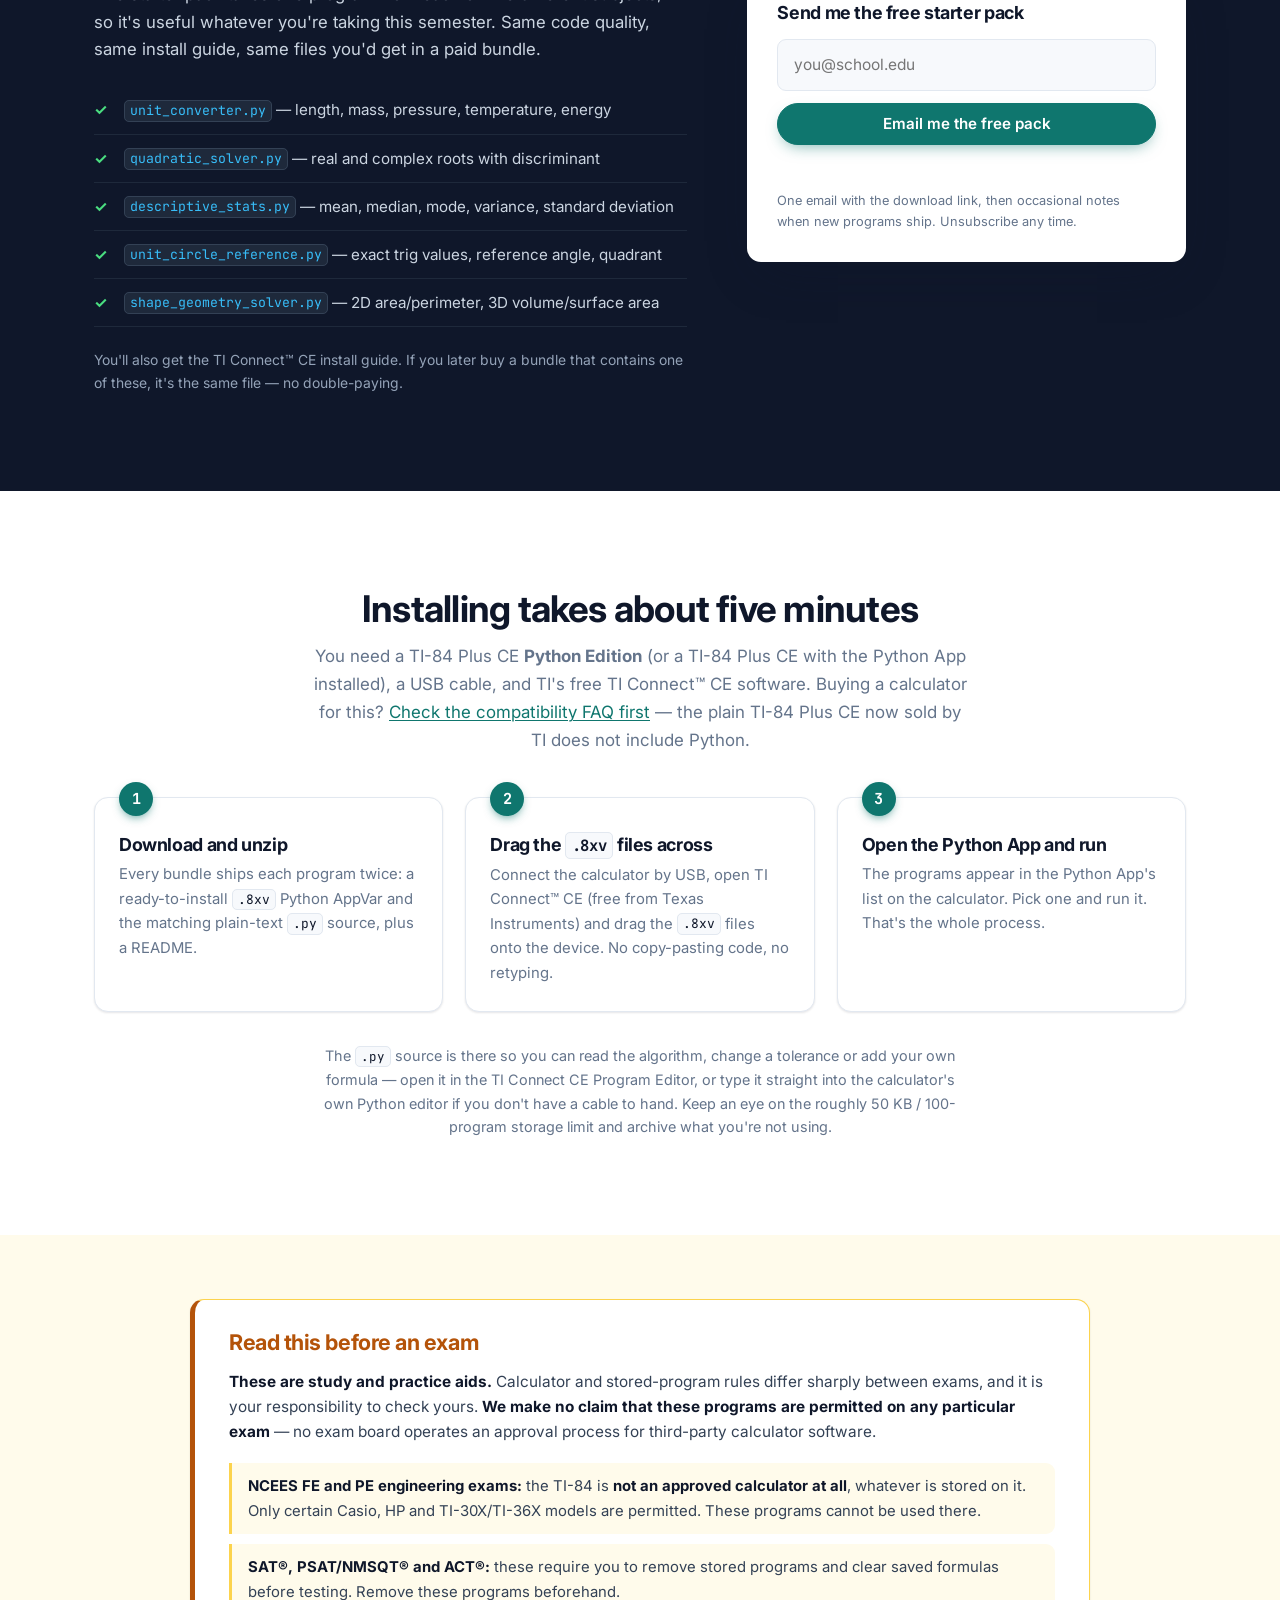
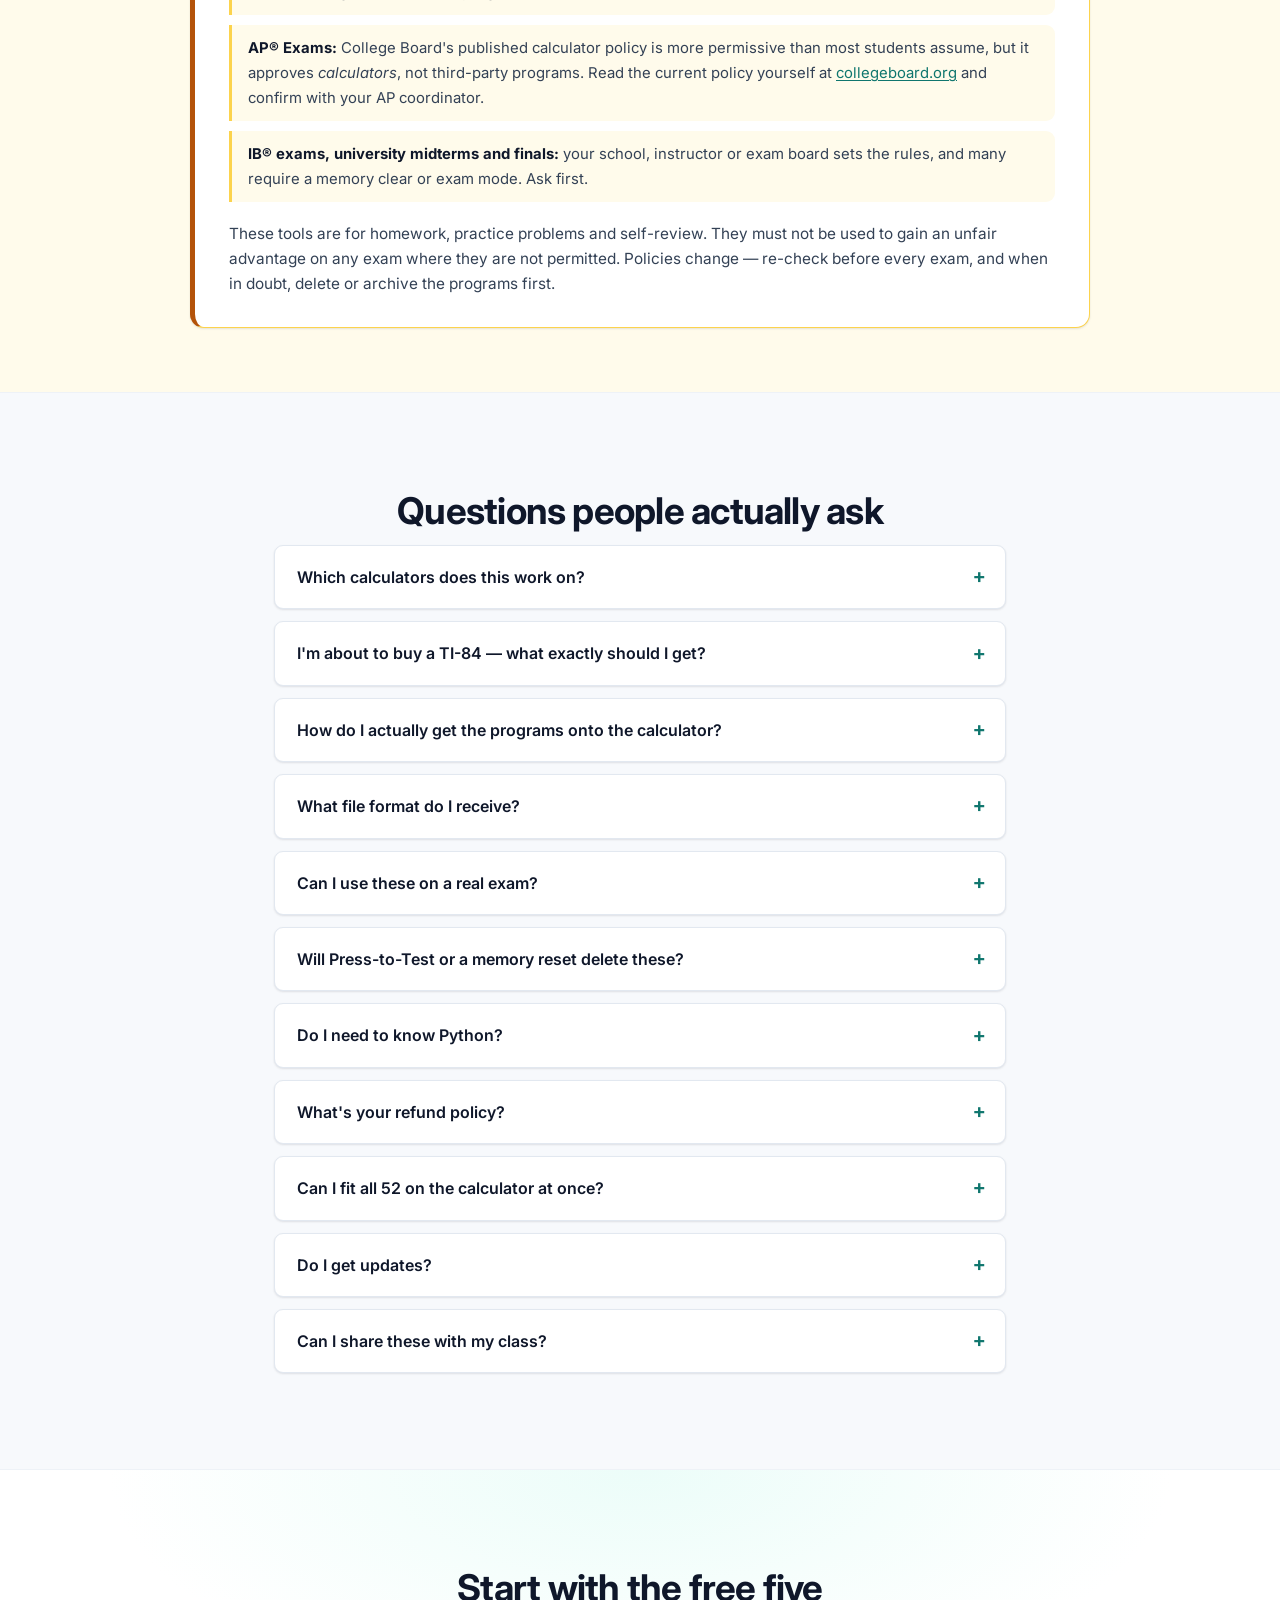
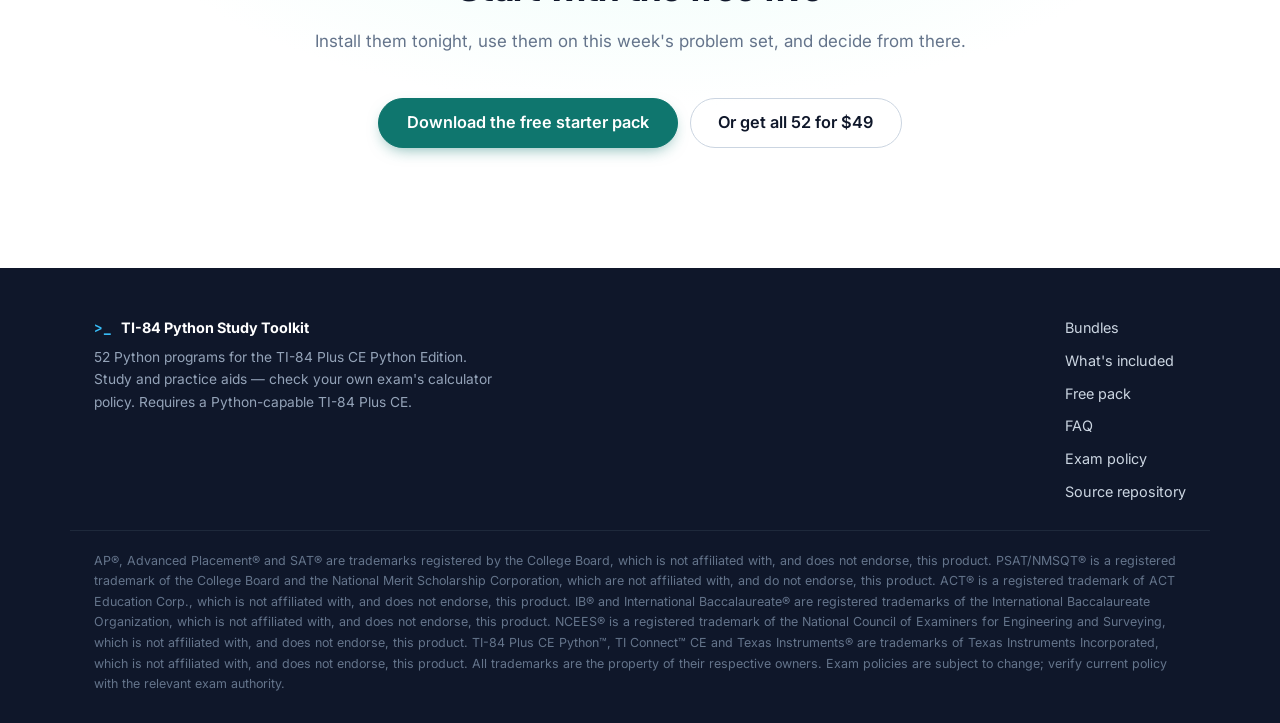
==== commit 6c62d6ea: "Reconcile the whole repo around the 52-program library The library grew from 24 to 52 programs after" ====
--- a/storefront/index.html
+++ b/storefront/index.html
@@ -19,14 +19,14 @@
      See DEPLOY.md for hosting and SETUP_CHECKLIST.md for store setup.
 -->
 
-<title>TI-84 Plus CE Python Programs — 24-Program Study Toolkit</title>
-<meta name="description" content="24 ready-to-install Python programs for the TI-84 Plus CE Python Edition: calculus, algebra, stats, physics and chemistry. Free 3-program starter pack.">
+<title>TI-84 Plus CE Python Programs — 52-Program Study Toolkit</title>
+<meta name="description" content="52 ready-to-install Python programs for the TI-84 Plus CE Python Edition: calculus, algebra, stats, physics, chemistry and more. Free 5-program starter pack.">
 <meta name="author" content="TI-84 Python Study Toolkit">
 <link rel="canonical" href="https://condod.github.io/TI-84-Python-Test-Tools-and-Study/storefront/">
 
 <meta property="og:type" content="website">
-<meta property="og:title" content="TI-84 Plus CE Python Programs — 24-Program Study Toolkit">
-<meta property="og:description" content="24 ready-to-install Python programs for the TI-84 Plus CE Python Edition. Free 3-program starter pack, $14 subject bundles, $35 complete toolkit.">
+<meta property="og:title" content="TI-84 Plus CE Python Programs — 52-Program Study Toolkit">
+<meta property="og:description" content="52 ready-to-install Python programs for the TI-84 Plus CE Python Edition. Free 5-program starter pack, $12–$19 subject bundles, $49 complete toolkit.">
 <meta property="og:url" content="https://condod.github.io/TI-84-Python-Test-Tools-and-Study/storefront/">
 <meta name="twitter:card" content="summary_large_image">
 
@@ -71,20 +71,21 @@
         <p class="eyebrow">For the TI-84 Plus CE <strong>Python Edition</strong></p>
         <h1>Stop re-deriving the same formula<br class="br-lg"> at 1&nbsp;a.m.</h1>
         <p class="lede">
-          24 clean, menu-driven Python programs for your TI-84 Plus CE — numeric derivatives,
-          Simpson's rule, matrices, kinematics, RLC impedance, gas laws, pH and more.
+          52 clean, menu-driven Python programs for your TI-84 Plus CE — numeric derivatives,
+          Simpson's rule, matrices, hypothesis tests, kinematics, RLC impedance, thermodynamics,
+          gas laws, pH, Punnett squares and loan amortization.
           Drag-and-drop <code>.8xv</code> install, with the plain <code>.py</code> source
           included so you can read, edit and actually learn from it.
         </p>
 
         <div class="hero-cta">
-          <a class="btn btn-primary btn-lg" href="#free">Download 3 programs free</a>
+          <a class="btn btn-primary btn-lg" href="#free">Download 5 programs free</a>
           <a class="btn btn-ghost btn-lg" href="#bundles">See all bundles &amp; pricing</a>
         </div>
 
         <ul class="trust-row">
-          <li><strong>24</strong> programs</li>
-          <li><strong>5</strong> subject areas</li>
+          <li><strong>52</strong> programs</li>
+          <li><strong>13</strong> subject areas</li>
           <li><strong>.8xv</strong> + .py included</li>
           <li><strong>$0</strong> starter pack</li>
         </ul>
@@ -160,8 +161,9 @@
     <div class="wrap">
       <h2 class="section-title">Pick your bundle</h2>
       <p class="section-lede">
-        Buy one subject, or take the whole library for less than the price of two and a half
-        subject bundles. Prices in USD, one-time.
+        Buy the one subject you're taking, or take all 52 programs for about the price of three
+        subject bundles. Prices in USD, one-time. Bundles are priced by size, so the bigger the
+        bundle the less each program costs.
       </p>
 
       <!-- Desktop comparison table -->
@@ -179,8 +181,8 @@
           </thead>
           <tbody>
             <tr>
-              <th scope="row"><span class="tbl-name">Free Starter Pack</span><span class="tbl-sub">Unit converter · Quadratic solver · Stats</span></th>
-              <td>3</td>
+              <th scope="row"><span class="tbl-name">Free Starter Pack</span><span class="tbl-sub">Unit converter · Quadratics · Stats · Unit circle · Geometry</span></th>
+              <td>5</td>
               <td>Trying it out on any course</td>
               <td class="price-cell"><span class="price">Free</span></td>
               <!-- BUY LINK: this one should point at your Gumroad $0 / "pay what you want" product,
@@ -188,47 +190,71 @@
               <td><a class="btn btn-outline js-buy" href="#free">Get it free</a></td>
             </tr>
             <tr>
+              <th scope="row"><span class="tbl-name">Algebra, Precalculus &amp; Trigonometry</span><span class="tbl-sub">Quadratics · Matrices · Polynomials · Unit circle</span></th>
+              <td>11</td>
+              <td>College algebra, precalc, trig, geometry</td>
+              <td class="price-cell"><span class="price">$19</span></td>
+              <!-- BUY LINK: paste your Gumroad product URL, e.g.
+                   https://YOURNAME.gumroad.com/l/ti84-algebra-precalc
+                   (or the Etsy listing URL if you sell it there instead) -->
+              <td><a class="btn btn-outline js-buy" href="#">Buy</a></td>
+            </tr>
+            <tr>
               <th scope="row"><span class="tbl-name">Calculus &amp; Differential Equations</span><span class="tbl-sub">Derivatives · Integrals · Series · ODEs</span></th>
               <td>6</td>
               <td>Calc I/II/III, intro ODEs</td>
-              <td class="price-cell"><span class="price">$14</span></td>
-              <!-- BUY LINK: paste your Gumroad product URL, e.g.
-                   https://YOURNAME.gumroad.com/l/ti84-calculus
-                   (or the Etsy listing URL if you sell it there instead) -->
+              <td class="price-cell"><span class="price">$12</span></td>
+              <!-- BUY LINK: https://YOURNAME.gumroad.com/l/ti84-calculus -->
               <td><a class="btn btn-outline js-buy" href="#">Buy</a></td>
             </tr>
             <tr>
-              <th scope="row"><span class="tbl-name">Algebra, Linear Algebra &amp; Stats</span><span class="tbl-sub">Matrices · Systems · Stats · Probability</span></th>
-              <td>6</td>
-              <td>College algebra, linear algebra, intro stats</td>
-              <td class="price-cell"><span class="price">$14</span></td>
-              <!-- BUY LINK: https://YOURNAME.gumroad.com/l/ti84-algebra-stats -->
+              <th scope="row"><span class="tbl-name">Statistics, Probability &amp; Discrete Math</span><span class="tbl-sub">Confidence intervals · Hypothesis tests · Chi-square</span></th>
+              <td>5</td>
+              <td>Intro statistics, probability, discrete math</td>
+              <td class="price-cell"><span class="price">$12</span></td>
+              <!-- BUY LINK: https://YOURNAME.gumroad.com/l/ti84-stats -->
               <td><a class="btn btn-outline js-buy" href="#">Buy</a></td>
             </tr>
             <tr>
-              <th scope="row"><span class="tbl-name">Physics &amp; Engineering</span><span class="tbl-sub">Kinematics · Circuits · Vectors · RLC</span></th>
-              <td>6</td>
-              <td>Physics I/II, statics, circuits</td>
-              <td class="price-cell"><span class="price">$14</span></td>
+              <th scope="row"><span class="tbl-name">Physics &amp; Engineering</span><span class="tbl-sub">Kinematics · Circuits · Fluids · Thermo · Materials</span></th>
+              <td>13</td>
+              <td>Physics I/II, statics, circuits, thermo</td>
+              <td class="price-cell"><span class="price">$19</span></td>
               <!-- BUY LINK: https://YOURNAME.gumroad.com/l/ti84-physics -->
               <td><a class="btn btn-outline js-buy" href="#">Buy</a></td>
             </tr>
             <tr>
-              <th scope="row"><span class="tbl-name">Chemistry &amp; Exam Tools</span><span class="tbl-sub">Gas laws · Stoichiometry · pH · Drills</span></th>
+              <th scope="row"><span class="tbl-name">Chemistry &amp; Exam Tools</span><span class="tbl-sub">Gas laws · Stoichiometry · pH · Kinetics · Drills</span></th>
+              <td>7</td>
+              <td>General chemistry + study drilling</td>
+              <td class="price-cell"><span class="price">$15</span></td>
+              <!-- BUY LINK: https://YOURNAME.gumroad.com/l/ti84-chemistry -->
+              <td><a class="btn btn-outline js-buy" href="#">Buy</a></td>
+            </tr>
+            <tr>
+              <th scope="row"><span class="tbl-name">Biology &amp; Lab Science</span><span class="tbl-sub">Punnett · Hardy-Weinberg · Dilutions · Growth</span></th>
               <td>6</td>
-              <td>General chemistry + study drilling</td>
-              <td class="price-cell"><span class="price">$14</span></td>
-              <!-- BUY LINK: https://YOURNAME.gumroad.com/l/ti84-chemistry -->
+              <td>Intro bio, genetics, ecology, lab methods</td>
+              <td class="price-cell"><span class="price">$12</span></td>
+              <!-- BUY LINK: https://YOURNAME.gumroad.com/l/ti84-biology -->
+              <td><a class="btn btn-outline js-buy" href="#">Buy</a></td>
+            </tr>
+            <tr>
+              <th scope="row"><span class="tbl-name">Finance &amp; Business Math</span><span class="tbl-sub">TVM · Amortization · NPV/IRR · Break-even</span></th>
+              <td>5</td>
+              <td>Personal finance, business math, eng. economics</td>
+              <td class="price-cell"><span class="price">$12</span></td>
+              <!-- BUY LINK: https://YOURNAME.gumroad.com/l/ti84-finance -->
               <td><a class="btn btn-outline js-buy" href="#">Buy</a></td>
             </tr>
             <tr class="row-featured">
               <th scope="row">
                 <span class="tbl-name">Complete Toolkit <span class="tag tag-best">Best value</span></span>
-                <span class="tbl-sub">All 24 programs + full master reference guide</span>
+                <span class="tbl-sub">All 52 programs + full master reference guide</span>
               </th>
-              <td>24</td>
+              <td>52</td>
               <td>Multiple STEM courses in one semester</td>
-              <td class="price-cell"><span class="price">$35</span><span class="price-was">$56 separately</span></td>
+              <td class="price-cell"><span class="price">$49</span><span class="price-was">$101 separately</span></td>
               <!-- BUY LINK: https://YOURNAME.gumroad.com/l/ti84-complete -->
               <td><a class="btn btn-primary js-buy" href="#">Buy the toolkit</a></td>
             </tr>
@@ -241,47 +267,71 @@
         <article class="price-card">
           <h3>Free Starter Pack</h3>
           <p class="pc-price">Free</p>
-          <p class="pc-meta">3 programs · any course</p>
-          <p class="pc-desc">Unit converter, quadratic solver, descriptive stats.</p>
+          <p class="pc-meta">5 programs · any course</p>
+          <p class="pc-desc">Unit converter, quadratic solver, descriptive stats, unit circle, geometry.</p>
           <!-- BUY LINK (mobile duplicate of the free pack link above) -->
           <a class="btn btn-outline btn-block js-buy" href="#free">Get it free</a>
         </article>
         <article class="price-card">
+          <h3>Algebra, Precalc &amp; Trig</h3>
+          <p class="pc-price">$19</p>
+          <p class="pc-meta">11 programs · college algebra, precalc, trig</p>
+          <p class="pc-desc">Quadratics, matrices, linear systems, polynomials, sequences, logs, triangles, unit circle, geometry.</p>
+          <!-- BUY LINK: https://YOURNAME.gumroad.com/l/ti84-algebra-precalc -->
+          <a class="btn btn-outline btn-block js-buy" href="#">Buy</a>
+        </article>
+        <article class="price-card">
           <h3>Calculus &amp; Diff Eq</h3>
-          <p class="pc-price">$14</p>
+          <p class="pc-price">$12</p>
           <p class="pc-meta">6 programs · Calc I–III, ODEs</p>
           <p class="pc-desc">Derivatives, Simpson's rule, Taylor series, Newton-Raphson, limits, Euler ODEs.</p>
           <!-- BUY LINK: https://YOURNAME.gumroad.com/l/ti84-calculus -->
           <a class="btn btn-outline btn-block js-buy" href="#">Buy</a>
         </article>
         <article class="price-card">
-          <h3>Algebra &amp; Stats</h3>
-          <p class="pc-price">$14</p>
-          <p class="pc-meta">6 programs · algebra, linear algebra, stats</p>
-          <p class="pc-desc">Quadratics, vertex analysis, linear systems, matrices, stats, combinatorics.</p>
-          <!-- BUY LINK: https://YOURNAME.gumroad.com/l/ti84-algebra-stats -->
+          <h3>Statistics &amp; Probability</h3>
+          <p class="pc-price">$12</p>
+          <p class="pc-meta">5 programs · intro stats, probability</p>
+          <p class="pc-desc">Descriptive stats, confidence intervals, hypothesis tests, chi-square, combinatorics, truth tables.</p>
+          <!-- BUY LINK: https://YOURNAME.gumroad.com/l/ti84-stats -->
           <a class="btn btn-outline btn-block js-buy" href="#">Buy</a>
         </article>
         <article class="price-card">
           <h3>Physics &amp; Engineering</h3>
-          <p class="pc-price">$14</p>
-          <p class="pc-meta">6 programs · physics, statics, circuits</p>
-          <p class="pc-desc">SUVAT, projectile motion, Ohm's law, RLC impedance, 2D statics, 3D vectors.</p>
+          <p class="pc-price">$19</p>
+          <p class="pc-meta">13 programs · physics, statics, circuits, thermo</p>
+          <p class="pc-desc">SUVAT, projectiles, Ohm's law, RLC, 3D vectors, fluids, calorimetry, gas processes, Carnot, stress-strain, orbits.</p>
           <!-- BUY LINK: https://YOURNAME.gumroad.com/l/ti84-physics -->
           <a class="btn btn-outline btn-block js-buy" href="#">Buy</a>
         </article>
         <article class="price-card">
           <h3>Chemistry &amp; Exam Tools</h3>
-          <p class="pc-price">$14</p>
-          <p class="pc-meta">6 programs · gen chem + study drills</p>
-          <p class="pc-desc">Gas laws, molar mass, unit converter, formula flashcards, timer, pH/buffers.</p>
+          <p class="pc-price">$15</p>
+          <p class="pc-meta">7 programs · gen chem + study drills</p>
+          <p class="pc-desc">Gas laws, molar mass, pH/buffers, reaction kinetics, unit converter, formula flashcards, timer.</p>
           <!-- BUY LINK: https://YOURNAME.gumroad.com/l/ti84-chemistry -->
           <a class="btn btn-outline btn-block js-buy" href="#">Buy</a>
         </article>
+        <article class="price-card">
+          <h3>Biology &amp; Lab Science</h3>
+          <p class="pc-price">$12</p>
+          <p class="pc-meta">6 programs · intro bio, genetics, ecology</p>
+          <p class="pc-desc">Punnett squares, Hardy-Weinberg, chi-square, population growth, dilutions, SA:V scaling.</p>
+          <!-- BUY LINK: https://YOURNAME.gumroad.com/l/ti84-biology -->
+          <a class="btn btn-outline btn-block js-buy" href="#">Buy</a>
+        </article>
+        <article class="price-card">
+          <h3>Finance &amp; Business Math</h3>
+          <p class="pc-price">$12</p>
+          <p class="pc-meta">5 programs · finance, business math</p>
+          <p class="pc-desc">Time value of money, loan amortization, compound interest, NPV/IRR, break-even and margins.</p>
+          <!-- BUY LINK: https://YOURNAME.gumroad.com/l/ti84-finance -->
+          <a class="btn btn-outline btn-block js-buy" href="#">Buy</a>
+        </article>
         <article class="price-card pc-featured">
           <h3>Complete Toolkit <span class="tag tag-best">Best value</span></h3>
-          <p class="pc-price">$35 <span class="pc-was">$56 separately</span></p>
-          <p class="pc-meta">All 24 programs · every subject</p>
+          <p class="pc-price">$49 <span class="pc-was">$101 separately</span></p>
+          <p class="pc-meta">All 52 programs · every subject</p>
           <p class="pc-desc">The entire library plus the full master reference guide for every program.</p>
           <!-- BUY LINK: https://YOURNAME.gumroad.com/l/ti84-complete -->
           <a class="btn btn-primary btn-block js-buy" href="#">Buy the toolkit</a>
@@ -307,8 +357,28 @@
 
         <article class="card include-card">
           <header class="include-head">
+            <h3>Algebra, Precalculus &amp; Trigonometry</h3>
+            <span class="pill">11 programs · $19</span>
+          </header>
+          <ul class="prog-list">
+            <li><code>quadratic_solver.py</code><span>Discriminant classification plus real or complex-conjugate roots written as a ± bi.</span></li>
+            <li><code>quadratic_vertex_analyzer.py</code><span>Build a parabola from vertex + one point; returns both forms, domain/range, intercepts, behaviour.</span></li>
+            <li><code>complex_number_calculator.py</code><span>Complex arithmetic, magnitude and argument, rectangular ↔ polar — done by hand, since there's no cmath.</span></li>
+            <li><code>linear_system_solver.py</code><span>2×2 or 3×3 Gaussian elimination with partial pivoting; flags inconsistent or dependent systems.</span></li>
+            <li><code>matrix_toolkit.py</code><span>Add, multiply, determinant and inverse for 2×2 and 3×3 matrices.</span></li>
+            <li><code>polynomial_analyzer.py</code><span>Real zeros by bounded bisection, end behaviour, turning points — plus rational asymptotes and holes.</span></li>
+            <li><code>sequences_series.py</code><span>Arithmetic and geometric nth terms, partial sums, ratios from two terms, infinite sums.</span></li>
+            <li><code>log_exp_solver.py</code><span>Change of base, solving b^x = c and log_b(x) = c, log rules worked on your numbers, growth and decay.</span></li>
+            <li><code>oblique_triangle_solver.py</code><span>Law of Sines and Cosines: SSS, SAS, ASA/AAS and the ambiguous SSA case with 0, 1 or 2 solutions.</span></li>
+            <li><code>unit_circle_reference.py</code><span>All six trig functions with exact values named, reference angle, quadrant, sign pattern, identities.</span></li>
+            <li><code>shape_geometry_solver.py</code><span>Area and perimeter for 2D shapes, volume and surface area for 3D solids.</span></li>
+          </ul>
+        </article>
+
+        <article class="card include-card">
+          <header class="include-head">
             <h3>Calculus &amp; Differential Equations</h3>
-            <span class="pill">6 programs · $14</span>
+            <span class="pill">6 programs · $12</span>
           </header>
           <ul class="prog-list">
             <li><code>derivative_numeric.py</code><span>Central-difference derivative at three step sizes so you can watch it stabilise.</span></li>
@@ -322,46 +392,82 @@
 
         <article class="card include-card">
           <header class="include-head">
-            <h3>Algebra, Linear Algebra &amp; Stats</h3>
-            <span class="pill">6 programs · $14</span>
+            <h3>Statistics, Probability &amp; Discrete Math</h3>
+            <span class="pill">5 programs · $12</span>
           </header>
           <ul class="prog-list">
-            <li><code>quadratic_solver.py</code><span>Discriminant classification plus real or complex-conjugate roots written as a ± bi.</span></li>
-            <li><code>quadratic_vertex_analyzer.py</code><span>Build a parabola from vertex + one point; returns both forms, domain/range, intercepts, behaviour.</span></li>
-            <li><code>linear_system_solver.py</code><span>2×2 or 3×3 Gaussian elimination with partial pivoting; flags inconsistent or dependent systems.</span></li>
-            <li><code>matrix_toolkit.py</code><span>Add, multiply, determinant and inverse for 2×2 and 3×3 matrices.</span></li>
             <li><code>descriptive_stats.py</code><span>Mean, median, mode, range, and both sample and population variance/standard deviation.</span></li>
+            <li><code>confidence_interval_hypothesis_test.py</code><span>One-sample z or t interval and hypothesis test, with the critical-value tables built in.</span></li>
             <li><code>combinatorics_probability.py</code><span>nPr, nCr and binomial probability from a short menu.</span></li>
+            <li><code>chi_square_genetics.py</code><span>Chi-square goodness of fit against a preset or custom ratio, with critical values at 0.05 and 0.01.</span></li>
+            <li><code>discrete_math_toolkit.py</code><span>Binary/octal/decimal/hex conversion, plus truth tables for a typed boolean expression.</span></li>
           </ul>
         </article>
 
         <article class="card include-card">
           <header class="include-head">
             <h3>Physics &amp; Engineering</h3>
-            <span class="pill">6 programs · $14</span>
+            <span class="pill">13 programs · $19</span>
           </header>
           <ul class="prog-list">
             <li><code>kinematics_solver.py</code><span>SUVAT: choose the unknown of v₀, v, a, t, d, enter the rest, get the value and the formula used.</span></li>
             <li><code>projectile_motion.py</code><span>Time of flight, range and max height, with an optional on-screen trajectory sketch via ti_plotlib.</span></li>
+            <li><code>statics_vectors.py</code><span>2D force resultant from magnitude/angle pairs, and torque about a point with rotation sense.</span></li>
+            <li><code>vector3d_toolkit.py</code><span>3D dot and cross products, magnitude, angle between vectors, scalar and vector projection.</span></li>
             <li><code>ohms_law_circuits.py</code><span>Solve V/I/R/P from any two knowns, plus a series and parallel resistor combiner.</span></li>
             <li><code>rlc_impedance.py</code><span>X_L, X_C, impedance magnitude, phase angle and LC resonant frequency.</span></li>
-            <li><code>statics_vectors.py</code><span>2D force resultant from magnitude/angle pairs, and torque about a point with rotation sense.</span></li>
-            <li><code>vector3d_toolkit.py</code><span>3D dot and cross products, magnitude, angle between vectors, scalar and vector projection.</span></li>
+            <li><code>fluid_mechanics_solver.py</code><span>Bernoulli between two points in a flow, and Reynolds number with a laminar/turbulent verdict.</span></li>
+            <li><code>heat_transfer_calculator.py</code><span>Specific heat, latent heat, and the equilibrium temperature of two masses mixed together.</span></li>
+            <li><code>ideal_gas_processes.py</code><span>Work, heat and ΔU for isothermal, isobaric, isochoric and adiabatic processes.</span></li>
+            <li><code>carnot_efficiency.py</code><span>Carnot and actual engine efficiency, fridge and heat-pump COP, and a second-law sanity check.</span></li>
+            <li><code>stress_strain.py</code><span>Stress, strain, Young's modulus, δ = FL/(AE), factor of safety, Poisson's ratio, material table.</span></li>
+            <li><code>thermal_expansion.py</code><span>Linear, area and volume expansion, thermal stress in a restrained member, expansion gaps.</span></li>
+            <li><code>orbital_mechanics_calculator.py</code><span>Orbital speed and period, escape velocity, and Kepler's Third Law with GM presets.</span></li>
           </ul>
         </article>
 
         <article class="card include-card">
           <header class="include-head">
             <h3>Chemistry &amp; Exam Tools</h3>
-            <span class="pill">6 programs · $14</span>
+            <span class="pill">7 programs · $15</span>
           </header>
           <ul class="prog-list">
             <li><code>ideal_gas_law.py</code><span>Solve PV = nRT for any variable, plus a combined gas law state-1 → state-2 solver.</span></li>
             <li><code>stoichiometry_molar_mass.py</code><span>Molar mass from element/count pairs using a built-in table, then mass ↔ moles.</span></li>
+            <li><code>acid_base_calculator.py</code><span>pH/pOH from [H⁺] or [OH⁻] and back, plus Henderson-Hasselbalch buffer pH.</span></li>
+            <li><code>reaction_kinetics.py</code><span>Zero-, first- and second-order half-life, [A] at time t, and time to reach a target [A].</span></li>
             <li><code>unit_converter.py</code><span>Length, mass, pressure, temperature and energy conversions from a numbered menu.</span></li>
             <li><code>formula_flashcards.py</code><span>Self-quiz recall drill by subject with self-graded scoring. A memorisation aid, not an answer lookup.</span></li>
             <li><code>exam_countdown_drill.py</code><span>Countdown timer plus randomly generated arithmetic, estimation and percentage drills.</span></li>
-            <li><code>acid_base_calculator.py</code><span>pH/pOH from [H⁺] or [OH⁻] and back, plus Henderson-Hasselbalch buffer pH.</span></li>
+          </ul>
+        </article>
+
+        <article class="card include-card">
+          <header class="include-head">
+            <h3>Biology &amp; Lab Science</h3>
+            <span class="pill">6 programs · $12</span>
+          </header>
+          <ul class="prog-list">
+            <li><code>punnett_square_solver.py</code><span>Monohybrid and dihybrid crosses with full genotype and phenotype ratios.</span></li>
+            <li><code>hardy_weinberg.py</code><span>Allele and genotype frequencies three ways in, carrier frequency, and an equilibrium chi-square test.</span></li>
+            <li><code>chi_square_genetics.py</code><span>Chi-square goodness of fit against a preset or custom ratio, with critical values at 0.05 and 0.01.</span></li>
+            <li><code>population_growth.py</code><span>Exponential and logistic growth, doubling time, dN/dt, and the inflection point at K/2.</span></li>
+            <li><code>dilution_calculator.py</code><span>C1V1 = C2V2 any way round, serial-dilution plans, and molarity ↔ moles ↔ grams.</span></li>
+            <li><code>surface_area_volume.py</code><span>SA:V ratios and how they scale, Kleiber's law metabolic rate, and diffusion time from distance.</span></li>
+          </ul>
+        </article>
+
+        <article class="card include-card">
+          <header class="include-head">
+            <h3>Finance &amp; Business Math</h3>
+            <span class="pill">5 programs · $12</span>
+          </header>
+          <ul class="prog-list">
+            <li><code>tvm_solver.py</code><span>Five-variable time value of money: give any four, get the fifth. Ordinary annuity or annuity due.</span></li>
+            <li><code>loan_amortization.py</code><span>Level payment, full or yearly schedule, lifetime interest, and the effect of paying extra.</span></li>
+            <li><code>compound_interest.py</code><span>Any compounding frequency including continuous, APR ↔ APY, and an honest two-account comparison.</span></li>
+            <li><code>npv_irr.py</code><span>NPV, IRR by bisection, simple and discounted payback, profitability index, multiple-IRR warning.</span></li>
+            <li><code>break_even_margin.py</code><span>Break-even units and revenue, contribution margin, target profit, margin of safety, margin vs markup.</span></li>
           </ul>
         </article>
 
@@ -369,14 +475,15 @@
 
       <div class="complete-callout">
         <div>
-          <h3>The Complete Toolkit is all four bundles, nothing held back</h3>
+          <h3>The Complete Toolkit is all seven bundles, nothing held back</h3>
           <p>
-            All 24 programs above, plus the full master reference guide with per-program usage
-            notes, the TI Connect™ CE install walkthrough, and the exam-policy guidance.
+            All 52 programs above, plus the full master reference guide with per-program usage
+            notes, the TI Connect™ CE install walkthrough, and the exam-policy guidance. Bought
+            separately the seven subject bundles come to $101, so the toolkit saves you $52.
           </p>
         </div>
         <!-- BUY LINK: https://YOURNAME.gumroad.com/l/ti84-complete -->
-        <a class="btn btn-primary btn-lg js-buy" href="#">Get all 24 for $35</a>
+        <a class="btn btn-primary btn-lg js-buy" href="#">Get all 52 for $49</a>
       </div>
     </div>
   </section>
@@ -386,15 +493,18 @@
     <div class="wrap free-grid">
       <div>
         <p class="eyebrow eyebrow-light">Free, no catch</p>
-        <h2>Try three programs before you spend anything</h2>
+        <h2>Try five programs before you spend anything</h2>
         <p class="free-lede">
-          The starter pack is deliberately cross-subject, so it's useful whatever you're taking
-          this semester. Same code quality, same install guide, same files you'd get in a paid bundle.
+          The starter pack takes one program from each of five different subjects, so it's useful
+          whatever you're taking this semester. Same code quality, same install guide, same files
+          you'd get in a paid bundle.
         </p>
         <ul class="free-list">
           <li><code>unit_converter.py</code> — length, mass, pressure, temperature, energy</li>
           <li><code>quadratic_solver.py</code> — real and complex roots with discriminant</li>
           <li><code>descriptive_stats.py</code> — mean, median, mode, variance, standard deviation</li>
+          <li><code>unit_circle_reference.py</code> — exact trig values, reference angle, quadrant</li>
+          <li><code>shape_geometry_solver.py</code> — 2D area/perimeter, 3D volume/surface area</li>
         </ul>
         <p class="free-note">
           You'll also get the TI Connect™ CE install guide. If you later buy a bundle that
@@ -435,6 +545,8 @@
       <p class="section-lede">
         You need a TI-84 Plus CE <strong>Python Edition</strong> (or a TI-84 Plus CE with the
         Python App installed), a USB cable, and TI's free TI Connect™ CE software.
+        Buying a calculator for this? <a href="#faq">Check the compatibility FAQ first</a> — the
+        plain TI-84 Plus CE now sold by TI does not include Python.
       </p>
 
       <ol class="steps">
@@ -524,8 +636,38 @@
               It does <strong>not</strong> work on the older monochrome TI-83 Plus or TI-84 Plus,
               the TI-84 Plus Silver Edition, the TI-Nspire family, or any Casio or HP calculator.
               Those either have no Python environment or a different one. If you're unsure, check
-              the label on your calculator's faceplate for "Python" or look for a Python App icon
-              on the home screen before buying.
+              the label on your calculator's faceplate for "Python" or look for a Python app in
+              the Apps list before buying.
+            </p>
+          </div>
+        </details>
+
+        <details>
+          <summary>I'm about to buy a TI-84 — what exactly should I get?</summary>
+          <div class="faq-body">
+            <p>
+              <strong>Check for the word "Python" before you pay.</strong> This matters more than
+              it used to. Texas Instruments <strong>discontinued the TI-84 Plus CE Python on
+              27 April 2026</strong>, and the plain TI-84 Plus CE that TI currently sells does
+              <strong>not</strong> include Python. TI has named the <strong>TI-84 Evo</strong> as
+              the successor model.
+            </p>
+            <p>
+              So a calculator bought new today under the "TI-84 Plus CE" name may be a unit that
+              cannot run these programs at all. Before you buy hardware: look for "Python" printed
+              on the faceplate or bezel, or switch the calculator on and confirm a Python app
+              appears in the Apps list. If you already own a TI-84 Plus CE without Python, check
+              TI's site for the Python App for your model and OS version.
+            </p>
+            <p>
+              <strong>TI-84 Evo compatibility is not yet confirmed.</strong> These programs have
+              not been tested on that model, and no claim is made either way about whether they
+              run on it.
+            </p>
+            <p>
+              Second-hand TI-84 Plus CE Python units remain widely available, and the free starter
+              pack is the cheapest way to confirm your specific calculator works before you buy
+              anything.
             </p>
           </div>
         </details>
@@ -636,14 +778,20 @@
         </details>
 
         <details>
-          <summary>Will these fill up my calculator's memory?</summary>
-          <div class="faq-body">
-            <p>
-              The whole library is small — these are short text programs, not apps or games. The
-              device holds roughly 50&nbsp;KB of Python programs and up to 100 programs, and the
-              programs are written with those limits in mind (list inputs are capped, no huge data
-              structures). Most people install only the handful they need for the current course
-              and archive the rest.
+          <summary>Can I fit all 52 on the calculator at once?</summary>
+          <div class="faq-body">
+            <p>
+              <strong>No — and you aren't meant to.</strong> The full library is about
+              243&nbsp;KB, while the calculator holds roughly 50&nbsp;KB of Python across at most
+              100 programs. The Complete Toolkit is a library to install <em>from</em>, a course
+              at a time, not a single payload to dump onto the device.
+            </p>
+            <p>
+              In practice this is a non-issue: any single subject bundle fits comfortably with
+              room to spare, which is the set you actually need for the course you're taking.
+              Install a subject, then archive or delete it when the course ends. Individual
+              programs are short text files — no huge data structures, list inputs capped — so
+              they're small; there are simply a lot of them.
             </p>
           </div>
         </details>
@@ -675,14 +823,14 @@
   <!-- ================= FINAL CTA ================= -->
   <section class="section final-cta">
     <div class="wrap wrap-narrow center">
-      <h2>Start with the free three</h2>
+      <h2>Start with the free five</h2>
       <p class="section-lede">
         Install them tonight, use them on this week's problem set, and decide from there.
       </p>
       <div class="hero-cta center-cta">
         <a class="btn btn-primary btn-lg" href="#free">Download the free starter pack</a>
         <!-- BUY LINK: https://YOURNAME.gumroad.com/l/ti84-complete -->
-        <a class="btn btn-ghost btn-lg js-buy" href="#">Or get all 24 for $35</a>
+        <a class="btn btn-ghost btn-lg js-buy" href="#">Or get all 52 for $49</a>
       </div>
     </div>
   </section>
@@ -694,8 +842,8 @@
     <div>
       <p class="footer-brand"><span aria-hidden="true">&gt;_</span> TI-84 Python Study Toolkit</p>
       <p class="footer-small">
-        24 Python programs for the TI-84 Plus CE Python Edition. Study and practice aids —
-        check your own exam's calculator policy.
+        52 Python programs for the TI-84 Plus CE Python Edition. Study and practice aids —
+        check your own exam's calculator policy. Requires a Python-capable TI-84 Plus CE.
       </p>
     </div>
     <nav class="footer-nav" aria-label="Footer">
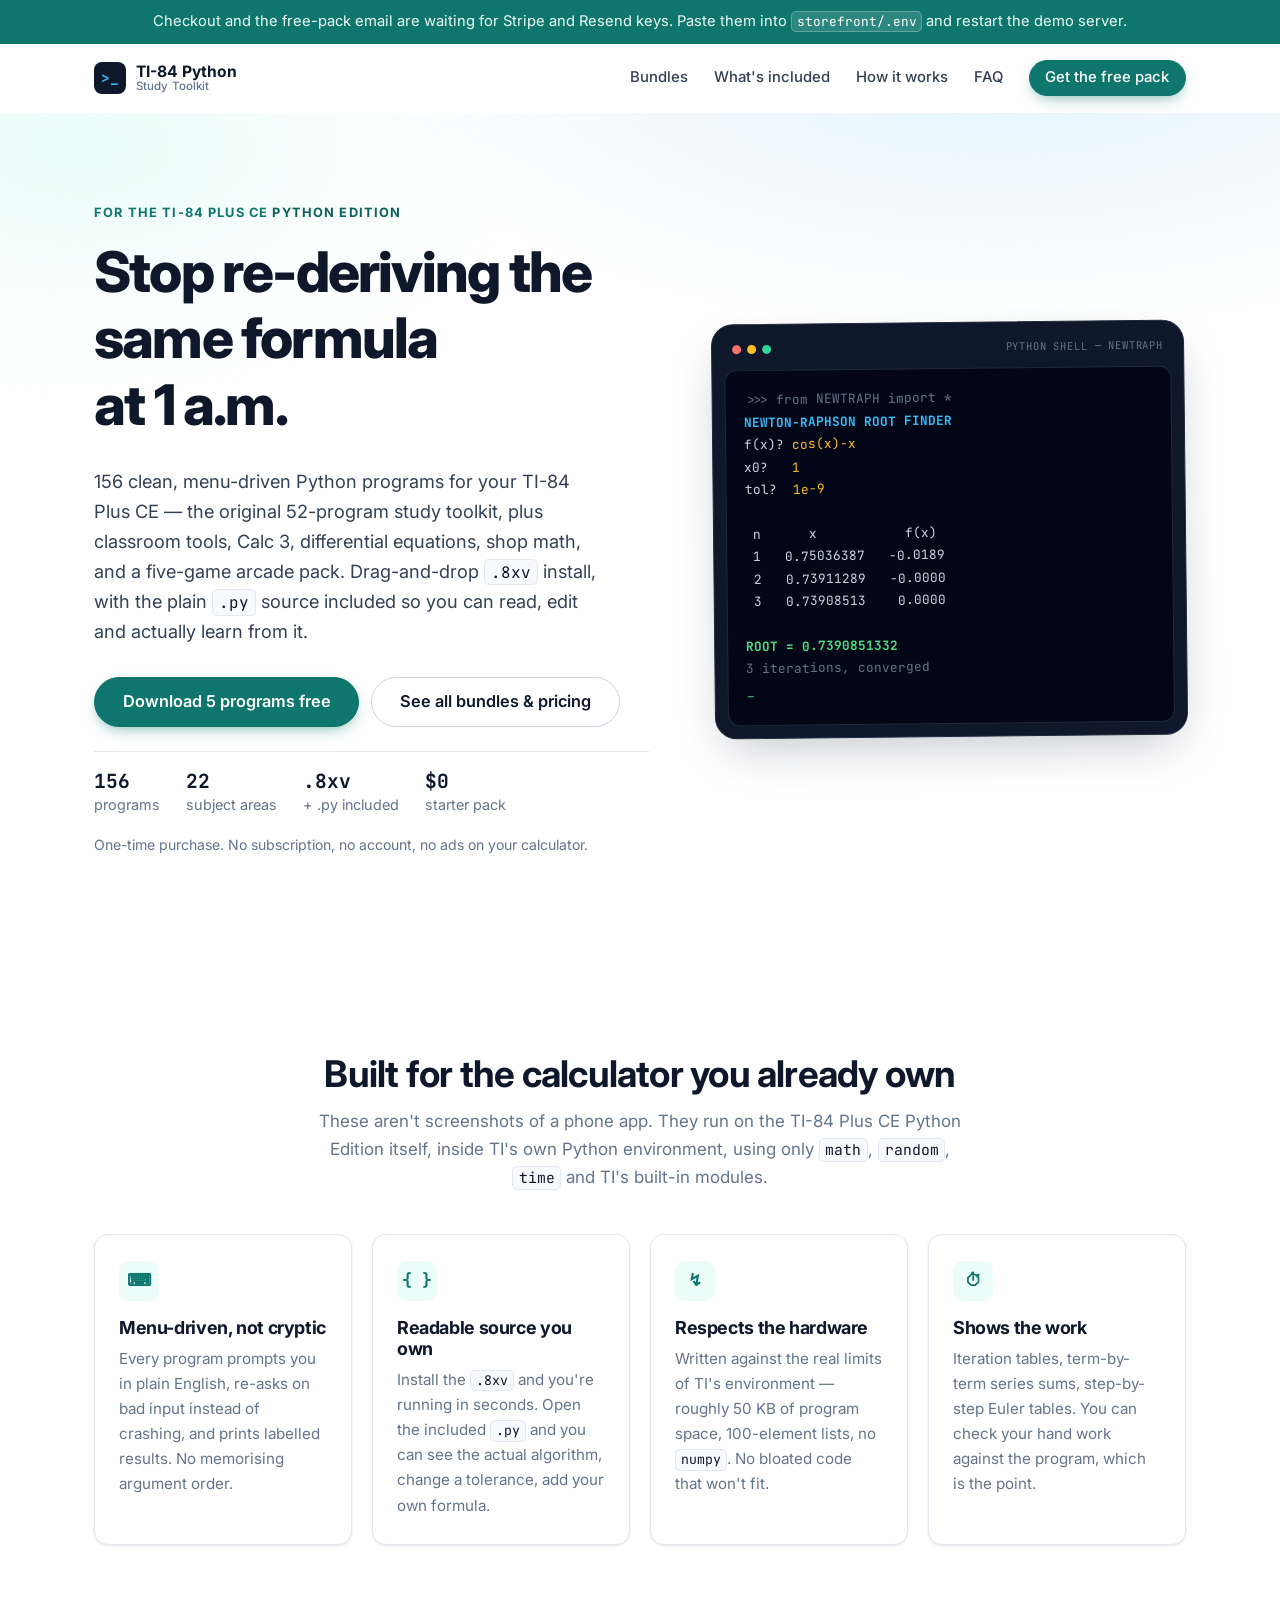
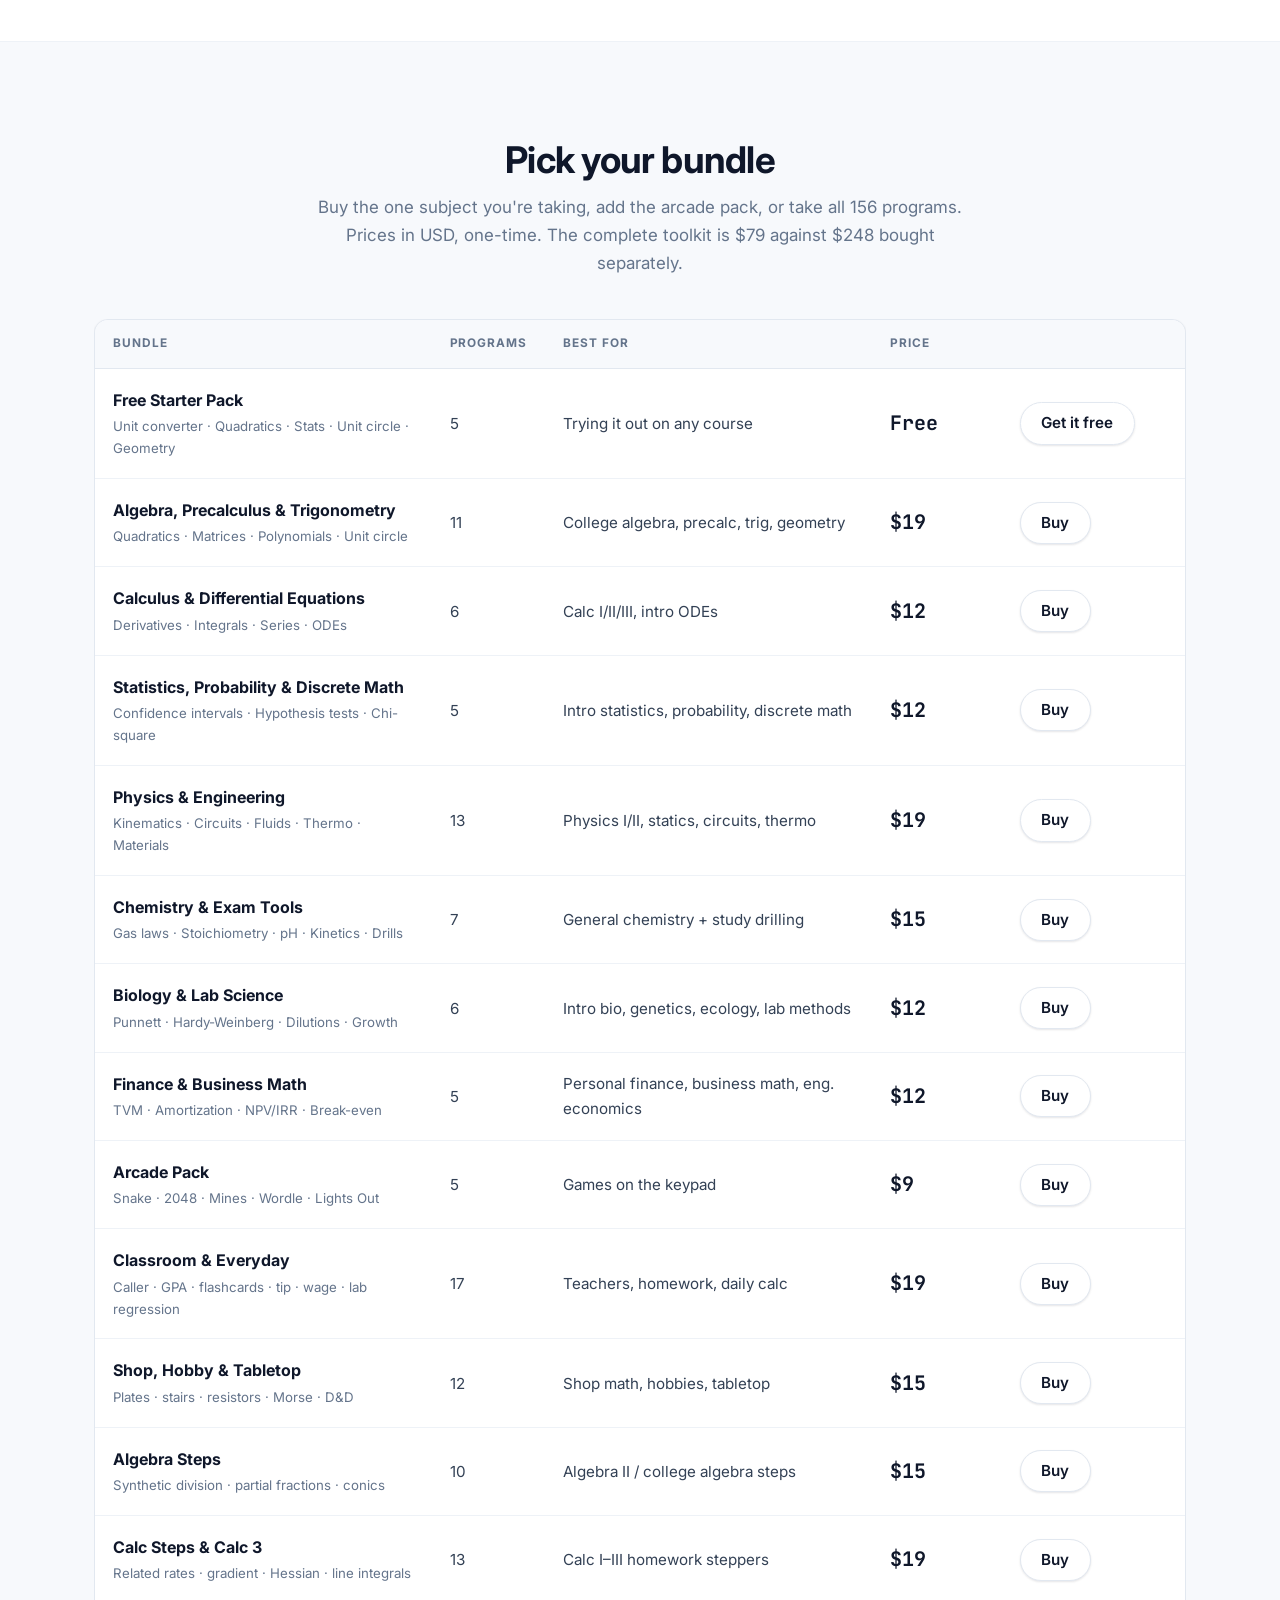
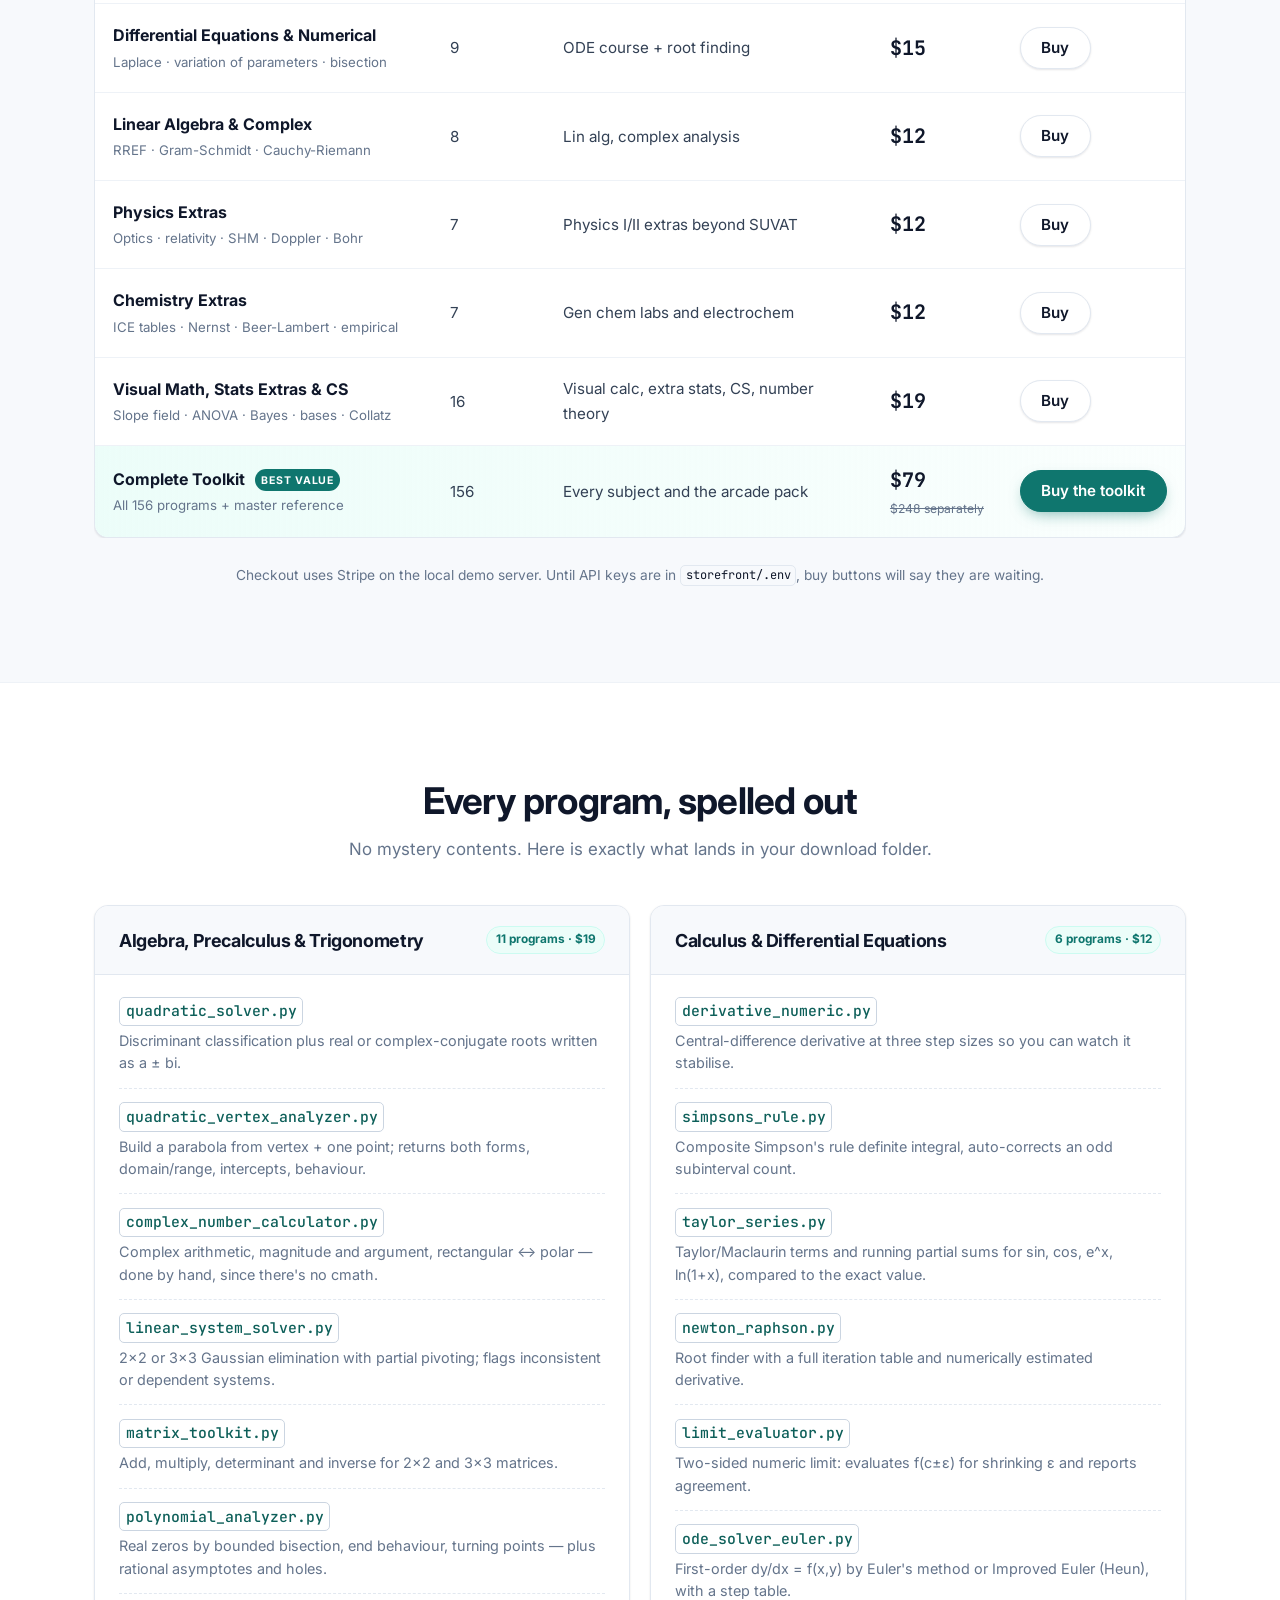
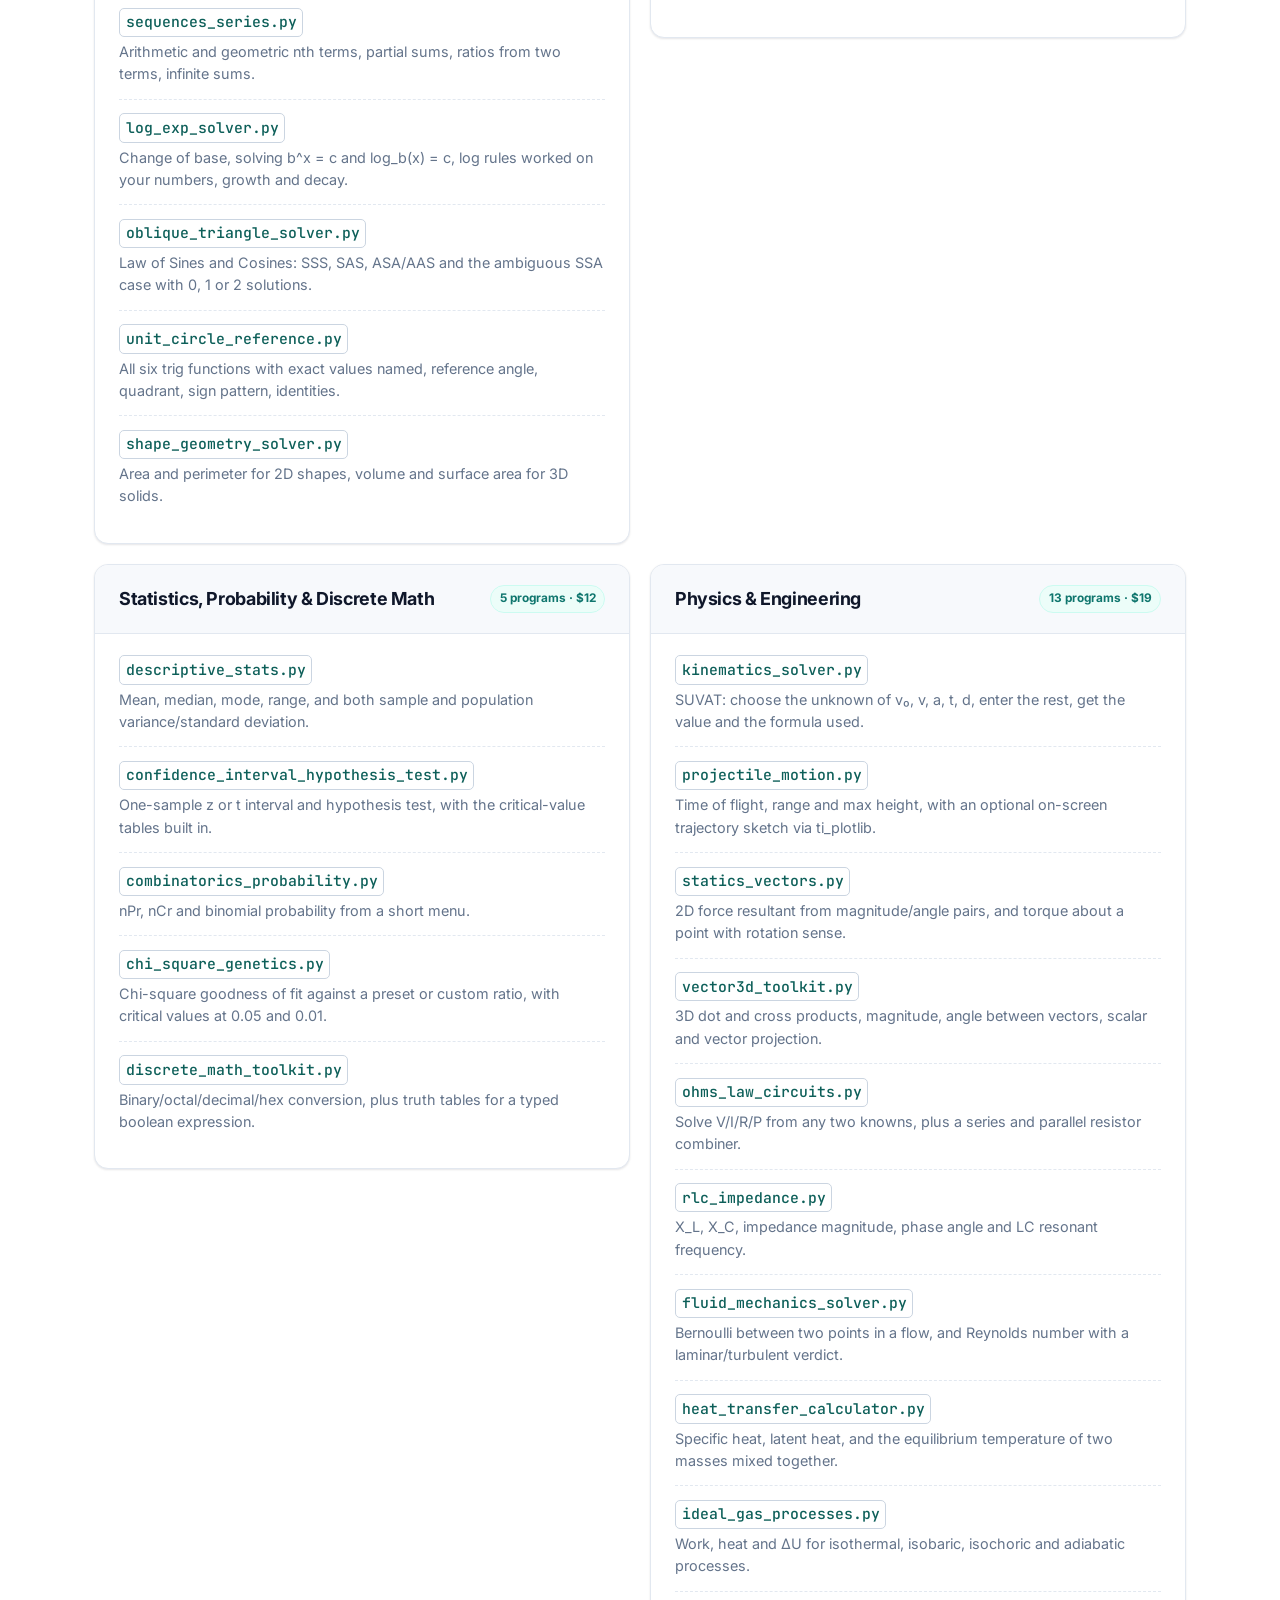
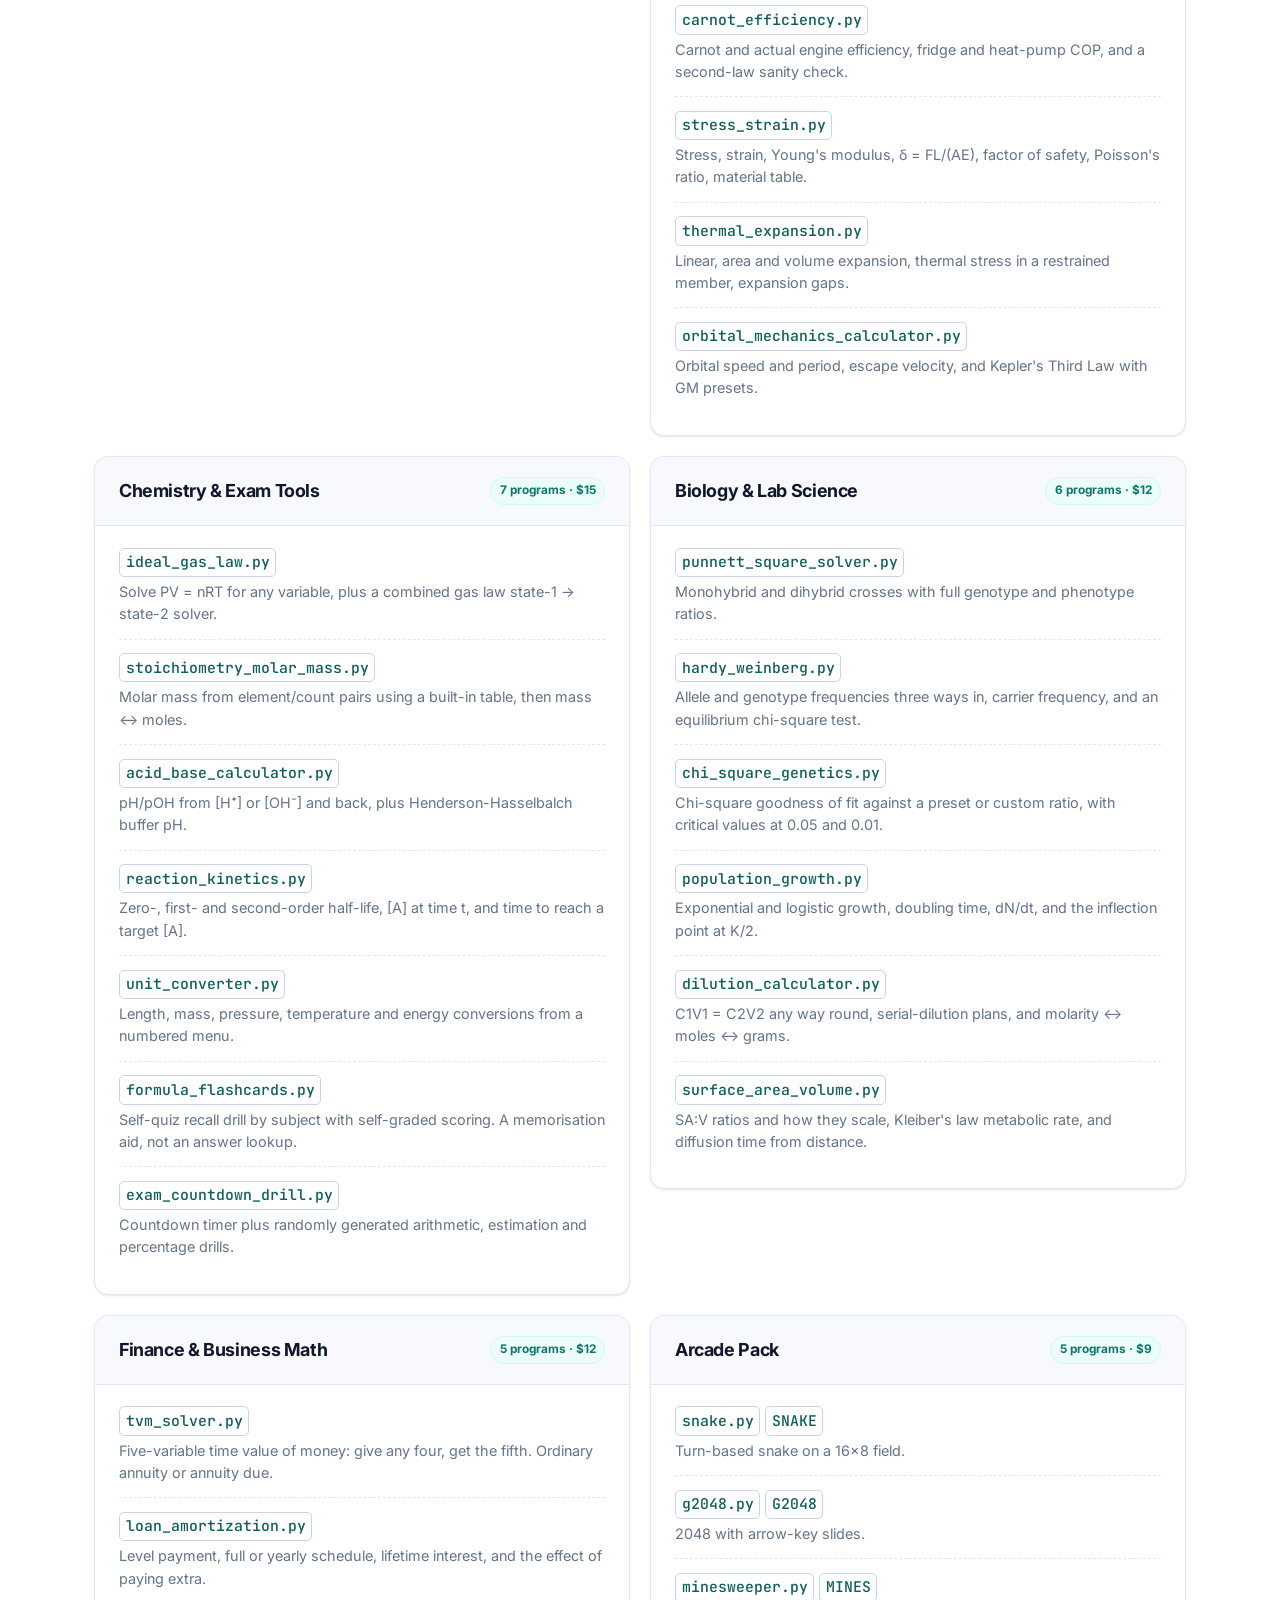
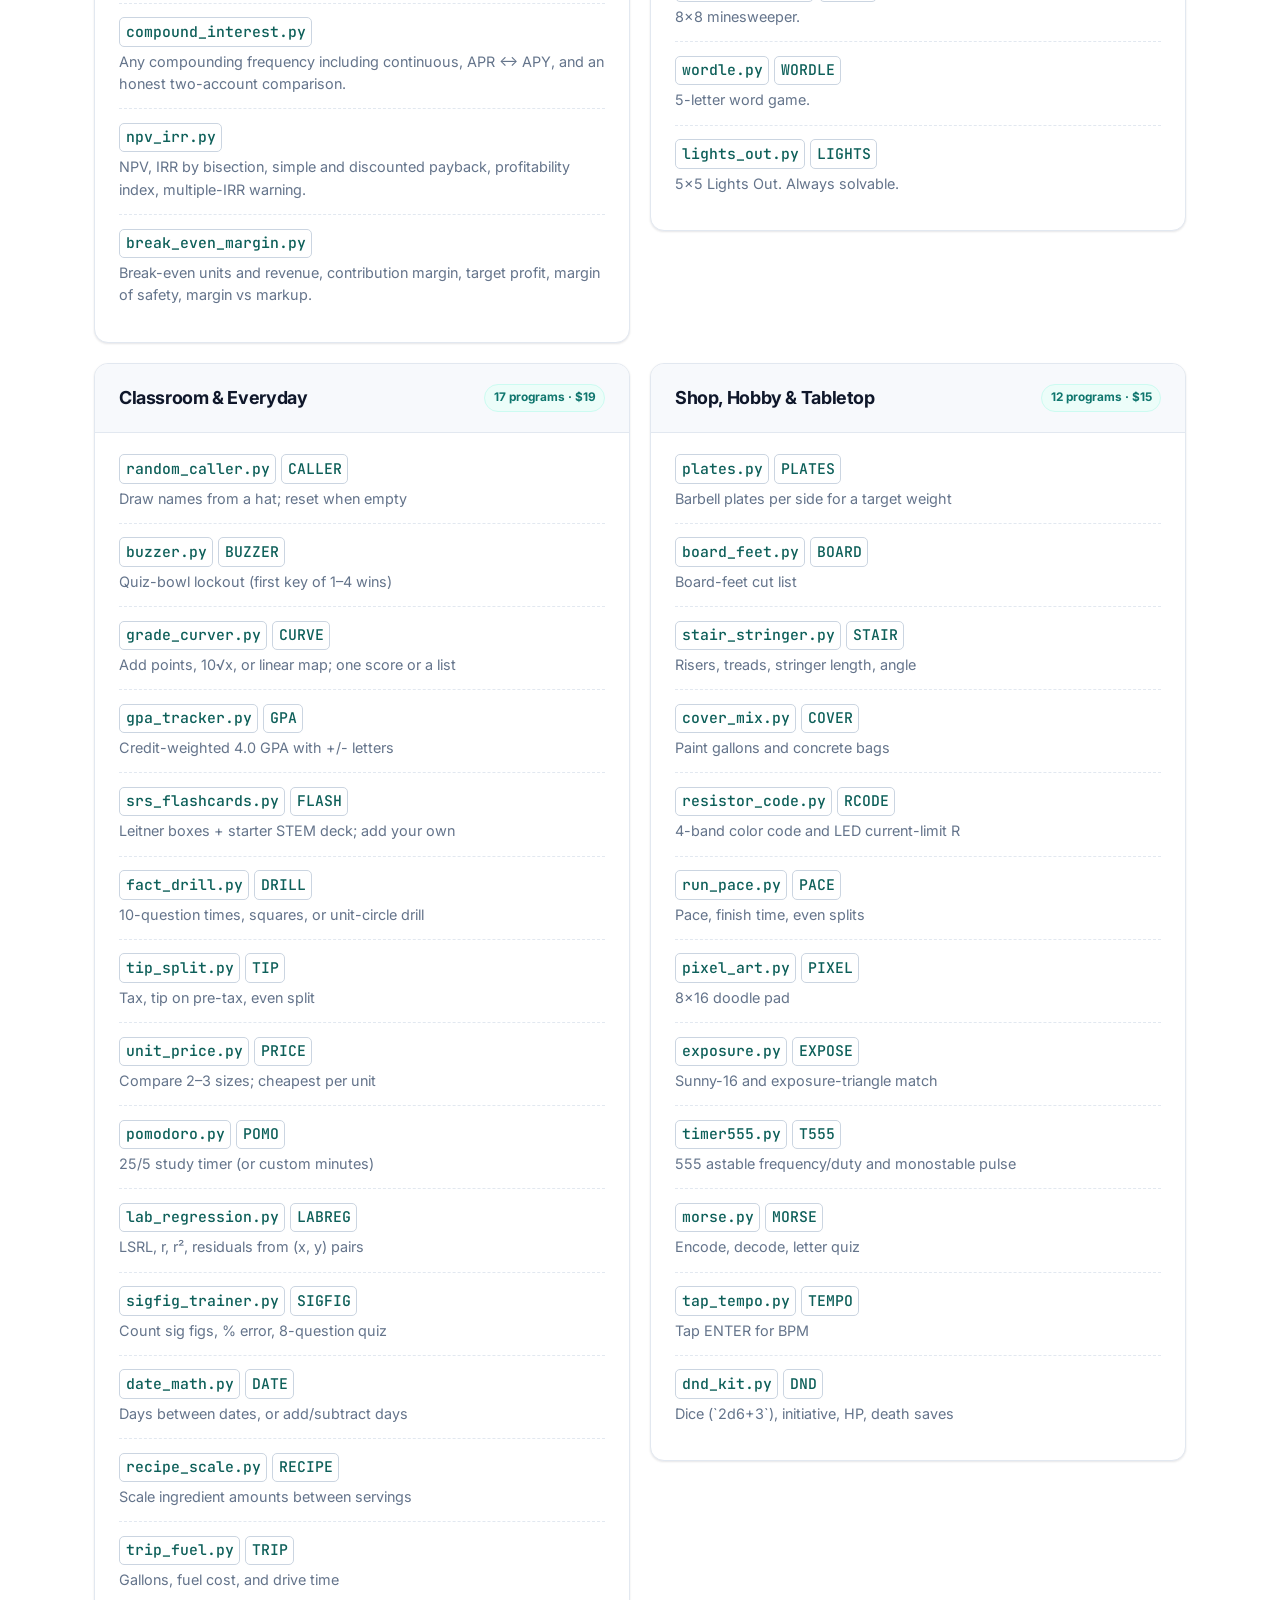
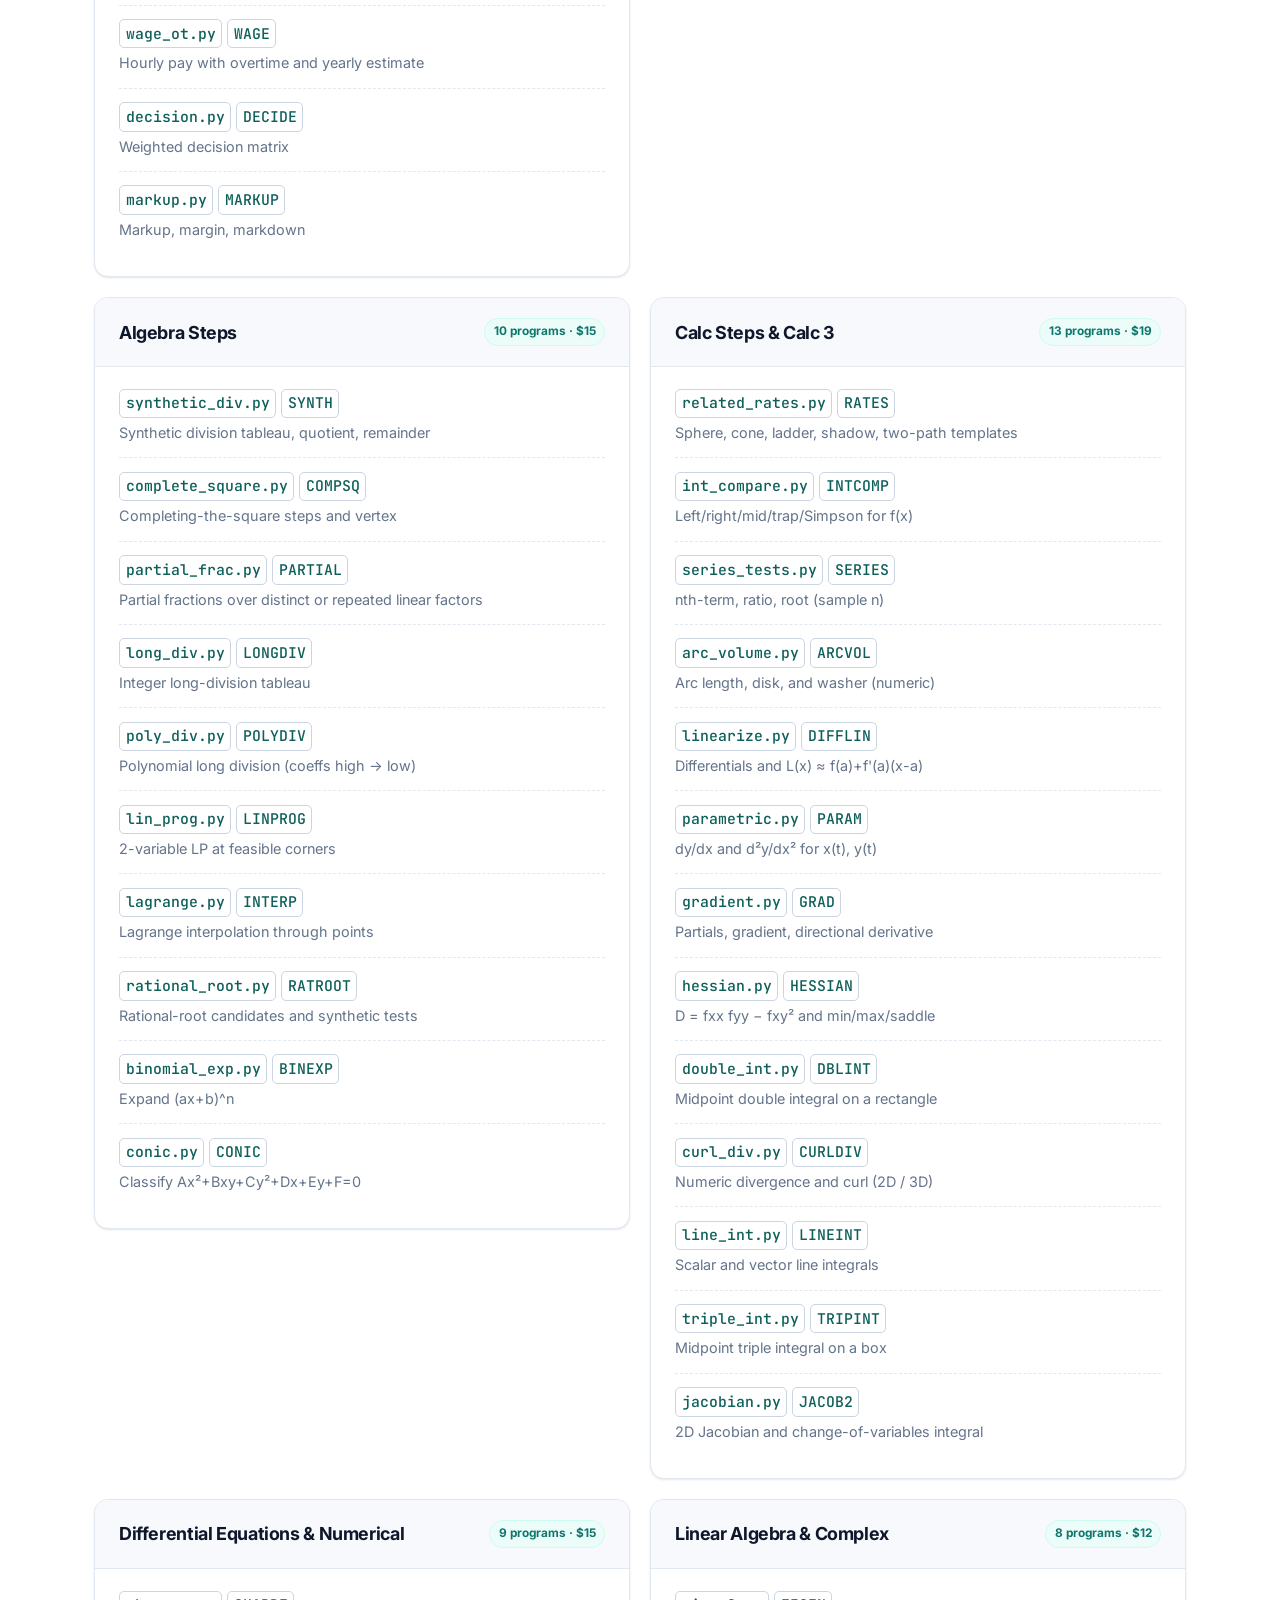
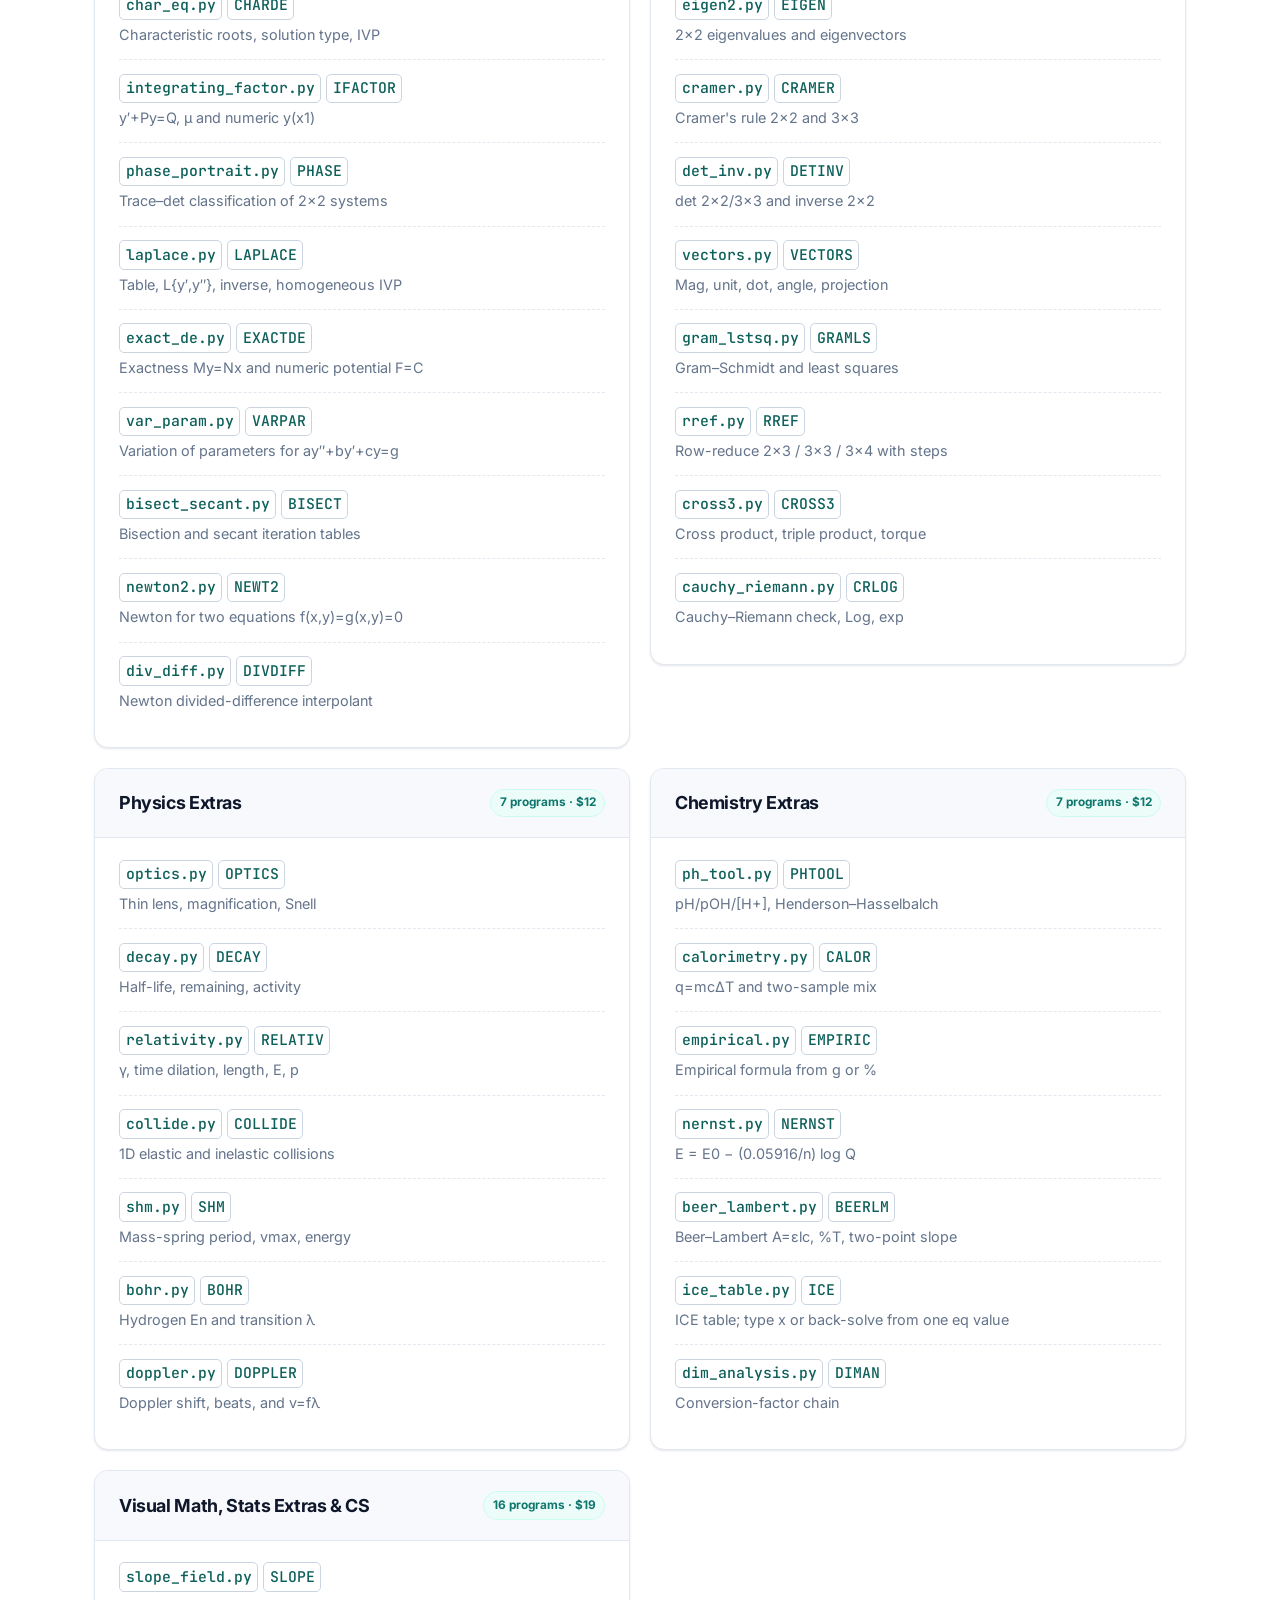
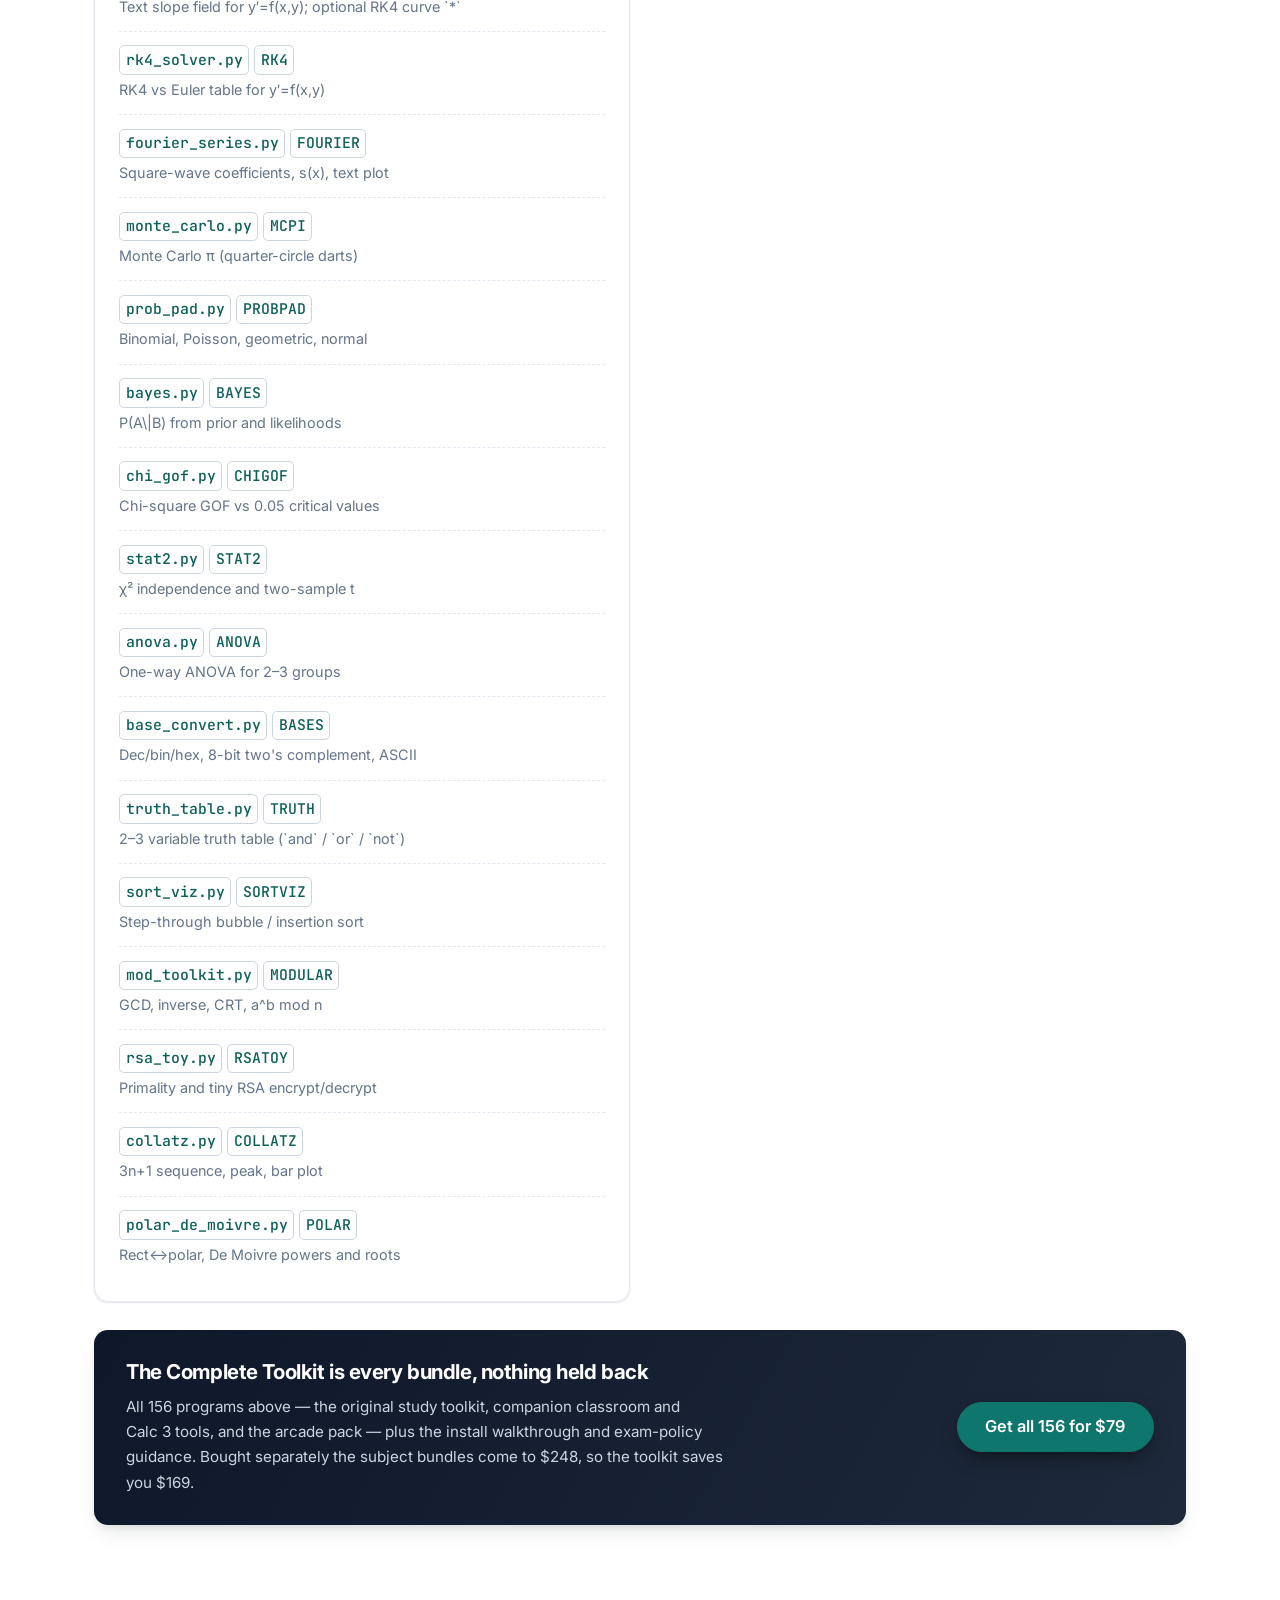
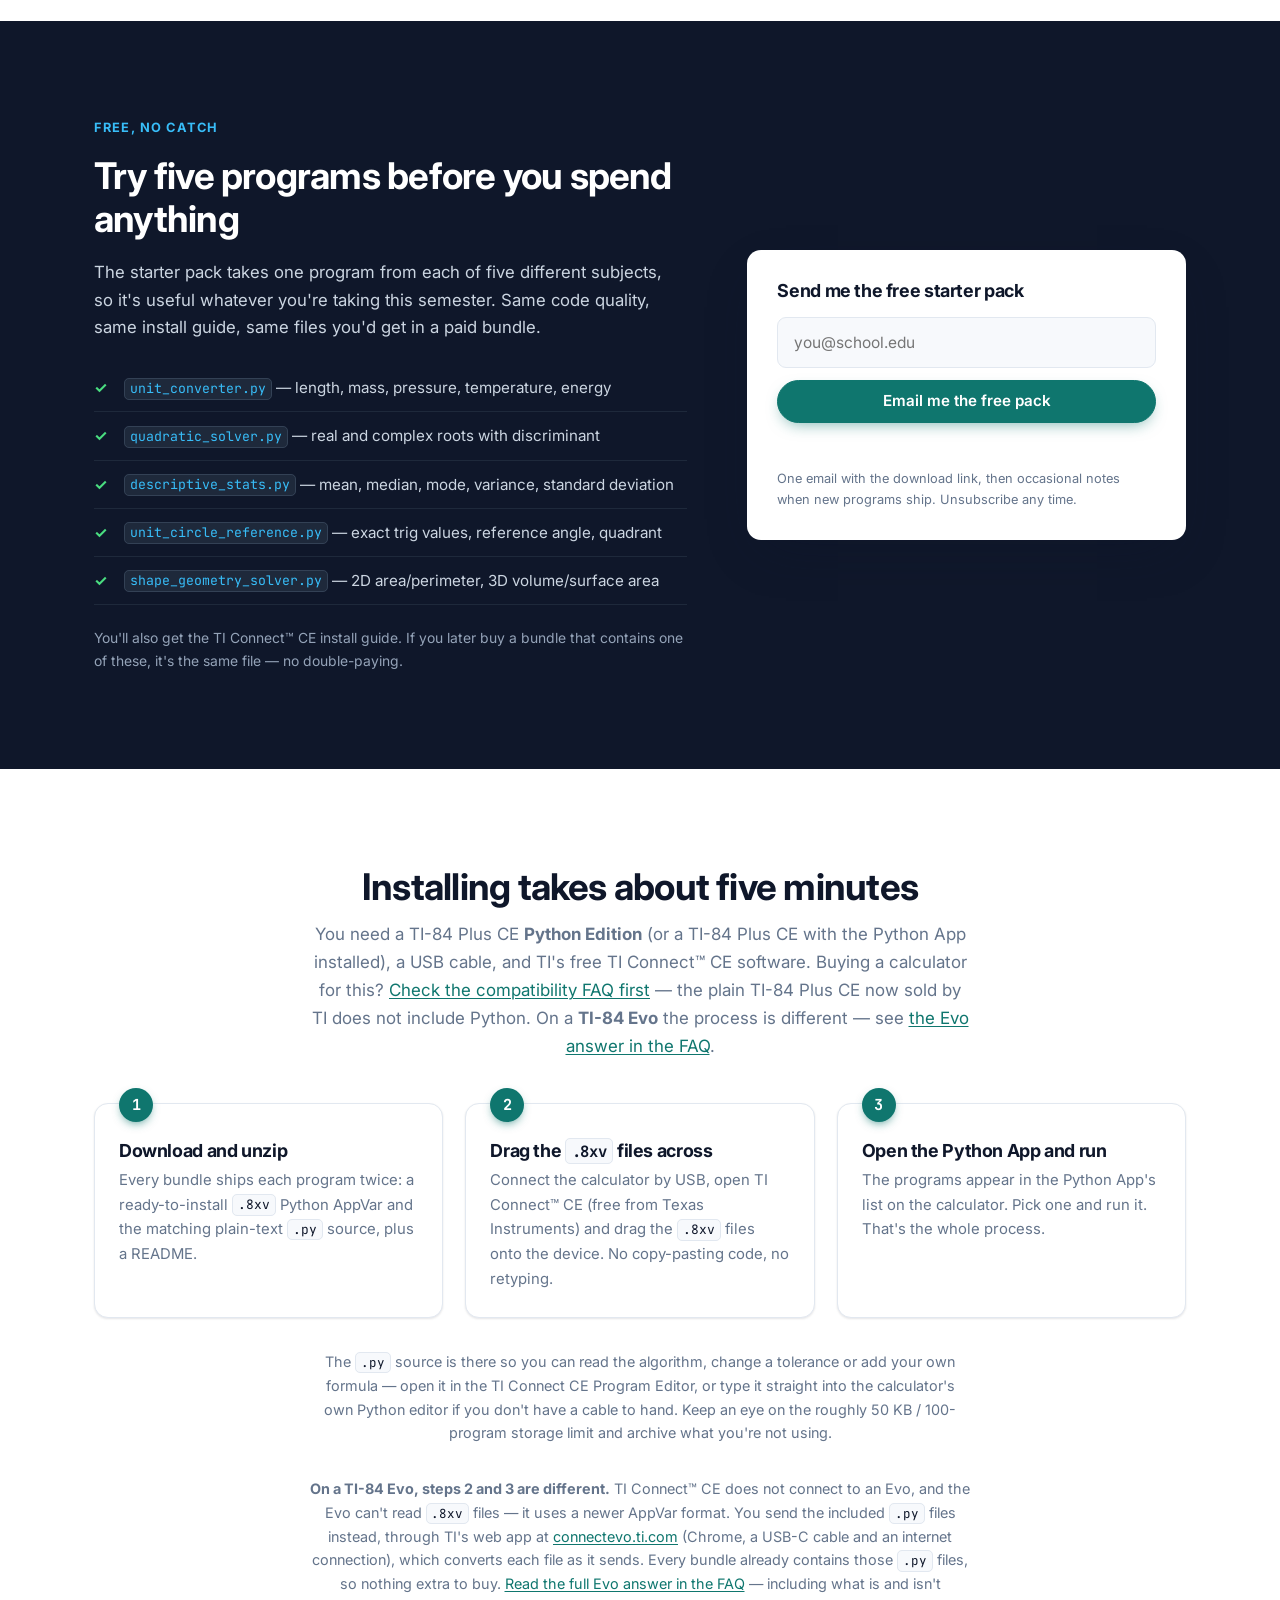
==== commit 37704fe1: "List all 156 current programs on the storefront and wait for Stripe/email keys. Co-authored-by: Curs" ====
--- a/storefront/index.html
+++ b/storefront/index.html
@@ -9,25 +9,23 @@
      No build step. Just index.html + styles.css + main.js.
 
      BEFORE YOU PUBLISH, DO THESE THREE THINGS:
-       1. Replace every  href="#"  on a link with class "js-buy" with the real
-          Gumroad or Etsy product URL. Each one is flagged with a "BUY LINK"
-          comment on the line above it, so search this file for: BUY LINK
-       2. Replace the form action in the "Free Starter Pack" section with your
-          real Gumroad free-product URL or email provider form endpoint.
-       3. Update the canonical URL and og:url below to your real domain.
+       Checkout is Stripe (local demo server: python storefront/serve.py).
+       Paste STRIPE_SECRET_KEY and RESEND_API_KEY into storefront/.env
+       (copy from .env.example). Until those keys exist, buy and email
+       buttons explain that they are waiting.
 
      See DEPLOY.md for hosting and SETUP_CHECKLIST.md for store setup.
 -->
 
-<title>TI-84 Plus CE Python Programs — 52-Program Study Toolkit</title>
-<meta name="description" content="52 ready-to-install Python programs for the TI-84 Plus CE Python Edition: calculus, algebra, stats, physics, chemistry and more. Free 5-program starter pack.">
+<title>TI-84 Python Programs — 156-Program Toolkit</title>
+<meta name="description" content="156 Python programs for the TI-84 Plus CE Python Edition: calculus, physics, chemistry, classroom tools and arcade games. Free 5-program starter pack.">
 <meta name="author" content="TI-84 Python Study Toolkit">
-<link rel="canonical" href="https://condod.github.io/TI-84-Python-Test-Tools-and-Study/storefront/">
+<link rel="canonical" href="https://condod.github.io/TI-84-Python-Test-Tools-and-Study/">
 
 <meta property="og:type" content="website">
-<meta property="og:title" content="TI-84 Plus CE Python Programs — 52-Program Study Toolkit">
-<meta property="og:description" content="52 ready-to-install Python programs for the TI-84 Plus CE Python Edition. Free 5-program starter pack, $12–$19 subject bundles, $49 complete toolkit.">
-<meta property="og:url" content="https://condod.github.io/TI-84-Python-Test-Tools-and-Study/storefront/">
+<meta property="og:title" content="TI-84 Python Programs — 156-Program Toolkit">
+<meta property="og:description" content="156 Python programs for the TI-84 Plus CE Python Edition. Free starter pack, subject bundles, arcade games, $79 complete toolkit.">
+<meta property="og:url" content="https://condod.github.io/TI-84-Python-Test-Tools-and-Study/">
 <meta name="twitter:card" content="summary_large_image">
 
 <link rel="icon" href="data:image/svg+xml,<svg xmlns='http://www.w3.org/2000/svg' viewBox='0 0 32 32'><rect width='32' height='32' rx='7' fill='%230f172a'/><text x='16' y='23' font-size='19' font-family='monospace' fill='%2338bdf8' text-anchor='middle'>&gt;_</text></svg>">
@@ -40,6 +38,11 @@
 <body>
 
 <a class="skip-link" href="#main">Skip to content</a>
+
+<div class="demo-banner" id="demoBanner" hidden>
+  Checkout and the free-pack email are waiting for Stripe and Resend keys.
+  Paste them into <code>storefront/.env</code> and restart the demo server.
+</div>
 
 <header class="site-header" id="siteHeader">
   <div class="wrap header-inner">
@@ -71,9 +74,9 @@
         <p class="eyebrow">For the TI-84 Plus CE <strong>Python Edition</strong></p>
         <h1>Stop re-deriving the same formula<br class="br-lg"> at 1&nbsp;a.m.</h1>
         <p class="lede">
-          52 clean, menu-driven Python programs for your TI-84 Plus CE — numeric derivatives,
-          Simpson's rule, matrices, hypothesis tests, kinematics, RLC impedance, thermodynamics,
-          gas laws, pH, Punnett squares and loan amortization.
+          156 clean, menu-driven Python programs for your TI-84 Plus CE — the original 52-program
+          study toolkit, plus classroom tools, Calc 3, differential equations, shop math,
+          and a five-game arcade pack.
           Drag-and-drop <code>.8xv</code> install, with the plain <code>.py</code> source
           included so you can read, edit and actually learn from it.
         </p>
@@ -84,8 +87,8 @@
         </div>
 
         <ul class="trust-row">
-          <li><strong>52</strong> programs</li>
-          <li><strong>13</strong> subject areas</li>
+          <li><strong>156</strong> programs</li>
+          <li><strong>22</strong> subject areas</li>
           <li><strong>.8xv</strong> + .py included</li>
           <li><strong>$0</strong> starter pack</li>
         </ul>
@@ -161,9 +164,8 @@
     <div class="wrap">
       <h2 class="section-title">Pick your bundle</h2>
       <p class="section-lede">
-        Buy the one subject you're taking, or take all 52 programs for about the price of three
-        subject bundles. Prices in USD, one-time. Bundles are priced by size, so the bigger the
-        bundle the less each program costs.
+        Buy the one subject you're taking, add the arcade pack, or take all 156 programs.
+        Prices in USD, one-time. The complete toolkit is $79 against $248 bought separately.
       </p>
 
       <!-- Desktop comparison table -->
@@ -179,172 +181,23 @@
               <th scope="col"><span class="visually-hidden">Buy</span></th>
             </tr>
           </thead>
-          <tbody>
+          <tbody id="bundleRows">
             <tr>
-              <th scope="row"><span class="tbl-name">Free Starter Pack</span><span class="tbl-sub">Unit converter · Quadratics · Stats · Unit circle · Geometry</span></th>
-              <td>5</td>
-              <td>Trying it out on any course</td>
-              <td class="price-cell"><span class="price">Free</span></td>
-              <!-- BUY LINK: this one should point at your Gumroad $0 / "pay what you want" product,
-                   or leave it as #free to use the on-page email form below. -->
-              <td><a class="btn btn-outline js-buy" href="#free">Get it free</a></td>
-            </tr>
-            <tr>
-              <th scope="row"><span class="tbl-name">Algebra, Precalculus &amp; Trigonometry</span><span class="tbl-sub">Quadratics · Matrices · Polynomials · Unit circle</span></th>
-              <td>11</td>
-              <td>College algebra, precalc, trig, geometry</td>
-              <td class="price-cell"><span class="price">$19</span></td>
-              <!-- BUY LINK: paste your Gumroad product URL, e.g.
-                   https://YOURNAME.gumroad.com/l/ti84-algebra-precalc
-                   (or the Etsy listing URL if you sell it there instead) -->
-              <td><a class="btn btn-outline js-buy" href="#">Buy</a></td>
-            </tr>
-            <tr>
-              <th scope="row"><span class="tbl-name">Calculus &amp; Differential Equations</span><span class="tbl-sub">Derivatives · Integrals · Series · ODEs</span></th>
-              <td>6</td>
-              <td>Calc I/II/III, intro ODEs</td>
-              <td class="price-cell"><span class="price">$12</span></td>
-              <!-- BUY LINK: https://YOURNAME.gumroad.com/l/ti84-calculus -->
-              <td><a class="btn btn-outline js-buy" href="#">Buy</a></td>
-            </tr>
-            <tr>
-              <th scope="row"><span class="tbl-name">Statistics, Probability &amp; Discrete Math</span><span class="tbl-sub">Confidence intervals · Hypothesis tests · Chi-square</span></th>
-              <td>5</td>
-              <td>Intro statistics, probability, discrete math</td>
-              <td class="price-cell"><span class="price">$12</span></td>
-              <!-- BUY LINK: https://YOURNAME.gumroad.com/l/ti84-stats -->
-              <td><a class="btn btn-outline js-buy" href="#">Buy</a></td>
-            </tr>
-            <tr>
-              <th scope="row"><span class="tbl-name">Physics &amp; Engineering</span><span class="tbl-sub">Kinematics · Circuits · Fluids · Thermo · Materials</span></th>
-              <td>13</td>
-              <td>Physics I/II, statics, circuits, thermo</td>
-              <td class="price-cell"><span class="price">$19</span></td>
-              <!-- BUY LINK: https://YOURNAME.gumroad.com/l/ti84-physics -->
-              <td><a class="btn btn-outline js-buy" href="#">Buy</a></td>
-            </tr>
-            <tr>
-              <th scope="row"><span class="tbl-name">Chemistry &amp; Exam Tools</span><span class="tbl-sub">Gas laws · Stoichiometry · pH · Kinetics · Drills</span></th>
-              <td>7</td>
-              <td>General chemistry + study drilling</td>
-              <td class="price-cell"><span class="price">$15</span></td>
-              <!-- BUY LINK: https://YOURNAME.gumroad.com/l/ti84-chemistry -->
-              <td><a class="btn btn-outline js-buy" href="#">Buy</a></td>
-            </tr>
-            <tr>
-              <th scope="row"><span class="tbl-name">Biology &amp; Lab Science</span><span class="tbl-sub">Punnett · Hardy-Weinberg · Dilutions · Growth</span></th>
-              <td>6</td>
-              <td>Intro bio, genetics, ecology, lab methods</td>
-              <td class="price-cell"><span class="price">$12</span></td>
-              <!-- BUY LINK: https://YOURNAME.gumroad.com/l/ti84-biology -->
-              <td><a class="btn btn-outline js-buy" href="#">Buy</a></td>
-            </tr>
-            <tr>
-              <th scope="row"><span class="tbl-name">Finance &amp; Business Math</span><span class="tbl-sub">TVM · Amortization · NPV/IRR · Break-even</span></th>
-              <td>5</td>
-              <td>Personal finance, business math, eng. economics</td>
-              <td class="price-cell"><span class="price">$12</span></td>
-              <!-- BUY LINK: https://YOURNAME.gumroad.com/l/ti84-finance -->
-              <td><a class="btn btn-outline js-buy" href="#">Buy</a></td>
-            </tr>
-            <tr class="row-featured">
-              <th scope="row">
-                <span class="tbl-name">Complete Toolkit <span class="tag tag-best">Best value</span></span>
-                <span class="tbl-sub">All 52 programs + full master reference guide</span>
-              </th>
-              <td>52</td>
-              <td>Multiple STEM courses in one semester</td>
-              <td class="price-cell"><span class="price">$49</span><span class="price-was">$101 separately</span></td>
-              <!-- BUY LINK: https://YOURNAME.gumroad.com/l/ti84-complete -->
-              <td><a class="btn btn-primary js-buy" href="#">Buy the toolkit</a></td>
+              <th scope="row"><span class="tbl-name">Loading catalog…</span></th>
+              <td></td><td></td><td></td><td></td>
             </tr>
           </tbody>
         </table>
       </div>
 
-      <!-- Mobile card view of the same data -->
-      <div class="price-cards">
-        <article class="price-card">
-          <h3>Free Starter Pack</h3>
-          <p class="pc-price">Free</p>
-          <p class="pc-meta">5 programs · any course</p>
-          <p class="pc-desc">Unit converter, quadratic solver, descriptive stats, unit circle, geometry.</p>
-          <!-- BUY LINK (mobile duplicate of the free pack link above) -->
-          <a class="btn btn-outline btn-block js-buy" href="#free">Get it free</a>
-        </article>
-        <article class="price-card">
-          <h3>Algebra, Precalc &amp; Trig</h3>
-          <p class="pc-price">$19</p>
-          <p class="pc-meta">11 programs · college algebra, precalc, trig</p>
-          <p class="pc-desc">Quadratics, matrices, linear systems, polynomials, sequences, logs, triangles, unit circle, geometry.</p>
-          <!-- BUY LINK: https://YOURNAME.gumroad.com/l/ti84-algebra-precalc -->
-          <a class="btn btn-outline btn-block js-buy" href="#">Buy</a>
-        </article>
-        <article class="price-card">
-          <h3>Calculus &amp; Diff Eq</h3>
-          <p class="pc-price">$12</p>
-          <p class="pc-meta">6 programs · Calc I–III, ODEs</p>
-          <p class="pc-desc">Derivatives, Simpson's rule, Taylor series, Newton-Raphson, limits, Euler ODEs.</p>
-          <!-- BUY LINK: https://YOURNAME.gumroad.com/l/ti84-calculus -->
-          <a class="btn btn-outline btn-block js-buy" href="#">Buy</a>
-        </article>
-        <article class="price-card">
-          <h3>Statistics &amp; Probability</h3>
-          <p class="pc-price">$12</p>
-          <p class="pc-meta">5 programs · intro stats, probability</p>
-          <p class="pc-desc">Descriptive stats, confidence intervals, hypothesis tests, chi-square, combinatorics, truth tables.</p>
-          <!-- BUY LINK: https://YOURNAME.gumroad.com/l/ti84-stats -->
-          <a class="btn btn-outline btn-block js-buy" href="#">Buy</a>
-        </article>
-        <article class="price-card">
-          <h3>Physics &amp; Engineering</h3>
-          <p class="pc-price">$19</p>
-          <p class="pc-meta">13 programs · physics, statics, circuits, thermo</p>
-          <p class="pc-desc">SUVAT, projectiles, Ohm's law, RLC, 3D vectors, fluids, calorimetry, gas processes, Carnot, stress-strain, orbits.</p>
-          <!-- BUY LINK: https://YOURNAME.gumroad.com/l/ti84-physics -->
-          <a class="btn btn-outline btn-block js-buy" href="#">Buy</a>
-        </article>
-        <article class="price-card">
-          <h3>Chemistry &amp; Exam Tools</h3>
-          <p class="pc-price">$15</p>
-          <p class="pc-meta">7 programs · gen chem + study drills</p>
-          <p class="pc-desc">Gas laws, molar mass, pH/buffers, reaction kinetics, unit converter, formula flashcards, timer.</p>
-          <!-- BUY LINK: https://YOURNAME.gumroad.com/l/ti84-chemistry -->
-          <a class="btn btn-outline btn-block js-buy" href="#">Buy</a>
-        </article>
-        <article class="price-card">
-          <h3>Biology &amp; Lab Science</h3>
-          <p class="pc-price">$12</p>
-          <p class="pc-meta">6 programs · intro bio, genetics, ecology</p>
-          <p class="pc-desc">Punnett squares, Hardy-Weinberg, chi-square, population growth, dilutions, SA:V scaling.</p>
-          <!-- BUY LINK: https://YOURNAME.gumroad.com/l/ti84-biology -->
-          <a class="btn btn-outline btn-block js-buy" href="#">Buy</a>
-        </article>
-        <article class="price-card">
-          <h3>Finance &amp; Business Math</h3>
-          <p class="pc-price">$12</p>
-          <p class="pc-meta">5 programs · finance, business math</p>
-          <p class="pc-desc">Time value of money, loan amortization, compound interest, NPV/IRR, break-even and margins.</p>
-          <!-- BUY LINK: https://YOURNAME.gumroad.com/l/ti84-finance -->
-          <a class="btn btn-outline btn-block js-buy" href="#">Buy</a>
-        </article>
-        <article class="price-card pc-featured">
-          <h3>Complete Toolkit <span class="tag tag-best">Best value</span></h3>
-          <p class="pc-price">$49 <span class="pc-was">$101 separately</span></p>
-          <p class="pc-meta">All 52 programs · every subject</p>
-          <p class="pc-desc">The entire library plus the full master reference guide for every program.</p>
-          <!-- BUY LINK: https://YOURNAME.gumroad.com/l/ti84-complete -->
-          <a class="btn btn-primary btn-block js-buy" href="#">Buy the toolkit</a>
-        </article>
-      </div>
-
-      <p class="fineprint">
-        Buying on Etsy instead? Etsy listings may be priced slightly differently to account for
-        that marketplace's fees. Same files either way.
-      </p>
-    </div>
-  </section>
-
+      <div class="price-cards" id="priceCards"></div>
+
+      <p class="fineprint" id="buy">
+        Checkout uses Stripe on the local demo server. Until API keys are in
+        <code>storefront/.env</code>, buy buttons will say they are waiting.
+      </p>
+    </div>
+  </section>
   <!-- ================= WHAT'S INCLUDED ================= -->
   <section class="section" id="included">
     <div class="wrap">
@@ -353,137 +206,33 @@
         No mystery contents. Here is exactly what lands in your download folder.
       </p>
 
-      <div class="cards cards-2 include-grid">
-
-        <article class="card include-card">
-          <header class="include-head">
-            <h3>Algebra, Precalculus &amp; Trigonometry</h3>
-            <span class="pill">11 programs · $19</span>
-          </header>
-          <ul class="prog-list">
-            <li><code>quadratic_solver.py</code><span>Discriminant classification plus real or complex-conjugate roots written as a ± bi.</span></li>
-            <li><code>quadratic_vertex_analyzer.py</code><span>Build a parabola from vertex + one point; returns both forms, domain/range, intercepts, behaviour.</span></li>
-            <li><code>complex_number_calculator.py</code><span>Complex arithmetic, magnitude and argument, rectangular ↔ polar — done by hand, since there's no cmath.</span></li>
-            <li><code>linear_system_solver.py</code><span>2×2 or 3×3 Gaussian elimination with partial pivoting; flags inconsistent or dependent systems.</span></li>
-            <li><code>matrix_toolkit.py</code><span>Add, multiply, determinant and inverse for 2×2 and 3×3 matrices.</span></li>
-            <li><code>polynomial_analyzer.py</code><span>Real zeros by bounded bisection, end behaviour, turning points — plus rational asymptotes and holes.</span></li>
-            <li><code>sequences_series.py</code><span>Arithmetic and geometric nth terms, partial sums, ratios from two terms, infinite sums.</span></li>
-            <li><code>log_exp_solver.py</code><span>Change of base, solving b^x = c and log_b(x) = c, log rules worked on your numbers, growth and decay.</span></li>
-            <li><code>oblique_triangle_solver.py</code><span>Law of Sines and Cosines: SSS, SAS, ASA/AAS and the ambiguous SSA case with 0, 1 or 2 solutions.</span></li>
-            <li><code>unit_circle_reference.py</code><span>All six trig functions with exact values named, reference angle, quadrant, sign pattern, identities.</span></li>
-            <li><code>shape_geometry_solver.py</code><span>Area and perimeter for 2D shapes, volume and surface area for 3D solids.</span></li>
-          </ul>
+      <div class="cards cards-2 include-grid" id="includeGrid">
+        <p class="section-lede" id="includePlaceholder">Loading every program…</p>
+      </div>
+      <template id="catalogClasses">
+        <article class="price-card pc-featured include-card">
+          <header class="include-head"></header>
+          <ul class="prog-list"></ul>
+          <p class="pc-price pc-meta pc-desc pc-was"></p>
+          <span class="pill tag tag-best tbl-sub"></span>
+          <span class="price price-was"></span>
+          <td class="price-cell"></td>
+          <tr class="row-featured"></tr>
+          <a class="btn btn-outline">Buy</a>
         </article>
-
-        <article class="card include-card">
-          <header class="include-head">
-            <h3>Calculus &amp; Differential Equations</h3>
-            <span class="pill">6 programs · $12</span>
-          </header>
-          <ul class="prog-list">
-            <li><code>derivative_numeric.py</code><span>Central-difference derivative at three step sizes so you can watch it stabilise.</span></li>
-            <li><code>simpsons_rule.py</code><span>Composite Simpson's rule definite integral, auto-corrects an odd subinterval count.</span></li>
-            <li><code>taylor_series.py</code><span>Taylor/Maclaurin terms and running partial sums for sin, cos, e^x, ln(1+x), compared to the exact value.</span></li>
-            <li><code>newton_raphson.py</code><span>Root finder with a full iteration table and numerically estimated derivative.</span></li>
-            <li><code>limit_evaluator.py</code><span>Two-sided numeric limit: evaluates f(c±ε) for shrinking ε and reports agreement.</span></li>
-            <li><code>ode_solver_euler.py</code><span>First-order dy/dx = f(x,y) by Euler's method or Improved Euler (Heun), with a step table.</span></li>
-          </ul>
-        </article>
-
-        <article class="card include-card">
-          <header class="include-head">
-            <h3>Statistics, Probability &amp; Discrete Math</h3>
-            <span class="pill">5 programs · $12</span>
-          </header>
-          <ul class="prog-list">
-            <li><code>descriptive_stats.py</code><span>Mean, median, mode, range, and both sample and population variance/standard deviation.</span></li>
-            <li><code>confidence_interval_hypothesis_test.py</code><span>One-sample z or t interval and hypothesis test, with the critical-value tables built in.</span></li>
-            <li><code>combinatorics_probability.py</code><span>nPr, nCr and binomial probability from a short menu.</span></li>
-            <li><code>chi_square_genetics.py</code><span>Chi-square goodness of fit against a preset or custom ratio, with critical values at 0.05 and 0.01.</span></li>
-            <li><code>discrete_math_toolkit.py</code><span>Binary/octal/decimal/hex conversion, plus truth tables for a typed boolean expression.</span></li>
-          </ul>
-        </article>
-
-        <article class="card include-card">
-          <header class="include-head">
-            <h3>Physics &amp; Engineering</h3>
-            <span class="pill">13 programs · $19</span>
-          </header>
-          <ul class="prog-list">
-            <li><code>kinematics_solver.py</code><span>SUVAT: choose the unknown of v₀, v, a, t, d, enter the rest, get the value and the formula used.</span></li>
-            <li><code>projectile_motion.py</code><span>Time of flight, range and max height, with an optional on-screen trajectory sketch via ti_plotlib.</span></li>
-            <li><code>statics_vectors.py</code><span>2D force resultant from magnitude/angle pairs, and torque about a point with rotation sense.</span></li>
-            <li><code>vector3d_toolkit.py</code><span>3D dot and cross products, magnitude, angle between vectors, scalar and vector projection.</span></li>
-            <li><code>ohms_law_circuits.py</code><span>Solve V/I/R/P from any two knowns, plus a series and parallel resistor combiner.</span></li>
-            <li><code>rlc_impedance.py</code><span>X_L, X_C, impedance magnitude, phase angle and LC resonant frequency.</span></li>
-            <li><code>fluid_mechanics_solver.py</code><span>Bernoulli between two points in a flow, and Reynolds number with a laminar/turbulent verdict.</span></li>
-            <li><code>heat_transfer_calculator.py</code><span>Specific heat, latent heat, and the equilibrium temperature of two masses mixed together.</span></li>
-            <li><code>ideal_gas_processes.py</code><span>Work, heat and ΔU for isothermal, isobaric, isochoric and adiabatic processes.</span></li>
-            <li><code>carnot_efficiency.py</code><span>Carnot and actual engine efficiency, fridge and heat-pump COP, and a second-law sanity check.</span></li>
-            <li><code>stress_strain.py</code><span>Stress, strain, Young's modulus, δ = FL/(AE), factor of safety, Poisson's ratio, material table.</span></li>
-            <li><code>thermal_expansion.py</code><span>Linear, area and volume expansion, thermal stress in a restrained member, expansion gaps.</span></li>
-            <li><code>orbital_mechanics_calculator.py</code><span>Orbital speed and period, escape velocity, and Kepler's Third Law with GM presets.</span></li>
-          </ul>
-        </article>
-
-        <article class="card include-card">
-          <header class="include-head">
-            <h3>Chemistry &amp; Exam Tools</h3>
-            <span class="pill">7 programs · $15</span>
-          </header>
-          <ul class="prog-list">
-            <li><code>ideal_gas_law.py</code><span>Solve PV = nRT for any variable, plus a combined gas law state-1 → state-2 solver.</span></li>
-            <li><code>stoichiometry_molar_mass.py</code><span>Molar mass from element/count pairs using a built-in table, then mass ↔ moles.</span></li>
-            <li><code>acid_base_calculator.py</code><span>pH/pOH from [H⁺] or [OH⁻] and back, plus Henderson-Hasselbalch buffer pH.</span></li>
-            <li><code>reaction_kinetics.py</code><span>Zero-, first- and second-order half-life, [A] at time t, and time to reach a target [A].</span></li>
-            <li><code>unit_converter.py</code><span>Length, mass, pressure, temperature and energy conversions from a numbered menu.</span></li>
-            <li><code>formula_flashcards.py</code><span>Self-quiz recall drill by subject with self-graded scoring. A memorisation aid, not an answer lookup.</span></li>
-            <li><code>exam_countdown_drill.py</code><span>Countdown timer plus randomly generated arithmetic, estimation and percentage drills.</span></li>
-          </ul>
-        </article>
-
-        <article class="card include-card">
-          <header class="include-head">
-            <h3>Biology &amp; Lab Science</h3>
-            <span class="pill">6 programs · $12</span>
-          </header>
-          <ul class="prog-list">
-            <li><code>punnett_square_solver.py</code><span>Monohybrid and dihybrid crosses with full genotype and phenotype ratios.</span></li>
-            <li><code>hardy_weinberg.py</code><span>Allele and genotype frequencies three ways in, carrier frequency, and an equilibrium chi-square test.</span></li>
-            <li><code>chi_square_genetics.py</code><span>Chi-square goodness of fit against a preset or custom ratio, with critical values at 0.05 and 0.01.</span></li>
-            <li><code>population_growth.py</code><span>Exponential and logistic growth, doubling time, dN/dt, and the inflection point at K/2.</span></li>
-            <li><code>dilution_calculator.py</code><span>C1V1 = C2V2 any way round, serial-dilution plans, and molarity ↔ moles ↔ grams.</span></li>
-            <li><code>surface_area_volume.py</code><span>SA:V ratios and how they scale, Kleiber's law metabolic rate, and diffusion time from distance.</span></li>
-          </ul>
-        </article>
-
-        <article class="card include-card">
-          <header class="include-head">
-            <h3>Finance &amp; Business Math</h3>
-            <span class="pill">5 programs · $12</span>
-          </header>
-          <ul class="prog-list">
-            <li><code>tvm_solver.py</code><span>Five-variable time value of money: give any four, get the fifth. Ordinary annuity or annuity due.</span></li>
-            <li><code>loan_amortization.py</code><span>Level payment, full or yearly schedule, lifetime interest, and the effect of paying extra.</span></li>
-            <li><code>compound_interest.py</code><span>Any compounding frequency including continuous, APR ↔ APY, and an honest two-account comparison.</span></li>
-            <li><code>npv_irr.py</code><span>NPV, IRR by bisection, simple and discounted payback, profitability index, multiple-IRR warning.</span></li>
-            <li><code>break_even_margin.py</code><span>Break-even units and revenue, contribution margin, target profit, margin of safety, margin vs markup.</span></li>
-          </ul>
-        </article>
-
-      </div>
+      </template>
 
       <div class="complete-callout">
         <div>
-          <h3>The Complete Toolkit is all seven bundles, nothing held back</h3>
+          <h3>The Complete Toolkit is every bundle, nothing held back</h3>
           <p>
-            All 52 programs above, plus the full master reference guide with per-program usage
-            notes, the TI Connect™ CE install walkthrough, and the exam-policy guidance. Bought
-            separately the seven subject bundles come to $101, so the toolkit saves you $52.
+            All 156 programs above — the original study toolkit, companion classroom and
+            Calc&nbsp;3 tools, and the arcade pack — plus the install walkthrough and
+            exam-policy guidance. Bought separately the subject bundles come to $248,
+            so the toolkit saves you $169.
           </p>
         </div>
-        <!-- BUY LINK: https://YOURNAME.gumroad.com/l/ti84-complete -->
-        <a class="btn btn-primary btn-lg js-buy" href="#">Get all 52 for $49</a>
+        <a class="btn btn-primary btn-lg js-buy" href="#buy" data-sku="complete">Get all 156 for $79</a>
       </div>
     </div>
   </section>
@@ -547,6 +296,8 @@
         Python App installed), a USB cable, and TI's free TI Connect™ CE software.
         Buying a calculator for this? <a href="#faq">Check the compatibility FAQ first</a> — the
         plain TI-84 Plus CE now sold by TI does not include Python.
+        On a <strong>TI-84 Evo</strong> the process is different — see
+        <a href="#faq">the Evo answer in the FAQ</a>.
       </p>
 
       <ol class="steps">
@@ -573,6 +324,17 @@
         straight into the calculator's own Python editor if you don't have a cable to hand.
         Keep an eye on the roughly 50&nbsp;KB / 100-program storage limit and archive what
         you're not using.
+      </p>
+
+      <p class="install-note">
+        <strong>On a TI-84 Evo, steps 2 and 3 are different.</strong> TI Connect™ CE does not
+        connect to an Evo, and the Evo can't read <code>.8xv</code> files — it uses a newer
+        AppVar format. You send the included <code>.py</code> files instead, through TI's web
+        app at <a href="https://connectevo.ti.com">connectevo.ti.com</a> (Chrome, a USB-C cable
+        and an internet connection), which converts each file as it sends. Every bundle already
+        contains those <code>.py</code> files, so nothing extra to buy.
+        <a href="#faq">Read the full Evo answer in the FAQ</a> — including what is and isn't
+        confirmed on that hardware.
       </p>
     </div>
   </section>
@@ -630,7 +392,13 @@
           <div class="faq-body">
             <p>
               The TI-84 Plus CE <strong>Python Edition</strong>, and a TI-84 Plus CE that has TI's
-              Python App installed. That's it.
+              Python App installed. Those are the two the programs are built and tested for.
+            </p>
+            <p>
+              The <strong>TI-84 Evo</strong>, TI's 2026 successor model, has Python built into
+              every unit and is expected to run these too — but you must use the included
+              <code>.py</code> files rather than the <code>.8xv</code> files, and they have not yet
+              been tested on Evo hardware. <a href="#faq">See the Evo answer below.</a>
             </p>
             <p>
               It does <strong>not</strong> work on the older monochrome TI-83 Plus or TI-84 Plus,
@@ -660,14 +428,58 @@
               TI's site for the Python App for your model and OS version.
             </p>
             <p>
-              <strong>TI-84 Evo compatibility is not yet confirmed.</strong> These programs have
-              not been tested on that model, and no claim is made either way about whether they
-              run on it.
+              <strong>Buying an Evo instead?</strong> That works differently — every Evo has Python
+              built in, but you install from the <code>.py</code> files rather than the
+              <code>.8xv</code> files, and Evo compatibility has not been verified on hardware yet.
+              The next answer covers it in full.
             </p>
             <p>
               Second-hand TI-84 Plus CE Python units remain widely available, and the free starter
               pack is the cheapest way to confirm your specific calculator works before you buy
               anything.
+            </p>
+          </div>
+        </details>
+
+        <details>
+          <summary>I have a TI-84 Evo — will these work?</summary>
+          <div class="faq-body">
+            <p>
+              <strong>Very probably, and you install them a different way — but we haven't proved
+              it on hardware yet, so we won't claim it as tested.</strong> Here is exactly what is
+              known.
+            </p>
+            <p>
+              <strong>Good news first.</strong> The TI-84 Evo, which replaced the CE Python in
+              April 2026, ships with Python on <em>every</em> unit — there's no "Python Edition" to
+              hunt for any more. TI documents the same core modules these programs use
+              (<code>math</code>, <code>random</code>, <code>time</code>), and every program here is
+              plain Python with no dependency on the CE's screen size or key layout, so there is
+              nothing obvious for the Evo to break.
+            </p>
+            <p>
+              <strong>The catch: use the <code>.py</code> files, not the <code>.8xv</code>
+              files.</strong> The Evo uses a new AppVar format (<code>.8xv2</code>), so the
+              ready-made <code>.8xv</code> files in every bundle will not transfer to it — and
+              TI Connect™ CE won't even connect to an Evo. Instead, open TI's web app at
+              <a href="https://connectevo.ti.com">connectevo.ti.com</a> in Chrome, plug the
+              calculator in with a USB-C cable, and send the <code>.py</code> files from the
+              bundle's <code>py/</code> folder. TI Connect™ Evo converts each one to the Evo's own
+              format as it sends. You need an internet connection, since the tool is a web app, and
+              Chrome specifically, because it relies on WebUSB.
+            </p>
+            <p>
+              <strong>What we won't say.</strong> Nobody here has run these 156 programs on an Evo.
+              The reasoning above is an informed expectation from reading the code and TI's
+              documentation, not a test result, and we won't advertise Evo support until it's been
+              tested on a real unit. If you're buying specifically for an Evo,
+              <a href="#free">take the free starter pack first</a> and confirm on your own
+              calculator before you pay for anything. If something doesn't work, email me.
+            </p>
+            <p>
+              One more thing: any keystroke-by-keystroke instruction or screenshot you find for
+              these programs was made on a TI-84 Plus CE. The Evo's keypad was rearranged, so the
+              keys may not be where CE instructions say.
             </p>
           </div>
         </details>
@@ -686,6 +498,11 @@
               You can also just type the programs in on the calculator's own Python editor if you
               don't have a cable handy.
             </p>
+            <p>
+              <strong>TI-84 Evo owners:</strong> not this way. TI Connect™ CE doesn't support the
+              Evo. Use <a href="https://connectevo.ti.com">connectevo.ti.com</a> in Chrome with a
+              USB-C cable and send the <code>.py</code> files — see the Evo answer above.
+            </p>
           </div>
         </details>
 
@@ -703,6 +520,11 @@
               copy-paste. The <code>.py</code> exists so you can actually read the code, check
               the maths and edit it — which is half the point of buying source rather than a
               black box.
+            </p>
+            <p>
+              The <code>.py</code> source is also the portable half of the download: it is what you
+              send to a <strong>TI-84 Evo</strong>, which uses a different AppVar format and cannot
+              read the <code>.8xv</code> files.
             </p>
           </div>
         </details>
@@ -778,13 +600,13 @@
         </details>
 
         <details>
-          <summary>Can I fit all 52 on the calculator at once?</summary>
-          <div class="faq-body">
-            <p>
-              <strong>No — and you aren't meant to.</strong> The full library is about
-              243&nbsp;KB, while the calculator holds roughly 50&nbsp;KB of Python across at most
-              100 programs. The Complete Toolkit is a library to install <em>from</em>, a course
-              at a time, not a single payload to dump onto the device.
+          <summary>Can I fit all 156 on the calculator at once?</summary>
+          <div class="faq-body">
+            <p>
+              <strong>No — and you aren't meant to.</strong> The full library is far larger than
+              the calculator's roughly 50&nbsp;KB of Python (and the 100-program cap). The
+              Complete Toolkit is a library to install <em>from</em>, a course at a time, not a
+              single payload to dump onto the device.
             </p>
             <p>
               In practice this is a non-issue: any single subject bundle fits comfortably with
@@ -830,7 +652,7 @@
       <div class="hero-cta center-cta">
         <a class="btn btn-primary btn-lg" href="#free">Download the free starter pack</a>
         <!-- BUY LINK: https://YOURNAME.gumroad.com/l/ti84-complete -->
-        <a class="btn btn-ghost btn-lg js-buy" href="#">Or get all 52 for $49</a>
+        <a class="btn btn-ghost btn-lg js-buy" href="#buy" data-sku="complete">Or get all 156 for $79</a>
       </div>
     </div>
   </section>
@@ -842,8 +664,8 @@
     <div>
       <p class="footer-brand"><span aria-hidden="true">&gt;_</span> TI-84 Python Study Toolkit</p>
       <p class="footer-small">
-        52 Python programs for the TI-84 Plus CE Python Edition. Study and practice aids —
-        check your own exam's calculator policy. Requires a Python-capable TI-84 Plus CE.
+        156 Python programs for the TI-84 Plus CE Python Edition. Study, classroom, and arcade
+        aids — check your own exam's calculator policy. Requires a Python-capable TI-84 Plus CE.
       </p>
     </div>
     <nav class="footer-nav" aria-label="Footer">
@@ -868,12 +690,15 @@
       Engineering and Surveying, which is not affiliated with, and does not endorse, this
       product. TI-84 Plus CE Python™, TI Connect™ CE and Texas Instruments® are trademarks of
       Texas Instruments Incorporated, which is not affiliated with, and does not endorse, this
-      product. All trademarks are the property of their respective owners. Exam policies are
+      product. TI-84 Evo™ and TI Connect™ Evo are likewise trademarks of Texas Instruments
+      Incorporated, which is not affiliated with, and does not endorse, this product.
+      All trademarks are the property of their respective owners. Exam policies are
       subject to change; verify current policy with the relevant exam authority.
     </p>
   </div>
 </footer>
 
+<script src="catalog.js"></script>
 <script src="main.js" defer></script>
 </body>
 </html>
--- a/storefront/styles.css
+++ b/storefront/styles.css
@@ -116,6 +116,24 @@
   border-radius: 0 0 var(--radius-sm) 0;
 }
 .skip-link:focus { left: 0; color: #fff; }
+
+.demo-banner {
+  background: #0f766e;
+  color: #ecfdf9;
+  text-align: center;
+  padding: .7rem 1.2rem;
+  font-size: .92rem;
+  line-height: 1.45;
+}
+.demo-banner[hidden] { display: none !important; }
+.demo-banner code {
+  background: rgba(255,255,255,.12);
+  border-color: rgba(255,255,255,.25);
+  color: #fff;
+}
+
+.form-status.is-ok { color: #047857; }
+.btn.is-busy { opacity: .65; pointer-events: none; }
 
 /* ---------- layout ---------- */
 .wrap {
